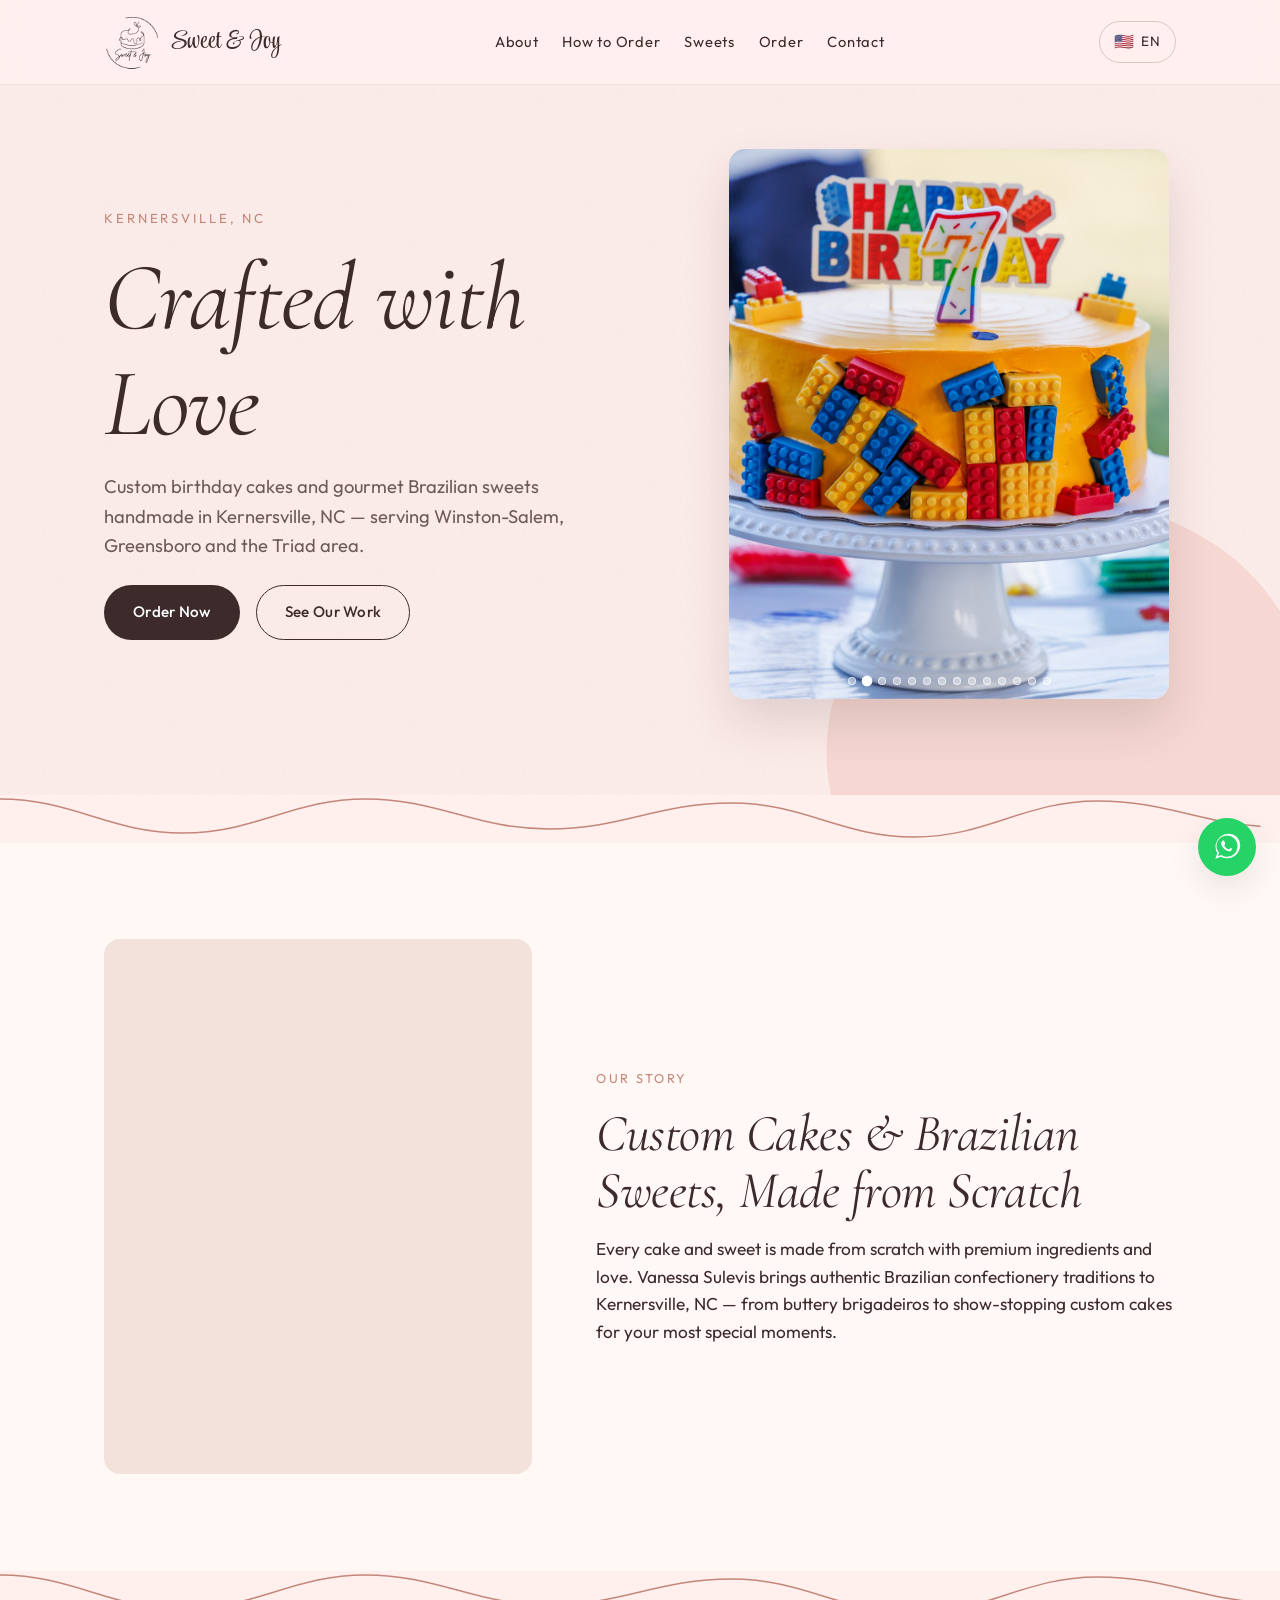
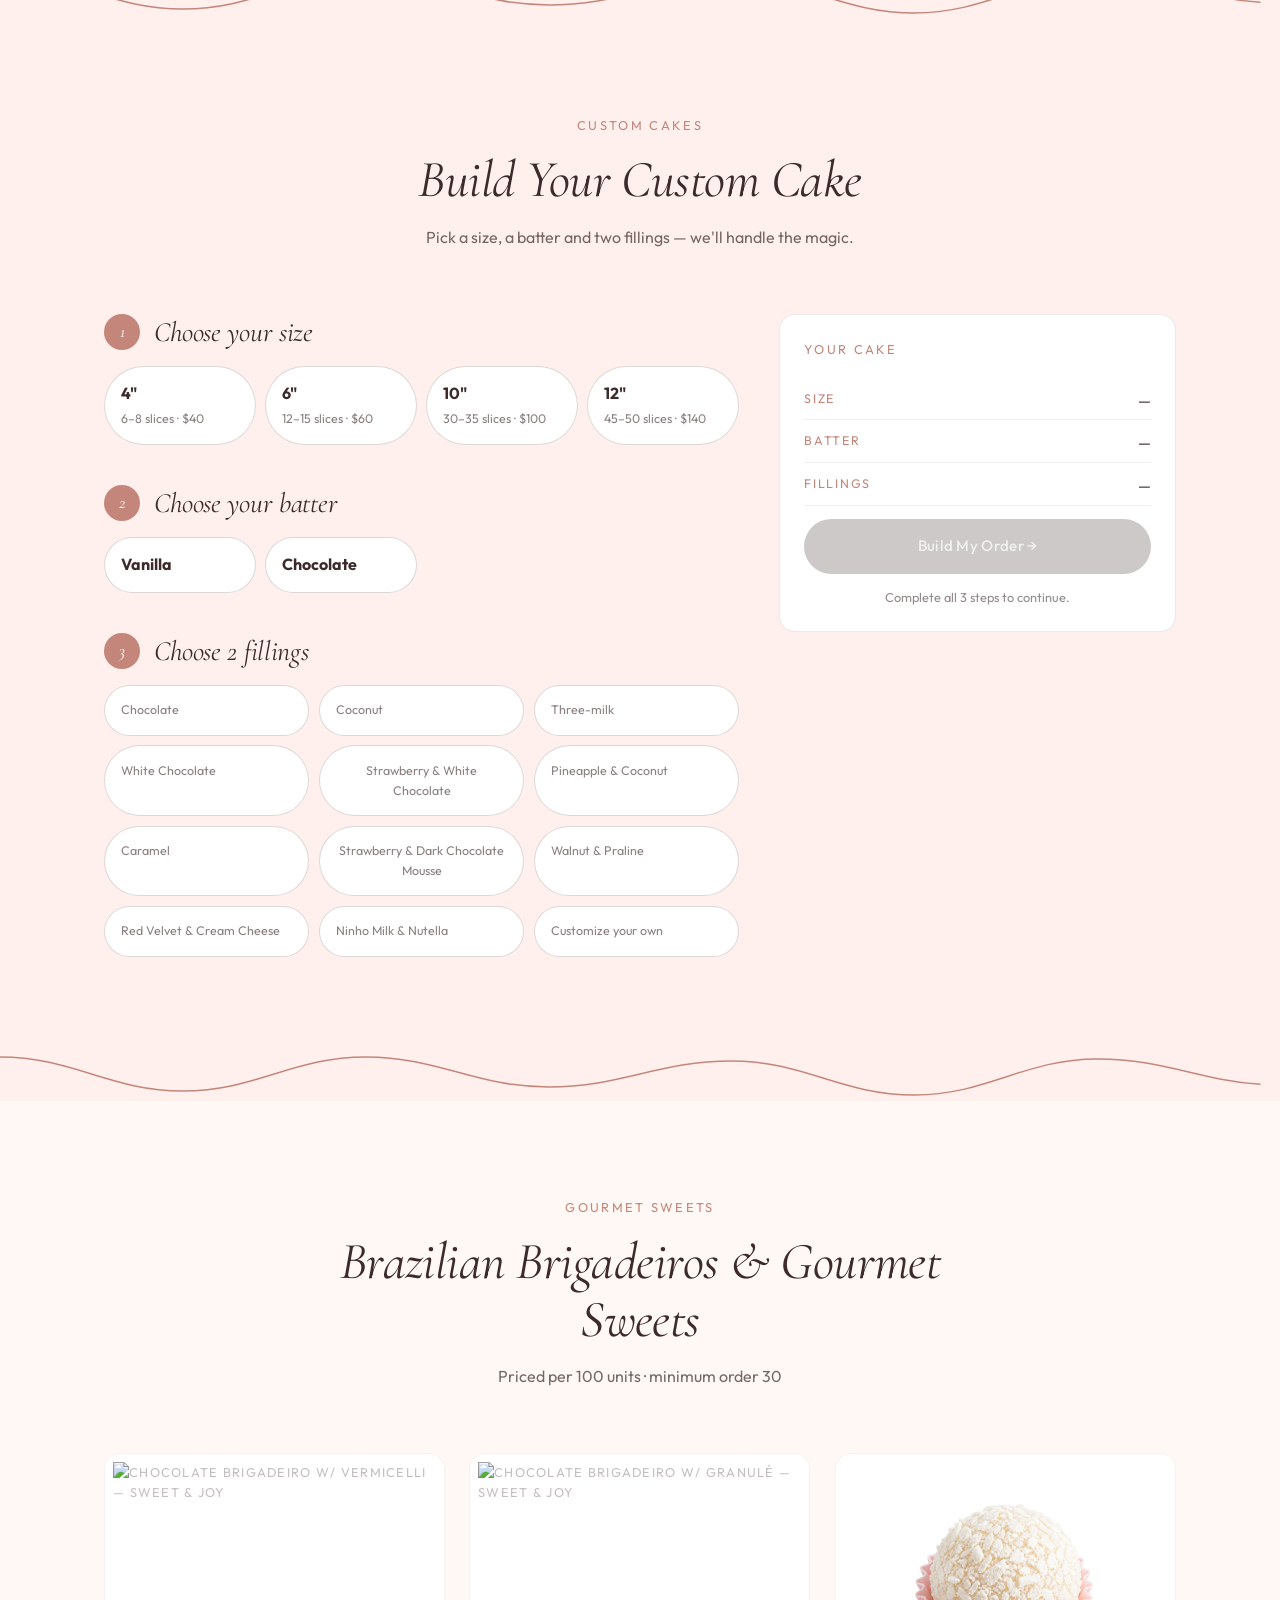
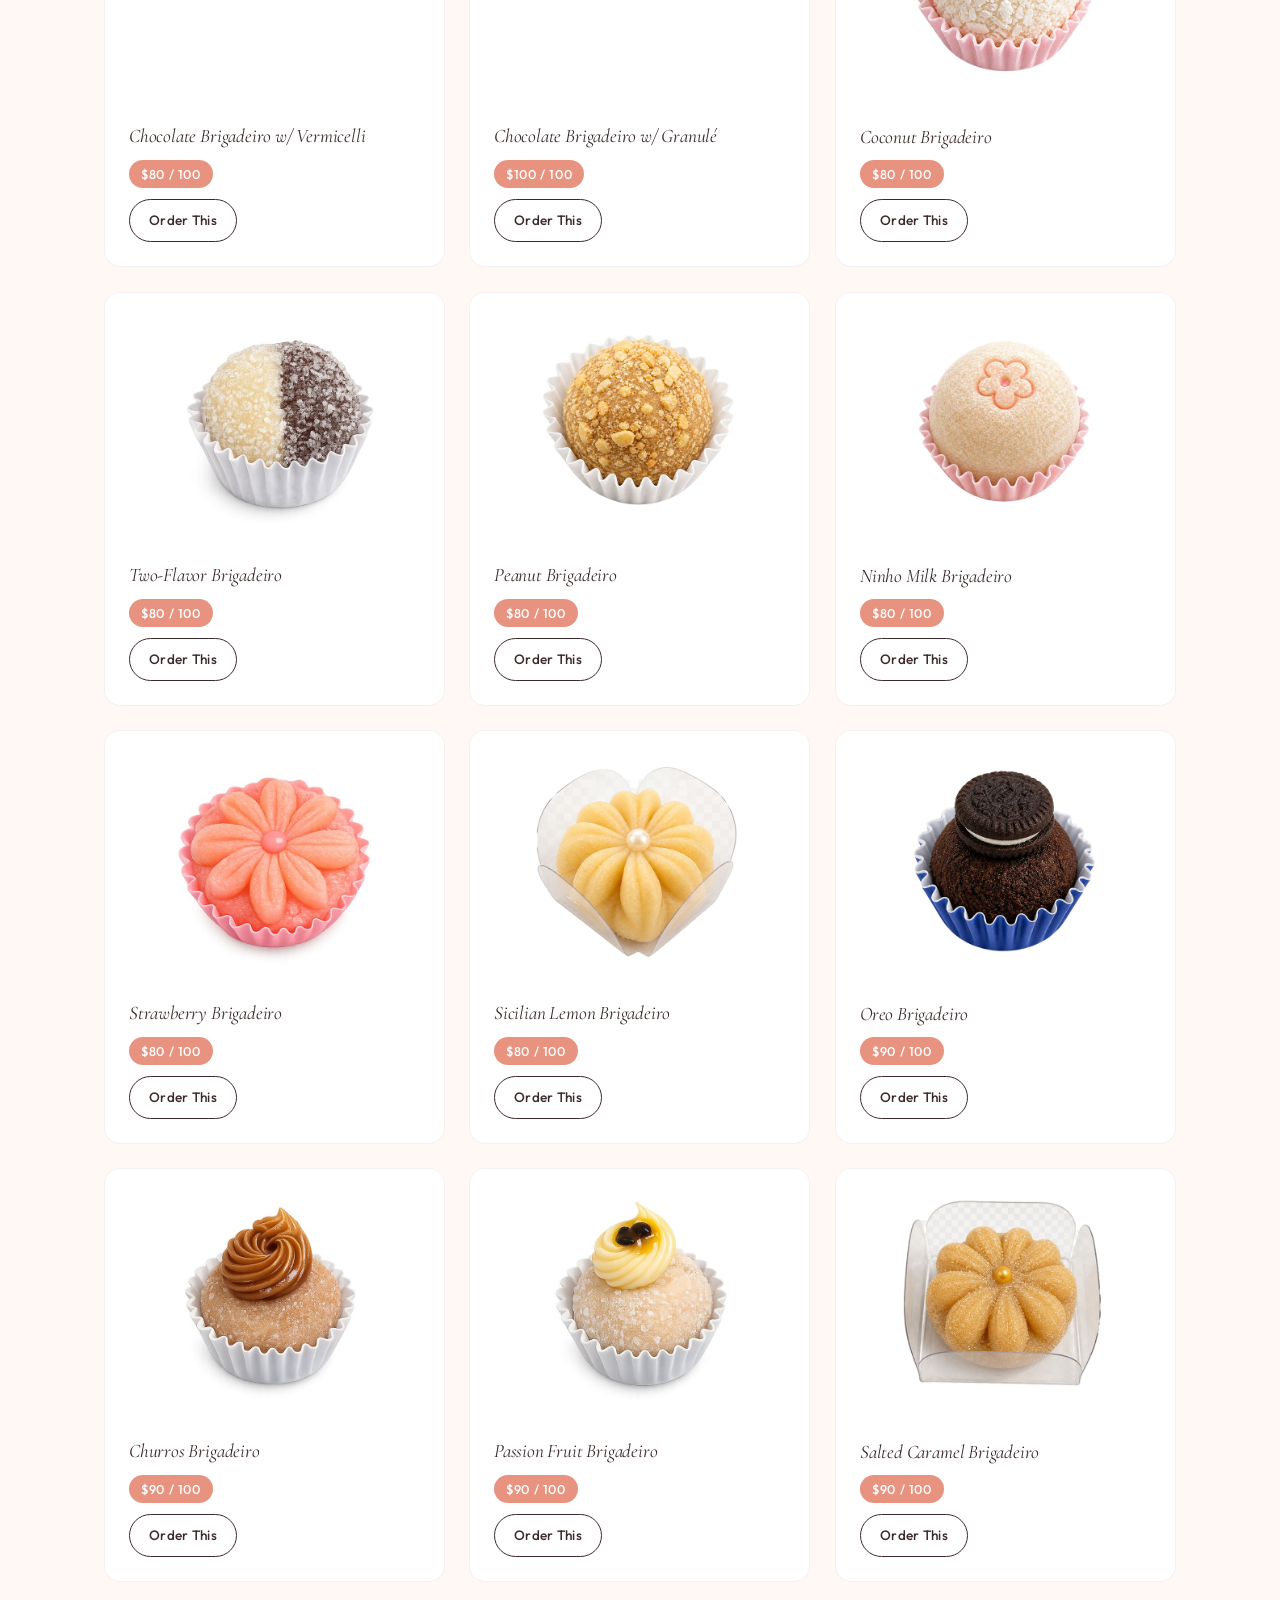
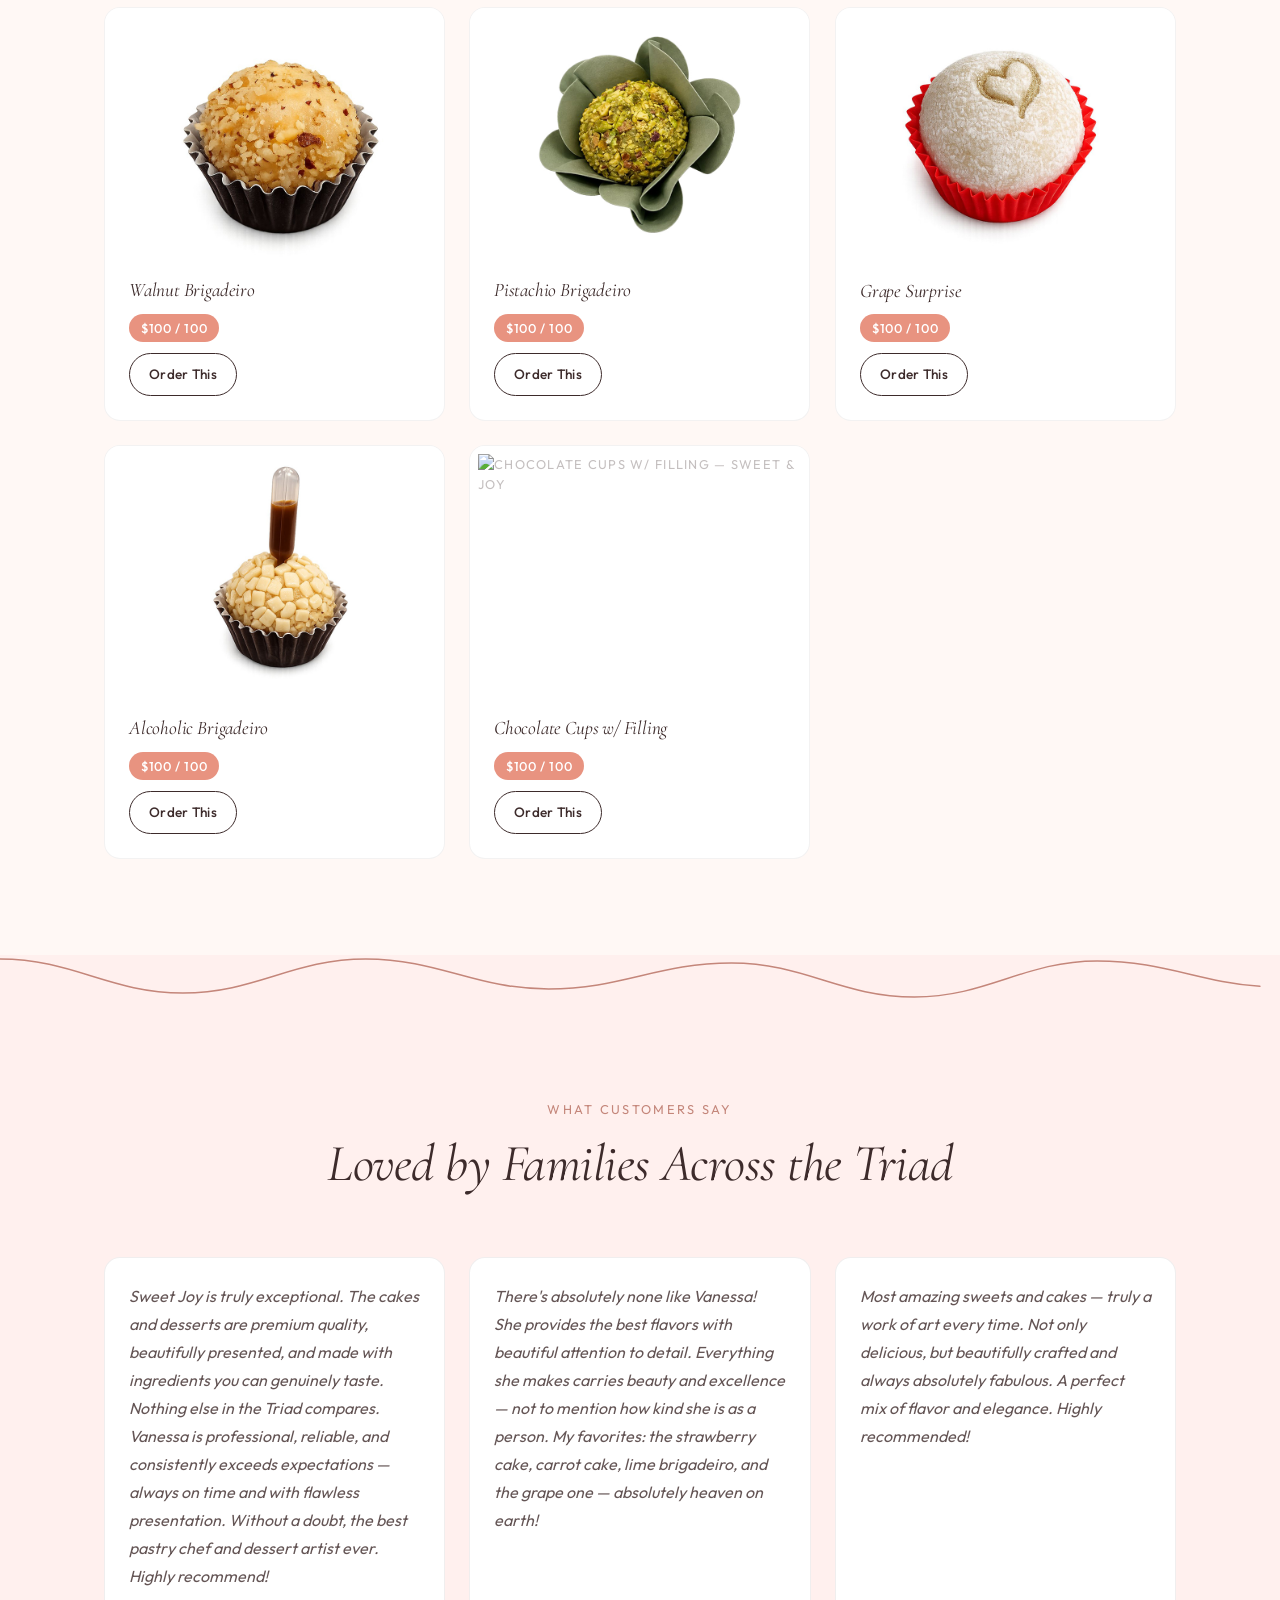
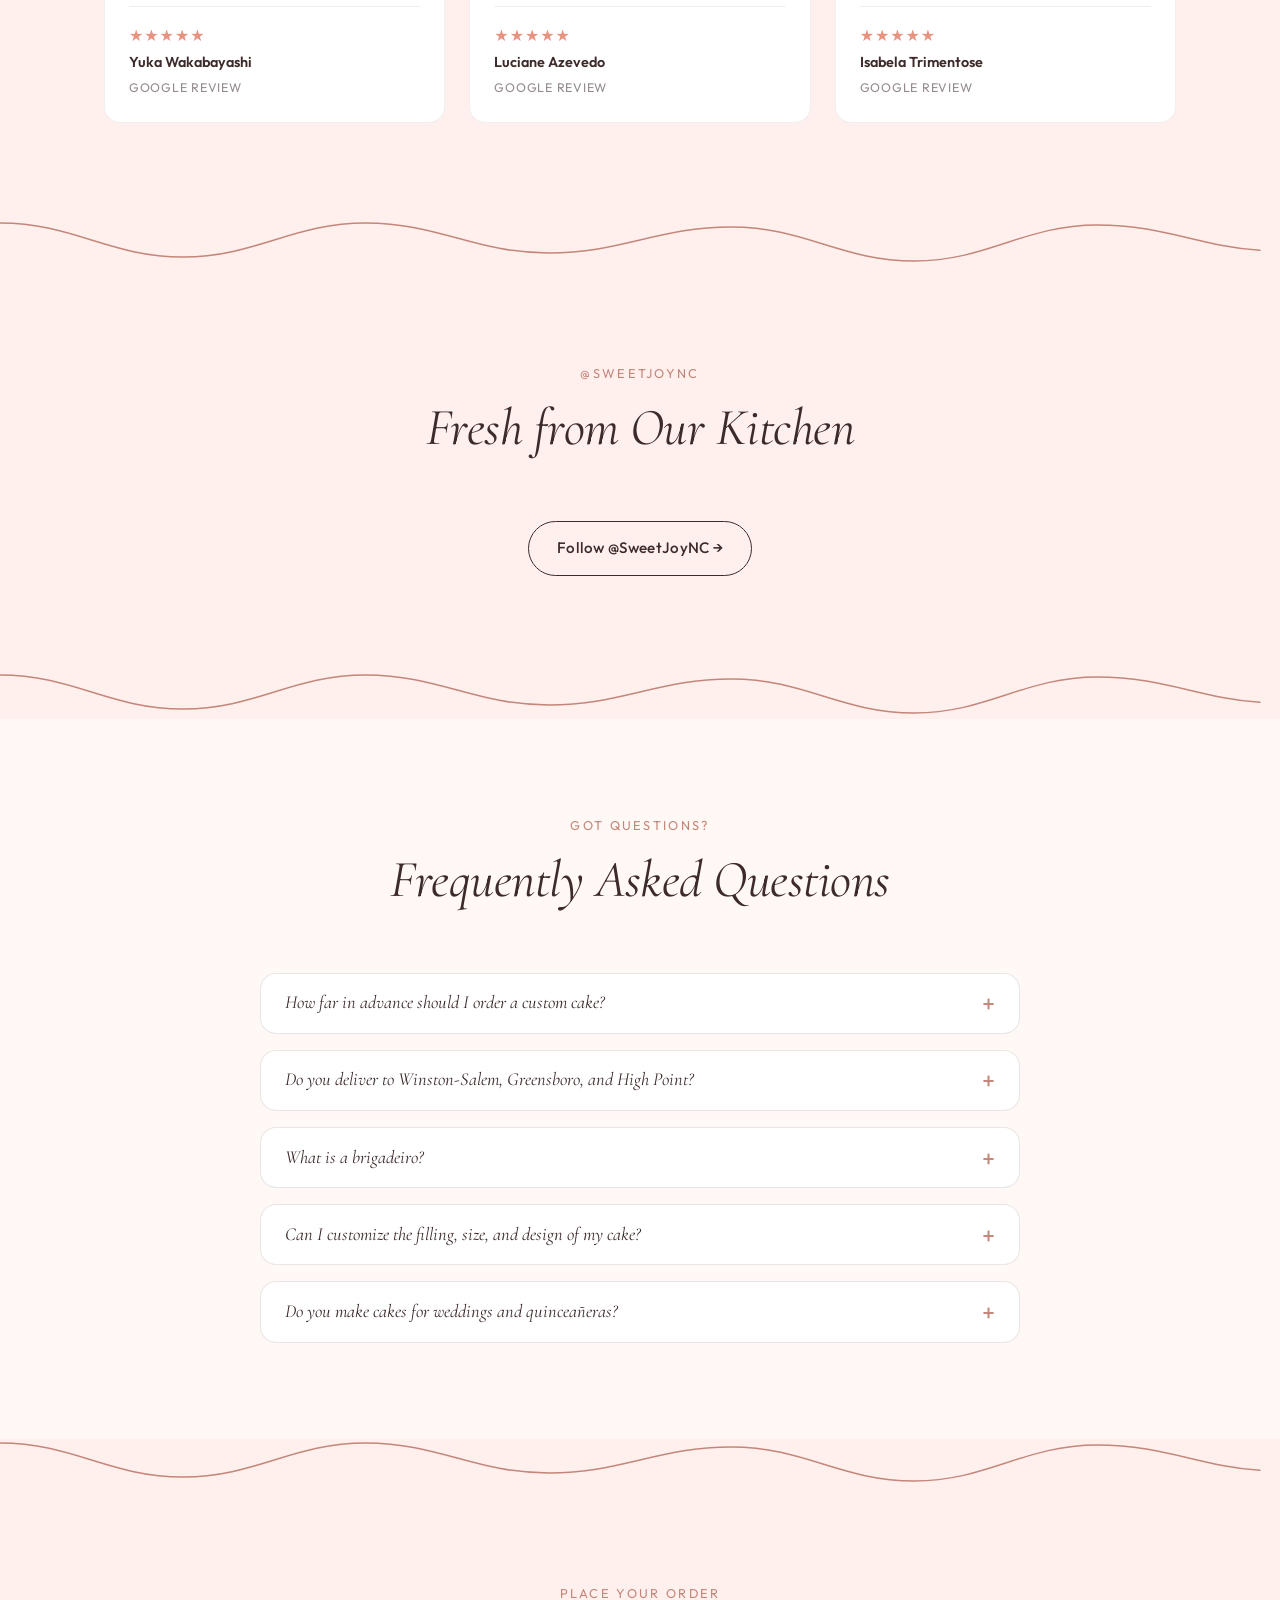
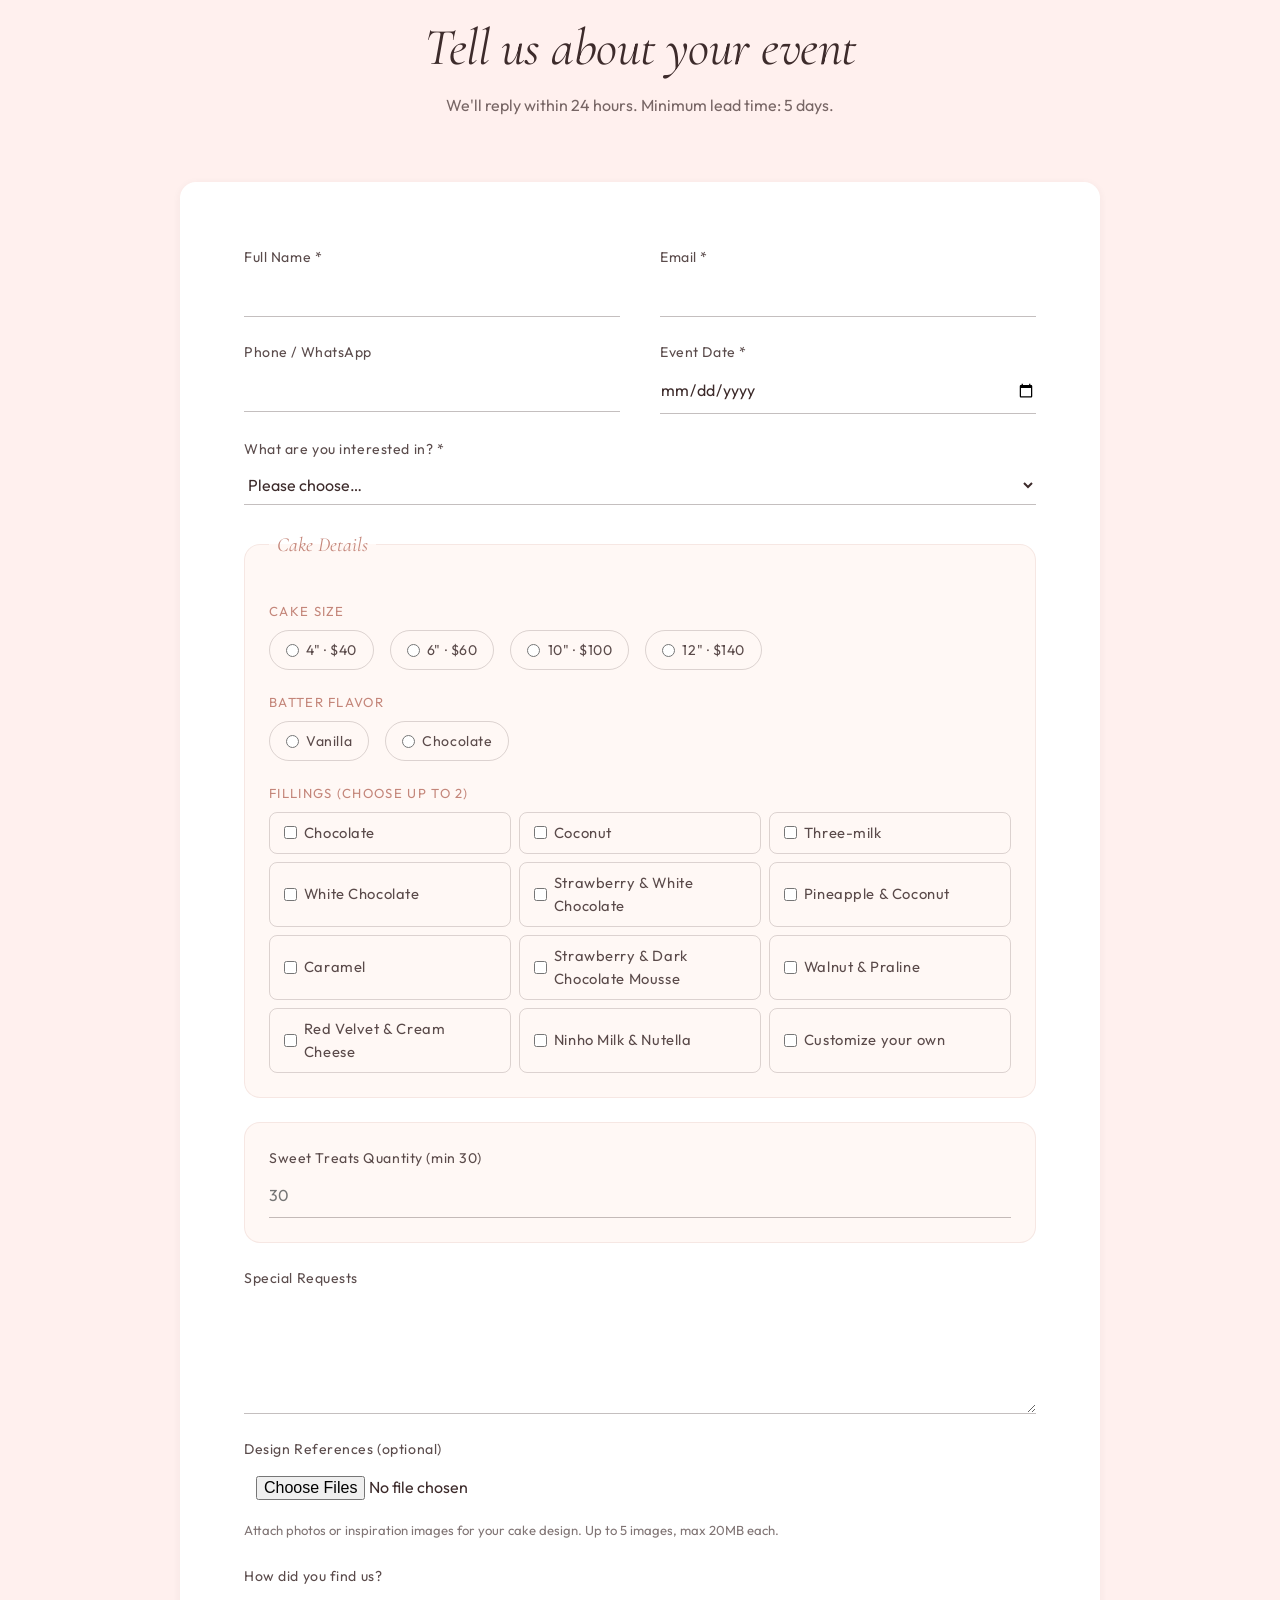
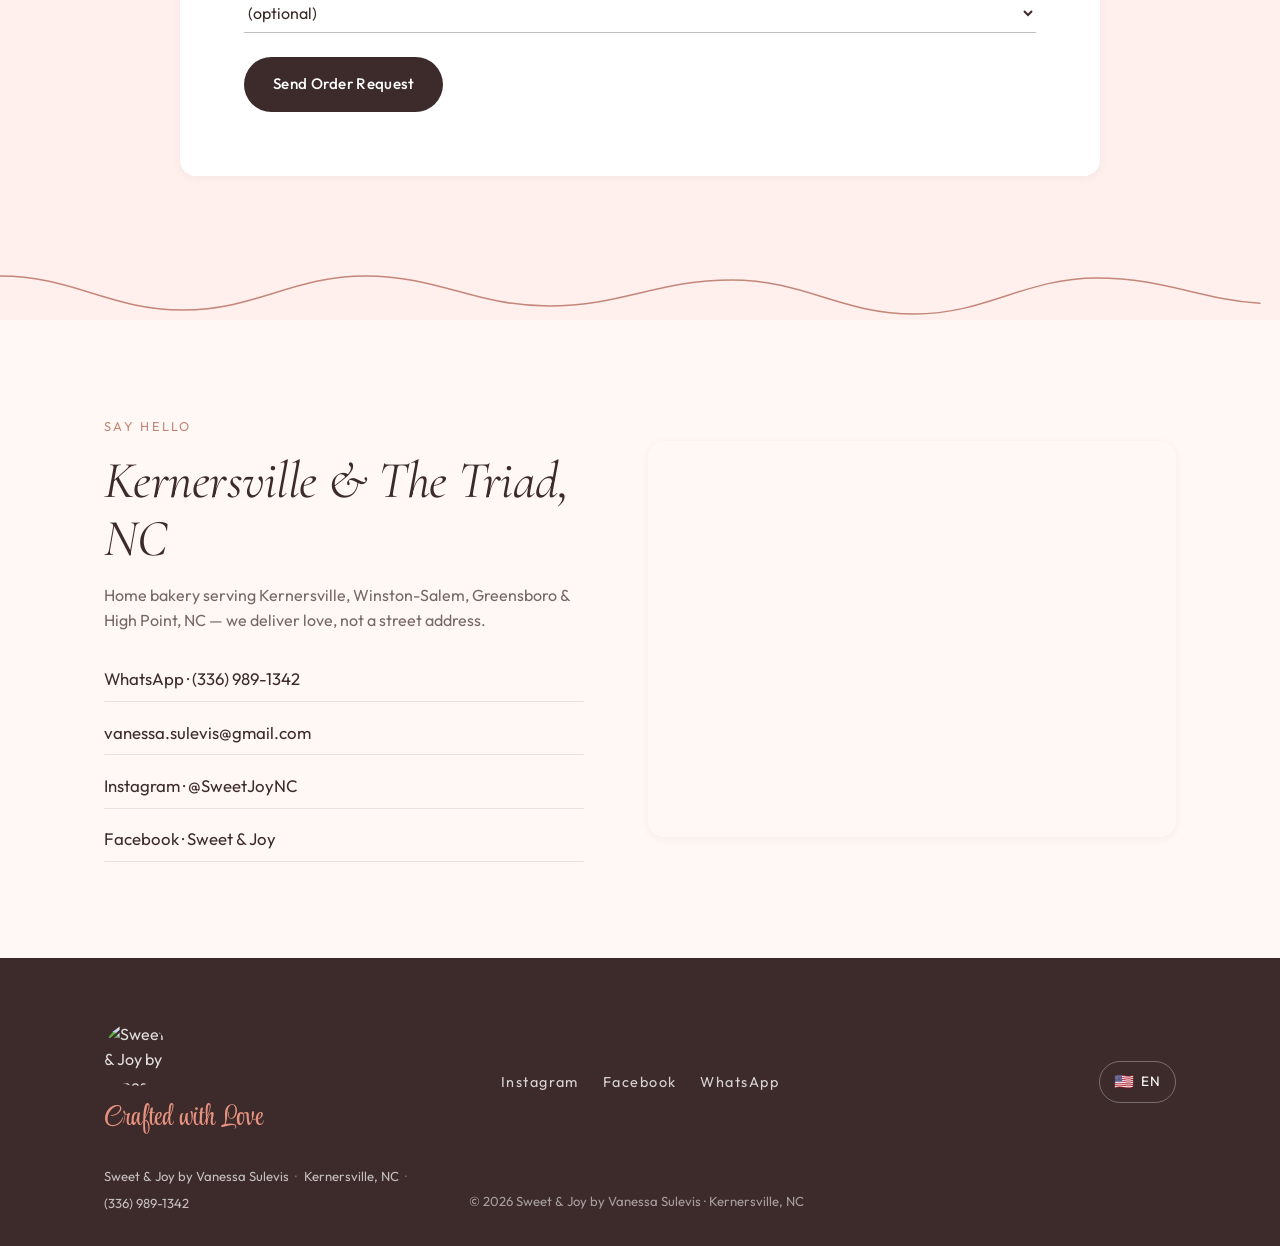
==== index.html @ b07478a9 "Replace placeholder testimonials with real Google reviews Co-Authored-By: Claude Sonnet 4.6 <noreply" ====
<!DOCTYPE html>
<html lang="en">
<head>
  <meta charset="UTF-8" />
  <meta name="viewport" content="width=device-width, initial-scale=1.0" />
  <meta name="robots" content="index, follow" />
  <meta name="description" data-en="Custom cakes and gourmet Brazilian sweets handmade in Kernersville, NC. Serving Winston-Salem, Greensboro &amp; the Triad area. Order brigadeiros, birthday cakes &amp; wedding cakes." data-pt="Bolos personalizados e docinhos gourmet brasileiros feitos à mão em Kernersville, NC. Atendemos Winston-Salem, Greensboro e a região do Triad." content="Custom cakes and gourmet Brazilian sweets handmade in Kernersville, NC. Serving Winston-Salem, Greensboro &amp; the Triad area. Order brigadeiros, birthday cakes &amp; wedding cakes." />
  <title data-en="Sweet &amp; Joy — Custom Cakes &amp; Gourmet Brazilian Sweets | Kernersville, NC" data-pt="Sweet &amp; Joy — Bolos Personalizados &amp; Docinhos Gourmet Brasileiros | Kernersville, NC">Sweet &amp; Joy — Custom Cakes &amp; Gourmet Brazilian Sweets | Kernersville, NC</title>

  <!-- Google Search Console verification — replace content value when Vanessa provides the code -->
  <!-- <meta name="google-site-verification" content="PASTE_CODE_HERE" /> -->

  <!-- Sitemap -->
  <link rel="sitemap" type="application/xml" href="/sitemap.xml" />

  <!-- Canonical & hreflang -->
  <link rel="canonical" href="https://sweetjoycakes.com/" />
  <link rel="alternate" hreflang="en" href="https://sweetjoycakes.com/" />
  <link rel="alternate" hreflang="pt-BR" href="https://sweetjoycakes.com/" />
  <link rel="alternate" hreflang="x-default" href="https://sweetjoycakes.com/" />

  <!-- Open Graph -->
  <meta property="og:type" content="website" />
  <meta property="og:url" content="https://sweetjoycakes.com/" />
  <meta property="og:title" content="Sweet &amp; Joy — Custom Cakes &amp; Gourmet Brazilian Sweets | Kernersville, NC" />
  <meta property="og:description" content="Custom birthday cakes, brigadeiros, and gourmet Brazilian desserts handmade in Kernersville, NC. Serving Winston-Salem, Greensboro &amp; the Triad area." />
  <meta property="og:image" content="https://sweetjoycakes.com/assets/images/logo.png" />
  <meta property="og:image:width" content="1024" />
  <meta property="og:image:height" content="1024" />
  <meta property="og:locale" content="en_US" />
  <meta property="og:locale:alternate" content="pt_BR" />
  <meta property="og:site_name" content="Sweet &amp; Joy by Vanessa Sulevis" />

  <!-- Twitter Card -->
  <meta name="twitter:card" content="summary_large_image" />
  <meta name="twitter:title" content="Sweet &amp; Joy — Custom Cakes &amp; Gourmet Brazilian Sweets | Kernersville, NC" />
  <meta name="twitter:description" content="Custom birthday cakes, brigadeiros, and gourmet Brazilian desserts handmade in Kernersville, NC. Serving the Triad area." />
  <meta name="twitter:image" content="https://sweetjoycakes.com/assets/images/logo.png" />

  <!-- Favicon & preload critical assets -->
  <link rel="icon" type="image/png" href="assets/images/logo-simplified.png" />
  <link rel="preload" as="image" href="assets/images/logo.png" fetchpriority="high" />
  <link rel="preload" as="image" href="assets/images/logo-simplified.png" />

  <!-- Fonts -->
  <link rel="preconnect" href="https://fonts.googleapis.com" />
  <link rel="preconnect" href="https://fonts.gstatic.com" crossorigin />
  <link rel="preconnect" href="https://api.web3forms.com" />
  <link href="https://fonts.googleapis.com/css2?family=Cormorant+Garamond:ital,wght@0,400;0,600;1,400;1,600&family=Outfit:wght@300;400;500;600&family=Style+Script&display=swap" rel="stylesheet" />

  <link rel="stylesheet" href="style.css" />
</head>
<body>

<a class="skip-link" href="#main-content">Skip to main content</a>

<header class="site-header" id="siteHeader">
  <div class="container header-inner">
    <a href="#hero" class="brand" aria-label="Sweet & Joy home">
      <img src="assets/images/logo-simplified.png" alt="Sweet & Joy" class="brand-logo" />
      <span class="brand-wordmark">Sweet &amp; Joy</span>
    </a>
    <nav class="site-nav" aria-label="Primary">
      <a href="#about" data-en="About" data-pt="Sobre">About</a>
      <a href="#how-to-order" data-en="How to Order" data-pt="Como Pedir">How to Order</a>
      <a href="#docinhos" data-en="Sweets" data-pt="Docinhos">Sweets</a>
      <a href="#order-form" data-en="Order" data-pt="Encomendar">Order</a>
      <a href="#contact" data-en="Contact" data-pt="Contato">Contact</a>
    </nav>
    <button type="button" class="lang-toggle" id="langToggle" aria-label="Switch language">
      <span class="lang-flag" aria-hidden="true">🇺🇸</span>
      <span class="lang-label">EN</span>
    </button>
    <button type="button" class="nav-burger" id="navBurger" aria-label="Open menu" aria-expanded="false">
      <span></span><span></span><span></span>
    </button>
  </div>
</header>

<main id="main-content">
<section class="hero" id="hero" aria-labelledby="hero-heading">
  <div class="hero-grain" aria-hidden="true"></div>
  <svg class="hero-blob" aria-hidden="true" viewBox="0 0 600 600" preserveAspectRatio="none">
    <path d="M430,90 C520,140 560,250 530,360 C500,470 400,540 290,520 C180,500 90,420 80,310 C70,200 160,100 270,80 C340,65 370,55 430,90 Z" fill="#F6D7D1"/>
  </svg>
  <div class="container hero-inner">
    <div class="hero-copy">
      <p class="hero-eyebrow" data-en="Kernersville, NC" data-pt="Kernersville, NC">Kernersville, NC</p>
      <h1 class="hero-title" id="hero-heading" data-en="Crafted with Love" data-pt="Feito com Amor">Crafted with Love</h1>
      <p class="hero-sub" data-en="Custom birthday cakes and gourmet Brazilian sweets handmade in Kernersville, NC — serving Winston-Salem, Greensboro and the Triad area." data-pt="Bolos de aniversário personalizados e docinhos gourmet brasileiros feitos à mão em Kernersville, NC — atendemos Winston-Salem, Greensboro e toda a região do Triad.">Custom birthday cakes and gourmet Brazilian sweets handmade in Kernersville, NC — serving Winston-Salem, Greensboro and the Triad area.</p>
      <div class="hero-cta">
        <a href="#order-form" class="btn btn-primary" data-en="Order Now" data-pt="Encomendar">Order Now</a>
        <a href="#instagram" class="btn btn-ghost" data-en="See Our Work" data-pt="Ver Nossos Bolos">See Our Work</a>
      </div>
    </div>
    <div class="hero-seal">
      <div class="hero-carousel" id="heroCarousel" role="region" aria-label="Sweet &amp; Joy — cake gallery">
        <div class="hero-slide hero-slide--logo is-active" data-slide="0">
          <img src="assets/images/logo.png" alt="Sweet &amp; Joy by Vanessa Sulevis" width="440" height="440" fetchpriority="high" />
        </div>
        <div class="hero-slide" data-slide="1">
          <img src="assets/images/cake1.jpeg" alt="Custom celebration cake by Sweet &amp; Joy — Kernersville, NC" loading="lazy" />
        </div>
        <div class="hero-slide" data-slide="2">
          <img src="assets/images/cake2.jpeg" alt="Elegant custom layered cake — Sweet &amp; Joy bakery" loading="lazy" />
        </div>
        <div class="hero-slide" data-slide="3">
          <img src="assets/images/cake3.jpeg" alt="Custom birthday cake by Vanessa Sulevis — Kernersville, NC" loading="lazy" />
        </div>
        <div class="hero-slide" data-slide="4">
          <img src="assets/images/cake4.jpeg" alt="Gourmet custom cake with decoration — Sweet &amp; Joy bakery" loading="lazy" />
        </div>
        <div class="hero-slide" data-slide="5">
          <img src="assets/images/cake5.jpeg" alt="Custom cake design — Sweet &amp; Joy serving the Triad, NC" loading="lazy" />
        </div>
        <div class="hero-slide" data-slide="6">
          <img src="assets/images/cake6.jpeg" alt="Show-stopping custom cake — Sweet &amp; Joy by Vanessa Sulevis" loading="lazy" />
        </div>
        <div class="hero-slide" data-slide="7">
          <img src="assets/images/cake7.jpeg" alt="Custom wedding or event cake — Sweet &amp; Joy bakery, NC" loading="lazy" />
        </div>
        <div class="hero-slide" data-slide="8">
          <img src="assets/images/cake8.jpeg" alt="Handcrafted custom cake — Sweet &amp; Joy, Kernersville NC" loading="lazy" />
        </div>
        <div class="hero-slide" data-slide="9">
          <img src="assets/images/cake9.jpeg" alt="Artistic custom cake — Sweet &amp; Joy bakery" loading="lazy" />
        </div>
        <div class="hero-slide" data-slide="10">
          <img src="assets/images/cake10.jpeg" alt="Custom birthday or quinceañera cake — Sweet &amp; Joy, NC" loading="lazy" />
        </div>
        <div class="hero-slide" data-slide="11">
          <img src="assets/images/cake11.jpeg" alt="Premium custom cake — Sweet &amp; Joy by Vanessa Sulevis" loading="lazy" />
        </div>
        <div class="hero-slide" data-slide="12">
          <img src="assets/images/cake12.jpeg" alt="Unique custom cake creation — Sweet &amp; Joy, Kernersville NC" loading="lazy" />
        </div>
        <div class="hero-slide" data-slide="13">
          <img src="assets/images/cake13.jpeg" alt="Custom gourmet cake — Sweet &amp; Joy, Triad area NC" loading="lazy" />
        </div>
        <div class="hero-carousel-dots" id="carouselDots" aria-hidden="true"></div>
      </div>
    </div>
  </div>
</section>

<div class="drip-divider" aria-hidden="true" data-drip></div>

<section class="about" id="about">
  <div class="container about-inner">
    <div class="about-photo">
      <img src="assets/images/founder.jpg" alt="Vanessa Sulevis, founder of Sweet &amp; Joy — custom cake maker and Brazilian sweets artisan in Kernersville, NC" class="founder-photo" loading="lazy" width="480" height="600" onerror="this.classList.add('is-placeholder'); this.removeAttribute('src');" />
    </div>
    <div class="about-copy">
      <p class="eyebrow" data-en="Our Story" data-pt="Nossa História">Our Story</p>
      <h2 class="section-title" data-en="Custom Cakes &amp; Brazilian Sweets, Made from Scratch" data-pt="Bolos personalizados &amp; docinhos brasileiros, feitos do zero">Custom Cakes &amp; Brazilian Sweets, Made from Scratch</h2>
      <p class="about-body" data-en="Every cake and sweet is made from scratch with premium ingredients and love. Vanessa Sulevis brings authentic Brazilian confectionery traditions to Kernersville, NC — from buttery brigadeiros to show-stopping custom cakes for your most special moments." data-pt="Cada bolo e docinho é feito do zero com ingredientes de qualidade e muito amor. Vanessa Sulevis traz a tradição da confeitaria brasileira para Kernersville, NC — dos brigadeiros irresistíveis aos bolos personalizados para os seus momentos mais especiais.">Every cake and sweet is made from scratch with premium ingredients and love. Vanessa Sulevis brings authentic Brazilian confectionery traditions to Kernersville, NC — from buttery brigadeiros to show-stopping custom cakes for your most special moments.</p>
    </div>
  </div>
</section>

<div class="drip-divider" aria-hidden="true" data-drip></div>

<section class="how-to-order" id="how-to-order">
  <div class="container">
    <header class="section-head">
      <p class="eyebrow" data-en="Custom Cakes" data-pt="Bolos Personalizados">Custom Cakes</p>
      <h2 class="section-title" data-en="Build Your Custom Cake" data-pt="Monte seu Bolo Personalizado">Build Your Custom Cake</h2>
      <p class="section-sub" data-en="Pick a size, a batter and two fillings — we'll handle the magic." data-pt="Escolha o tamanho, a massa e dois recheios — a mágica é com a gente.">Pick a size, a batter and two fillings — we'll handle the magic.</p>
    </header>
    <div class="builder">
      <div class="builder-steps">
        <div class="builder-step" data-step="1">
          <div class="builder-step-head">
            <span class="step-num">1</span>
            <h3 data-en="Choose your size" data-pt="Escolha o tamanho">Choose your size</h3>
          </div>
          <div class="pill-grid" data-field="size">
            <button type="button" class="pill" data-value='4"' data-label-en='4" · 6–8 slices · $40' data-label-pt='4" · 6–8 fatias · US$40'><strong>4"</strong><span data-en="6–8 slices · $40" data-pt="6–8 fatias · US$40">6–8 slices · $40</span></button>
            <button type="button" class="pill" data-value='6"' data-label-en='6" · 12–15 slices · $60' data-label-pt='6" · 12–15 fatias · US$60'><strong>6"</strong><span data-en="12–15 slices · $60" data-pt="12–15 fatias · US$60">12–15 slices · $60</span></button>
            <button type="button" class="pill" data-value='10"' data-label-en='10" · 30–35 slices · $100' data-label-pt='10" · 30–35 fatias · US$100'><strong>10"</strong><span data-en="30–35 slices · $100" data-pt="30–35 fatias · US$100">30–35 slices · $100</span></button>
            <button type="button" class="pill" data-value='12"' data-label-en='12" · 45–50 slices · $140' data-label-pt='12" · 45–50 fatias · US$140'><strong>12"</strong><span data-en="45–50 slices · $140" data-pt="45–50 fatias · US$140">45–50 slices · $140</span></button>
          </div>
        </div>
        <div class="builder-step" data-step="2">
          <div class="builder-step-head">
            <span class="step-num">2</span>
            <h3 data-en="Choose your batter" data-pt="Escolha a massa">Choose your batter</h3>
          </div>
          <div class="pill-grid" data-field="batter">
            <button type="button" class="pill" data-value="Vanilla"><strong data-en="Vanilla" data-pt="Baunilha">Vanilla</strong></button>
            <button type="button" class="pill" data-value="Chocolate"><strong data-en="Chocolate" data-pt="Chocolate">Chocolate</strong></button>
          </div>
        </div>
        <div class="builder-step" data-step="3">
          <div class="builder-step-head">
            <span class="step-num">3</span>
            <h3 data-en="Choose 2 fillings" data-pt="Escolha 2 recheios">Choose 2 fillings</h3>
          </div>
          <div class="pill-grid pill-grid--dense" data-field="fillings" data-multi="2">
            <button type="button" class="pill" data-value="Chocolate"><span data-en="Chocolate" data-pt="Chocolate">Chocolate</span></button>
            <button type="button" class="pill" data-value="Coconut"><span data-en="Coconut" data-pt="Coco">Coconut</span></button>
            <button type="button" class="pill" data-value="Three-milk"><span data-en="Three-milk" data-pt="Três leites">Three-milk</span></button>
            <button type="button" class="pill" data-value="White Chocolate"><span data-en="White Chocolate" data-pt="Chocolate branco">White Chocolate</span></button>
            <button type="button" class="pill" data-value="Strawberry &amp; White Chocolate"><span data-en="Strawberry &amp; White Chocolate" data-pt="Morango &amp; Chocolate branco">Strawberry &amp; White Chocolate</span></button>
            <button type="button" class="pill" data-value="Pineapple &amp; Coconut"><span data-en="Pineapple &amp; Coconut" data-pt="Abacaxi &amp; Coco">Pineapple &amp; Coconut</span></button>
            <button type="button" class="pill" data-value="Caramel"><span data-en="Caramel" data-pt="Caramelo">Caramel</span></button>
            <button type="button" class="pill" data-value="Strawberry &amp; Dark Chocolate Mousse"><span data-en="Strawberry &amp; Dark Chocolate Mousse" data-pt="Morango &amp; Mousse de chocolate">Strawberry &amp; Dark Chocolate Mousse</span></button>
            <button type="button" class="pill" data-value="Walnut &amp; Praline"><span data-en="Walnut &amp; Praline" data-pt="Nozes &amp; Praliné">Walnut &amp; Praline</span></button>
            <button type="button" class="pill" data-value="Red Velvet &amp; Cream Cheese"><span data-en="Red Velvet &amp; Cream Cheese" data-pt="Red Velvet &amp; Cream Cheese">Red Velvet &amp; Cream Cheese</span></button>
            <button type="button" class="pill" data-value="Powdered Ninho Milk &amp; Nutella"><span data-en="Ninho Milk &amp; Nutella" data-pt="Leite Ninho &amp; Nutella">Ninho Milk &amp; Nutella</span></button>
            <button type="button" class="pill" data-value="Customize your own"><span data-en="Customize your own" data-pt="Personalizar">Customize your own</span></button>
          </div>
        </div>
      </div>
      <aside class="builder-summary" aria-live="polite">
        <p class="eyebrow" data-en="Your Cake" data-pt="Seu Bolo">Your Cake</p>
        <dl class="summary-list">
          <div><dt data-en="Size" data-pt="Tamanho">Size</dt><dd id="sumSize">—</dd></div>
          <div><dt data-en="Batter" data-pt="Massa">Batter</dt><dd id="sumBatter">—</dd></div>
          <div><dt data-en="Fillings" data-pt="Recheios">Fillings</dt><dd id="sumFillings">—</dd></div>
        </dl>
        <button type="button" class="btn btn-primary" id="buildMyOrderBtn" disabled data-en="Build My Order →" data-pt="Fazer meu Pedido →">Build My Order →</button>
        <p class="summary-hint" data-en="Complete all 3 steps to continue." data-pt="Complete as 3 etapas para continuar.">Complete all 3 steps to continue.</p>
      </aside>
    </div>
  </div>
</section>

<div class="drip-divider" aria-hidden="true" data-drip></div>

<section class="docinhos" id="docinhos">
  <div class="container">
    <header class="section-head">
      <p class="eyebrow" data-en="Gourmet Sweets" data-pt="Docinhos Gourmet">Gourmet Sweets</p>
      <h2 class="section-title" data-en="Brazilian Brigadeiros &amp; Gourmet Sweets" data-pt="Brigadeiros &amp; Docinhos Gourmet Brasileiros">Brazilian Brigadeiros &amp; Gourmet Sweets</h2>
      <p class="section-sub" data-en="Priced per 100 units · minimum order 30" data-pt="Preço por 100 unidades · mínimo 30">Priced per 100 units · minimum order 30</p>
    </header>
    <div class="card-grid" id="docinhosGrid">
      <!-- JS renders 17 product cards here -->
    </div>
  </div>
</section>

<div class="drip-divider" aria-hidden="true" data-drip></div>

<section class="testimonials" id="testimonials" aria-labelledby="testimonials-heading">
  <div class="container">
    <header class="section-head">
      <p class="eyebrow" data-en="What Customers Say" data-pt="O que dizem nossos clientes">What Customers Say</p>
      <h2 class="section-title" id="testimonials-heading" data-en="Loved by Families Across the Triad" data-pt="Amados por famílias em toda a região">Loved by Families Across the Triad</h2>
    </header>
    <div class="testimonials-grid">
      <figure class="testimonial-card">
        <blockquote>
          <p data-en="Sweet Joy is truly exceptional. The cakes and desserts are premium quality, beautifully presented, and made with ingredients you can genuinely taste. Nothing else in the Triad compares. Vanessa is professional, reliable, and consistently exceeds expectations — always on time and with flawless presentation. Without a doubt, the best pastry chef and dessert artist ever. Highly recommend!" data-pt="A Sweet Joy é verdadeiramente excepcional. Os bolos e sobremesas são de qualidade premium, lindamente apresentados e feitos com ingredientes que você realmente consegue sentir o sabor. Nada na região Triad se compara. A Vanessa é profissional, confiável e supera constantemente as expectativas — sempre no prazo e com apresentação impecável. Sem dúvida, a melhor confeiteira e artista em sobremesas. Super recomendo!">Sweet Joy is truly exceptional. The cakes and desserts are premium quality, beautifully presented, and made with ingredients you can genuinely taste. Nothing else in the Triad compares. Vanessa is professional, reliable, and consistently exceeds expectations — always on time and with flawless presentation. Without a doubt, the best pastry chef and dessert artist ever. Highly recommend!</p>
        </blockquote>
        <figcaption>
          <span class="testimonial-stars" aria-label="5 stars">★★★★★</span>
          <cite class="testimonial-author">Yuka Wakabayashi</cite>
          <span class="testimonial-location" data-en="Google Review" data-pt="Avaliação Google">Google Review</span>
        </figcaption>
      </figure>
      <figure class="testimonial-card">
        <blockquote>
          <p data-en="There's absolutely none like Vanessa! She provides the best flavors with beautiful attention to detail. Everything she makes carries beauty and excellence — not to mention how kind she is as a person. My favorites: the strawberry cake, carrot cake, lime brigadeiro, and the grape one — absolutely heaven on earth!" data-pt="Não existe ninguém como a Vanessa! Ela oferece os melhores sabores com uma atenção aos detalhes incrível. Tudo que ela faz carrega beleza e excelência — sem mencionar o quanto ela é gentil. Meus favoritos: bolo de morango, bolo de cenoura, brigadeiro de limão e o de uva — simplesmente divinos!">There's absolutely none like Vanessa! She provides the best flavors with beautiful attention to detail. Everything she makes carries beauty and excellence — not to mention how kind she is as a person. My favorites: the strawberry cake, carrot cake, lime brigadeiro, and the grape one — absolutely heaven on earth!</p>
        </blockquote>
        <figcaption>
          <span class="testimonial-stars" aria-label="5 stars">★★★★★</span>
          <cite class="testimonial-author">Luciane Azevedo</cite>
          <span class="testimonial-location" data-en="Google Review" data-pt="Avaliação Google">Google Review</span>
        </figcaption>
      </figure>
      <figure class="testimonial-card">
        <blockquote>
          <p data-en="Most amazing sweets and cakes — truly a work of art every time. Not only delicious, but beautifully crafted and always absolutely fabulous. A perfect mix of flavor and elegance. Highly recommended!" data-pt="Os doces e bolos mais incríveis — verdadeiramente uma obra de arte a cada vez. Não só deliciosos, mas lindamente elaborados e sempre absolutamente fabulosos. Uma mistura perfeita de sabor e elegância. Altamente recomendado!">Most amazing sweets and cakes — truly a work of art every time. Not only delicious, but beautifully crafted and always absolutely fabulous. A perfect mix of flavor and elegance. Highly recommended!</p>
        </blockquote>
        <figcaption>
          <span class="testimonial-stars" aria-label="5 stars">★★★★★</span>
          <cite class="testimonial-author">Isabela Trimentose</cite>
          <span class="testimonial-location" data-en="Google Review" data-pt="Avaliação Google">Google Review</span>
        </figcaption>
      </figure>
    </div>
  </div>
</section>

<div class="drip-divider" aria-hidden="true" data-drip></div>

<section class="instagram" id="instagram">
  <div class="container">
    <header class="section-head">
      <p class="eyebrow" data-en="@sweetjoync" data-pt="@sweetjoync">@sweetjoync</p>
      <h2 class="section-title" data-en="Fresh from Our Kitchen" data-pt="Fresquinho da nossa cozinha">Fresh from Our Kitchen</h2>
    </header>
    <behold-widget feed-id="X3KV2gcvdmljs6adDASa"></behold-widget>
    <script>
      (() => {
        const d=document,s=d.createElement("script");s.type="module";
        s.src="https://w.behold.so/widget.js";d.head.append(s);
      })();
    </script>
    <p class="follow-cta">
      <a href="https://www.instagram.com/sweetjoync/" target="_blank" rel="noopener" class="btn btn-ghost" data-en="Follow @SweetJoyNC →" data-pt="Siga @SweetJoyNC →">Follow @SweetJoyNC →</a>
    </p>
  </div>
</section>

<div class="drip-divider" aria-hidden="true" data-drip></div>

<section class="faq" id="faq" aria-labelledby="faq-heading">
  <div class="container">
    <header class="section-head">
      <p class="eyebrow" data-en="Got Questions?" data-pt="Tem Dúvidas?">Got Questions?</p>
      <h2 class="section-title" id="faq-heading" data-en="Frequently Asked Questions" data-pt="Perguntas Frequentes">Frequently Asked Questions</h2>
    </header>
    <div class="faq-list" role="list">
      <details class="faq-item" role="listitem">
        <summary data-en="How far in advance should I order a custom cake?" data-pt="Com quanto tempo de antecedência devo pedir um bolo personalizado?">How far in advance should I order a custom cake?</summary>
        <p data-en="We require a minimum of 5 days notice for custom cakes. For elaborate designs, wedding cakes, or quinceañera cakes, we recommend ordering 2–4 weeks in advance to ensure we can dedicate the time your creation deserves. That said, life doesn't always follow a schedule — if you have an urgent need, please reach out. We'll do everything we can to make it work, because every customer matters to us." data-pt="Exigimos no mínimo 5 dias de antecedência para bolos personalizados. Para designs elaborados, bolos de casamento ou quinceañera, recomendamos pedir com 2 a 4 semanas de antecedência. Dito isso, entendemos que a vida nem sempre segue um cronograma — se você tiver uma necessidade urgente, entre em contato. Faremos tudo ao nosso alcance para atendê-lo, porque cada cliente é especial para nós.">We require a minimum of 5 days notice for custom cakes. For elaborate designs, wedding cakes, or quinceañera cakes, we recommend ordering 2–4 weeks in advance to ensure we can dedicate the time your creation deserves. That said, life doesn't always follow a schedule — if you have an urgent need, please reach out. We'll do everything we can to make it work, because every customer matters to us.</p>
        <a href="https://wa.me/13369891342" class="faq-wa-link" target="_blank" rel="noopener" data-en="Message us on WhatsApp · (336) 989-1342 →" data-pt="Fale conosco pelo WhatsApp · (336) 989-1342 →">Message us on WhatsApp · (336) 989-1342 →</a>
      </details>
      <details class="faq-item" role="listitem">
        <summary data-en="Do you deliver to Winston-Salem, Greensboro, and High Point?" data-pt="Vocês entregam em Winston-Salem, Greensboro e High Point?">Do you deliver to Winston-Salem, Greensboro, and High Point?</summary>
        <p data-en="Yes! We serve the entire Triad area including Kernersville, Winston-Salem, Greensboro, and High Point, NC. Contact us via WhatsApp or the order form to confirm availability and arrange delivery for your event." data-pt="Sim! Atendemos toda a região do Triad, incluindo Kernersville, Winston-Salem, Greensboro e High Point, NC. Fale conosco pelo WhatsApp ou pelo formulário de pedido para confirmar disponibilidade e combinar a entrega.">Yes! We serve the entire Triad area including Kernersville, Winston-Salem, Greensboro, and High Point, NC. Contact us via WhatsApp or the order form to confirm availability and arrange delivery for your event.</p>
      </details>
      <details class="faq-item" role="listitem">
        <summary data-en="What is a brigadeiro?" data-pt="O que é um brigadeiro?">What is a brigadeiro?</summary>
        <p data-en="A brigadeiro is Brazil's most beloved confection — a soft chocolate truffle made with condensed milk, butter, and cocoa, hand-rolled and finished with sprinkles or other toppings. Our gourmet brigadeiros come in 17 flavors, from classic chocolate to pistachio, salted caramel, Oreo, passion fruit, and more." data-pt="O brigadeiro é o doce mais amado do Brasil — uma trufa macia de chocolate feita com leite condensado, manteiga e cacau, enrolada à mão e coberta com granulado ou outros confeitos. Nossos brigadeiros gourmet têm 17 sabores, do clássico chocolate ao pistache, caramelo salgado, Oreo, maracujá e muito mais.">A brigadeiro is Brazil's most beloved confection — a soft chocolate truffle made with condensed milk, butter, and cocoa, hand-rolled and finished with sprinkles or other toppings. Our gourmet brigadeiros come in 17 flavors, from classic chocolate to pistachio, salted caramel, Oreo, passion fruit, and more.</p>
      </details>
      <details class="faq-item" role="listitem">
        <summary data-en="Can I customize the filling, size, and design of my cake?" data-pt="Posso personalizar o recheio, tamanho e design do meu bolo?">Can I customize the filling, size, and design of my cake?</summary>
        <p data-en="Absolutely! Choose from 4 sizes (4&quot; to 12&quot;), vanilla or chocolate batter, and 11 filling options — white chocolate, three-milk, caramel, strawberry, walnut praline, and more. The decoration, colors, and theme are fully customizable. Just describe your vision in the order form." data-pt="Com certeza! Escolha entre 4 tamanhos (4&quot; a 12&quot;), massa de baunilha ou chocolate, e 11 opções de recheio — chocolate branco, três leites, caramelo, morango, nozes com praliné e muito mais. A decoração, cores e tema são totalmente personalizáveis. Descreva sua visão no formulário de pedido.">Absolutely! Choose from 4 sizes (4" to 12"), vanilla or chocolate batter, and 11 filling options — white chocolate, three-milk, caramel, strawberry, walnut praline, and more. The decoration, colors, and theme are fully customizable.</p>
      </details>
      <details class="faq-item" role="listitem">
        <summary data-en="Do you make cakes for weddings and quinceañeras?" data-pt="Vocês fazem bolos para casamentos e quinceañeras?">Do you make cakes for weddings and quinceañeras?</summary>
        <p data-en="Yes! We create elegant, show-stopping cakes for weddings, quinceañeras, baby showers, graduations, birthdays, and all milestone events. For multi-tier or elaborate designs, we recommend placing your order at least 3–4 weeks ahead." data-pt="Sim! Criamos bolos elegantes e deslumbrantes para casamentos, quinceañeras, chás de bebê, formaturas, aniversários e todos os eventos especiais. Para designs com múltiplos andares ou elaborados, recomendamos fazer o pedido com pelo menos 3 a 4 semanas de antecedência.">Yes! We create elegant, show-stopping cakes for weddings, quinceañeras, baby showers, graduations, birthdays, and all milestone events. For multi-tier or elaborate designs, we recommend placing your order at least 3–4 weeks ahead.</p>
      </details>
    </div>
  </div>
</section>

<div class="drip-divider" aria-hidden="true" data-drip></div>

<section class="order-form-section" id="order-form">
  <div class="container">
    <header class="section-head">
      <p class="eyebrow" data-en="Place Your Order" data-pt="Faça seu Pedido">Place Your Order</p>
      <h2 class="section-title" data-en="Tell us about your event" data-pt="Conte-nos sobre seu evento">Tell us about your event</h2>
      <p class="section-sub" data-en="We'll reply within 24 hours. Minimum lead time: 5 days." data-pt="Respondemos em até 24 horas. Prazo mínimo: 5 dias.">We'll reply within 24 hours. Minimum lead time: 5 days.</p>
    </header>
    <form class="order-form" id="orderForm" action="https://api.web3forms.com/submit" method="POST" novalidate>
      <input type="hidden" name="access_key" value="5de06771-2e3a-4aa5-9f1a-094124a0595f" />
      <input type="hidden" name="subject" value="New Order Request — Sweet &amp; Joy" />
      <input type="hidden" name="from_name" value="Sweet &amp; Joy Website" />
      <input type="hidden" name="redirect" value="false" />

      <div class="field">
        <label for="f-name" data-en="Full Name *" data-pt="Nome Completo *">Full Name *</label>
        <input id="f-name" name="name" type="text" required autocomplete="name" />
        <p class="field-error" data-en="Please enter your name." data-pt="Por favor, informe seu nome.">Please enter your name.</p>
      </div>

      <div class="field">
        <label for="f-email" data-en="Email *" data-pt="E-mail *">Email *</label>
        <input id="f-email" name="email" type="email" required autocomplete="email" />
        <p class="field-error" data-en="Please enter a valid email." data-pt="Informe um e-mail válido.">Please enter a valid email.</p>
      </div>

      <div class="field">
        <label for="f-phone" data-en="Phone / WhatsApp" data-pt="Telefone / WhatsApp">Phone / WhatsApp</label>
        <input id="f-phone" name="phone" type="tel" autocomplete="tel" />
      </div>

      <div class="field">
        <label for="f-date" data-en="Event Date *" data-pt="Data do Evento *">Event Date *</label>
        <input id="f-date" name="event_date" type="date" required />
        <p class="field-error" data-en="Please pick a date at least 5 days from today." data-pt="Escolha uma data com pelo menos 5 dias de antecedência.">Please pick a date at least 5 days from today.</p>
      </div>

      <div class="field field--full">
        <label for="f-interest" data-en="What are you interested in? *" data-pt="O que você quer pedir? *">What are you interested in? *</label>
        <select id="f-interest" name="product_interest" required>
          <option value="" data-en="Please choose…" data-pt="Escolha…">Please choose…</option>
          <option value="Custom Cake" data-en="Custom Cake" data-pt="Bolo Personalizado">Custom Cake</option>
          <option value="Gourmet Sweets" data-en="Gourmet Sweets" data-pt="Docinhos Gourmet">Gourmet Sweets</option>
          <option value="Both" data-en="Both" data-pt="Ambos">Both</option>
          <option value="Other" data-en="Other" data-pt="Outro">Other</option>
        </select>
        <p class="field-error" data-en="Please select an option." data-pt="Por favor, selecione uma opção.">Please select an option.</p>
      </div>

      <fieldset class="field field--full conditional" data-show-when="Custom Cake,Both" hidden>
        <legend data-en="Cake Details" data-pt="Detalhes do Bolo">Cake Details</legend>
        <div class="sub-field">
          <label data-en="Cake Size" data-pt="Tamanho">Cake Size</label>
          <div class="radio-row">
            <label><input type="radio" name="cake_size" value='4"' /> <span>4" · $40</span></label>
            <label><input type="radio" name="cake_size" value='6"' /> <span>6" · $60</span></label>
            <label><input type="radio" name="cake_size" value='10"' /> <span>10" · $100</span></label>
            <label><input type="radio" name="cake_size" value='12"' /> <span>12" · $140</span></label>
          </div>
        </div>
        <div class="sub-field">
          <label data-en="Batter Flavor" data-pt="Sabor da Massa">Batter Flavor</label>
          <div class="radio-row">
            <label><input type="radio" name="batter_flavor" value="Vanilla" /> <span data-en="Vanilla" data-pt="Baunilha">Vanilla</span></label>
            <label><input type="radio" name="batter_flavor" value="Chocolate" /> <span data-en="Chocolate" data-pt="Chocolate">Chocolate</span></label>
          </div>
        </div>
        <div class="sub-field">
          <label data-en="Fillings (choose up to 2)" data-pt="Recheios (até 2)">Fillings (choose up to 2)</label>
          <div class="checkbox-grid" data-max="2">
            <label><input type="checkbox" name="fillings" value="Chocolate" /> <span data-en="Chocolate" data-pt="Chocolate">Chocolate</span></label>
            <label><input type="checkbox" name="fillings" value="Coconut" /> <span data-en="Coconut" data-pt="Coco">Coconut</span></label>
            <label><input type="checkbox" name="fillings" value="Three-milk" /> <span data-en="Three-milk" data-pt="Três leites">Three-milk</span></label>
            <label><input type="checkbox" name="fillings" value="White Chocolate" /> <span data-en="White Chocolate" data-pt="Chocolate branco">White Chocolate</span></label>
            <label><input type="checkbox" name="fillings" value="Strawberry &amp; White Chocolate" /> <span data-en="Strawberry &amp; White Chocolate" data-pt="Morango &amp; Chocolate branco">Strawberry &amp; White Chocolate</span></label>
            <label><input type="checkbox" name="fillings" value="Pineapple &amp; Coconut" /> <span data-en="Pineapple &amp; Coconut" data-pt="Abacaxi &amp; Coco">Pineapple &amp; Coconut</span></label>
            <label><input type="checkbox" name="fillings" value="Caramel" /> <span data-en="Caramel" data-pt="Caramelo">Caramel</span></label>
            <label><input type="checkbox" name="fillings" value="Strawberry &amp; Dark Chocolate Mousse" /> <span data-en="Strawberry &amp; Dark Chocolate Mousse" data-pt="Morango &amp; Mousse">Strawberry &amp; Dark Chocolate Mousse</span></label>
            <label><input type="checkbox" name="fillings" value="Walnut &amp; Praline" /> <span data-en="Walnut &amp; Praline" data-pt="Nozes &amp; Praliné">Walnut &amp; Praline</span></label>
            <label><input type="checkbox" name="fillings" value="Red Velvet &amp; Cream Cheese" /> <span data-en="Red Velvet &amp; Cream Cheese" data-pt="Red Velvet &amp; Cream Cheese">Red Velvet &amp; Cream Cheese</span></label>
            <label><input type="checkbox" name="fillings" value="Powdered Ninho Milk &amp; Nutella" /> <span data-en="Ninho Milk &amp; Nutella" data-pt="Leite Ninho &amp; Nutella">Ninho Milk &amp; Nutella</span></label>
            <label><input type="checkbox" name="fillings" value="Customize your own" /> <span data-en="Customize your own" data-pt="Personalizar">Customize your own</span></label>
          </div>
        </div>
      </fieldset>

      <div class="field conditional" data-show-when="Gourmet Sweets,Both" hidden>
        <label for="f-qty" data-en="Sweet Treats Quantity (min 30)" data-pt="Quantidade de Docinhos (mín 30)">Sweet Treats Quantity (min 30)</label>
        <input id="f-qty" name="docinhos_qty" type="number" min="30" step="10" placeholder="30" />
      </div>

      <div class="field field--full">
        <label for="f-notes" data-en="Special Requests" data-pt="Pedidos Especiais">Special Requests</label>
        <textarea id="f-notes" name="special_requests" rows="4"></textarea>
      </div>

      <div class="field field--full">
        <label for="f-refs" data-en="Design References (optional)" data-pt="Referências de Decoração (opcional)">Design References (optional)</label>
        <input type="file" id="f-refs" name="attachment" accept="image/*" multiple />
        <p class="field-hint" data-en="Attach photos or inspiration images for your cake design. Up to 5 images, max 20MB each." data-pt="Anexe fotos ou imagens de inspiração para o design do seu bolo. Até 5 imagens, máx. 20MB cada.">Attach photos or inspiration images for your cake design. Up to 5 images, max 20MB each.</p>
      </div>

      <div class="field field--full">
        <label for="f-source" data-en="How did you find us?" data-pt="Como nos encontrou?">How did you find us?</label>
        <select id="f-source" name="source">
          <option value="" data-en="(optional)" data-pt="(opcional)">(optional)</option>
          <option value="Instagram" data-en="Instagram" data-pt="Instagram">Instagram</option>
          <option value="Facebook" data-en="Facebook" data-pt="Facebook">Facebook</option>
          <option value="Friend or Family" data-en="Friend or Family" data-pt="Amigo ou Familiar">Friend or Family</option>
          <option value="Google" data-en="Google" data-pt="Google">Google</option>
          <option value="Other" data-en="Other" data-pt="Outro">Other</option>
        </select>
      </div>

      <input type="checkbox" name="botcheck" style="position:absolute;left:-10000px;opacity:0;height:0;width:0;" tabindex="-1" autocomplete="off" />

      <div class="form-actions field--full">
        <button type="submit" class="btn btn-primary" id="submitOrderBtn" data-en="Send Order Request" data-pt="Enviar Pedido">Send Order Request</button>
      </div>

      <div class="form-status" id="formStatus" hidden></div>
    </form>
  </div>
</section>

<div class="drip-divider" aria-hidden="true" data-drip></div>

<section class="contact" id="contact">
  <div class="container contact-inner">
    <div class="contact-copy">
      <p class="eyebrow" data-en="Say Hello" data-pt="Fale com a gente">Say Hello</p>
      <h2 class="section-title" data-en="Kernersville &amp; The Triad, NC" data-pt="Kernersville &amp; The Triad, NC">Kernersville &amp; The Triad, NC</h2>
      <p class="section-sub" data-en="Home bakery serving Kernersville, Winston-Salem, Greensboro &amp; High Point, NC — we deliver love, not a street address." data-pt="Confeitaria caseira atendendo Kernersville, Winston-Salem, Greensboro e High Point, NC — entregamos amor, não um endereço fixo.">Home bakery serving Kernersville, Winston-Salem, Greensboro &amp; High Point, NC — we deliver love, not a street address.</p>
      <ul class="contact-list">
        <li><a href="https://wa.me/13369891342?text=Hi!%20I'd%20like%20to%20place%20an%20order%20with%20Sweet%20%26%20Joy" target="_blank" rel="noopener">WhatsApp · (336) 989-1342</a></li>
        <li><a href="mailto:vanessa.sulevis@gmail.com">vanessa.sulevis@gmail.com</a></li>
        <li><a href="https://www.instagram.com/sweetjoync/" target="_blank" rel="noopener">Instagram · @SweetJoyNC</a></li>
        <li><a href="https://www.facebook.com/profile.php?id=61582126022768" target="_blank" rel="noopener">Facebook · Sweet &amp; Joy</a></li>
      </ul>
    </div>
    <div class="contact-map">
      <iframe
        title="Map of Kernersville, NC"
        src="https://www.google.com/maps/embed?pb=!1m18!1m12!1m3!1d45060306.91979328!2d156.22916640000003!3d46.42366899999999!2m3!1f0!2f0!3f0!3m2!1i1024!2i768!4f13.1!3m3!1m2!1s0x2f0a3e15f051e28b%3A0x6ed2b8c82b4c8c79!2sSweet%20%26%20Joy!5e0!3m2!1sen!2sus!4v1778534054271!5m2!1sen!2sus"
        loading="lazy"
        referrerpolicy="no-referrer-when-downgrade"
        allowfullscreen></iframe>
    </div>
  </div>
</section>

</main>

<footer class="site-footer">
  <div class="container footer-inner">
    <div class="footer-brand">
      <img src="assets/images/logo-simplified-white.png" alt="Sweet &amp; Joy by Vanessa Sulevis logo" loading="lazy" width="64" height="64" />
      <p class="script" data-en="Crafted with Love" data-pt="Feito com Amor">Crafted with Love</p>
    </div>
    <ul class="footer-social">
      <li><a href="https://www.instagram.com/sweetjoync/" target="_blank" rel="noopener">Instagram</a></li>
      <li><a href="https://www.facebook.com/profile.php?id=61582126022768" target="_blank" rel="noopener">Facebook</a></li>
      <li><a href="https://wa.me/13369891342" target="_blank" rel="noopener">WhatsApp</a></li>
    </ul>
    <button type="button" class="lang-toggle" id="langToggleFooter" aria-label="Switch language">
      <span class="lang-flag" aria-hidden="true">🇺🇸</span>
      <span class="lang-label">EN</span>
    </button>
    <address class="footer-nap" aria-label="Business contact info">
      <span class="nap-name">Sweet &amp; Joy by Vanessa Sulevis</span>
      <span class="nap-sep">·</span>
      <span class="nap-location">Kernersville, NC</span>
      <span class="nap-sep">·</span>
      <a href="tel:+13369891342" class="nap-phone">(336) 989-1342</a>
    </address>
    <p class="footer-copy">© 2026 Sweet &amp; Joy by Vanessa Sulevis · Kernersville, NC</p>
  </div>
</footer>

<a href="https://wa.me/13369891342?text=Hi!%20I'd%20like%20to%20place%20an%20order%20with%20Sweet%20%26%20Joy" class="whatsapp-fab" target="_blank" rel="noopener" aria-label="Chat on WhatsApp">
  <svg viewBox="0 0 24 24" aria-hidden="true" width="28" height="28"><path fill="currentColor" d="M20.5 3.5A11 11 0 0 0 3.7 17.3L2 22l4.8-1.7a11 11 0 0 0 5.2 1.4h.1A11 11 0 0 0 20.5 3.5Zm-8.4 16.9a9 9 0 0 1-4.6-1.3l-.3-.2-2.9 1 .9-2.8-.2-.3A9 9 0 1 1 21 12a9 9 0 0 1-8.9 8.4Zm5.2-6.7c-.3-.1-1.7-.8-1.9-.9s-.4-.1-.6.1-.7.9-.9 1.1-.3.2-.6.1a7.3 7.3 0 0 1-3.6-3.2c-.3-.5.3-.5.8-1.5.1-.2.1-.4 0-.5s-.6-1.4-.8-1.9-.4-.5-.6-.5h-.5a1 1 0 0 0-.7.3 3 3 0 0 0-.9 2.2c0 1.3.9 2.5 1 2.7a10 10 0 0 0 3.9 3.5c1.9.7 2 .5 2.4.5a2.5 2.5 0 0 0 1.7-1.2 2 2 0 0 0 .1-1.1c0-.2-.2-.2-.5-.4Z"/></svg>
</a>

<button type="button" class="back-to-top" id="backToTop" aria-label="Back to top">
  <svg viewBox="0 0 24 24" width="20" height="20" aria-hidden="true"><path fill="currentColor" d="M12 5l-7 7 1.4 1.4L11 8.8V19h2V8.8l4.6 4.6L19 12z"/></svg>
</button>

<script src="script.js" defer></script>

<script type="application/ld+json">
{
  "@context": "https://schema.org",
  "@graph": [
    {
      "@type": ["Bakery", "FoodEstablishment"],
      "@id": "https://sweetjoycakes.com/#business",
      "name": "Sweet & Joy by Vanessa Sulevis",
      "description": "Custom cakes and gourmet Brazilian sweets handmade in Kernersville, NC. Serving Winston-Salem, Greensboro, High Point and the Triad area.",
      "url": "https://sweetjoycakes.com/",
      "telephone": "+13369891342",
      "email": "vanessa.sulevis@gmail.com",
      "priceRange": "$$",
      "servesCuisine": ["Brazilian", "American", "Custom Cakes", "Desserts"],
      "areaServed": [
        {"@type": "City", "name": "Kernersville", "containedInPlace": {"@type": "State", "name": "North Carolina"}},
        {"@type": "City", "name": "Winston-Salem", "containedInPlace": {"@type": "State", "name": "North Carolina"}},
        {"@type": "City", "name": "Greensboro", "containedInPlace": {"@type": "State", "name": "North Carolina"}},
        {"@type": "City", "name": "High Point", "containedInPlace": {"@type": "State", "name": "North Carolina"}},
        {"@type": "AdministrativeArea", "name": "Forsyth County, NC"},
        {"@type": "AdministrativeArea", "name": "Guilford County, NC"}
      ],
      "address": {
        "@type": "PostalAddress",
        "addressLocality": "Kernersville",
        "addressRegion": "NC",
        "postalCode": "27284",
        "addressCountry": "US"
      },
      "geo": {
        "@type": "GeoCoordinates",
        "latitude": 36.1207,
        "longitude": -80.0731
      },
      "image": "https://sweetjoycakes.com/assets/images/logo.png",
      "logo": "https://sweetjoycakes.com/assets/images/logo-simplified.png",
      "openingHoursSpecification": [{
        "@type": "OpeningHoursSpecification",
        "dayOfWeek": ["Monday","Tuesday","Wednesday","Thursday","Friday","Saturday"],
        "opens": "09:00",
        "closes": "21:00"
      }],
      "sameAs": [
        "https://www.instagram.com/sweetjoync/",
        "https://www.facebook.com/profile.php?id=61582126022768"
      ]
    },
    {
      "@type": "WebSite",
      "@id": "https://sweetjoycakes.com/#website",
      "url": "https://sweetjoycakes.com/",
      "name": "Sweet & Joy by Vanessa Sulevis",
      "inLanguage": ["en-US", "pt-BR"],
      "publisher": {"@id": "https://sweetjoycakes.com/#business"}
    },
    {
      "@type": "FAQPage",
      "mainEntity": [
        {
          "@type": "Question",
          "name": "How far in advance should I order a custom cake?",
          "acceptedAnswer": {
            "@type": "Answer",
            "text": "We require a minimum of 5 days notice for custom cakes. For elaborate designs, wedding cakes, or quinceañera cakes, we recommend ordering 2–4 weeks in advance. For urgent situations, contact us on WhatsApp at (336) 989-1342 — we'll do our best to accommodate you."
          }
        },
        {
          "@type": "Question",
          "name": "Do you deliver to Winston-Salem, Greensboro, and High Point?",
          "acceptedAnswer": {
            "@type": "Answer",
            "text": "Yes! We serve the entire Triad area including Kernersville, Winston-Salem, Greensboro, and High Point, NC. Contact us to confirm availability and arrange delivery for your event."
          }
        },
        {
          "@type": "Question",
          "name": "What is a brigadeiro?",
          "acceptedAnswer": {
            "@type": "Answer",
            "text": "A brigadeiro is a beloved Brazilian chocolate truffle made with condensed milk, butter, and cocoa, rolled in chocolate sprinkles or other toppings. Our gourmet brigadeiros come in 17 flavors — from classic chocolate to pistachio, salted caramel, and more."
          }
        },
        {
          "@type": "Question",
          "name": "Can I customize the filling, size, and design of my cake?",
          "acceptedAnswer": {
            "@type": "Answer",
            "text": "Absolutely! We offer 4 cake sizes (4\" to 12\"), 2 batter flavors, and 11 filling options. The decoration, colors, and theme are fully customizable — just describe your vision in the order form."
          }
        },
        {
          "@type": "Question",
          "name": "Do you make cakes for weddings and quinceañeras?",
          "acceptedAnswer": {
            "@type": "Answer",
            "text": "Yes! We craft elegant custom cakes for weddings, quinceañeras, baby showers, birthdays, and all special occasions. We recommend ordering at least 3–4 weeks in advance for multi-tier or elaborate designs."
          }
        }
      ]
    },
    {
      "@type": "BreadcrumbList",
      "itemListElement": [
        {"@type": "ListItem", "position": 1, "name": "Home", "item": "https://sweetjoycakes.com/"},
        {"@type": "ListItem", "position": 2, "name": "Custom Cakes", "item": "https://sweetjoycakes.com/#how-to-order"},
        {"@type": "ListItem", "position": 3, "name": "Gourmet Brazilian Sweets", "item": "https://sweetjoycakes.com/#docinhos"},
        {"@type": "ListItem", "position": 4, "name": "FAQ", "item": "https://sweetjoycakes.com/#faq"},
        {"@type": "ListItem", "position": 5, "name": "Order Now", "item": "https://sweetjoycakes.com/#order-form"}
      ]
    }
  ]
}
</script>

<!--
POST-LAUNCH TODO:
1. Web3Forms: key configured (5de06771-2e3a-4aa5-9f1a-094124a0595f). ✓
2. Behold.so: register → connect @sweetjoync → replace #behold-placeholder div with embed code.
3. Add real product photos to /assets/images/ (founder.jpg, cake-custom-01.jpg, docinhos-01.jpg, etc).
4. Set up Google Business Profile: "Sweet & Joy Kernersville NC".
5. Submit sitemap to Google Search Console.
6. Point domain to Cloudflare Pages (if custom domain desired).
-->
</body>
</html>
---- style.css ----
/* ===== DESIGN TOKENS ===== */
:root {
  --color-bg:      #FFF0EE;
  --color-cream:   #FFF8F5;
  --color-primary: #C4867A;
  --color-coral:   #E89380;
  --color-accent:  #3D2B2B;
  --color-white:   #FFFFFF;
  --color-error:   #B4463C;

  --font-display:  "Cormorant Garamond", "Times New Roman", serif;
  --font-body:     "Outfit", system-ui, sans-serif;
  --font-script:   "Style Script", cursive;

  --space-1: 0.5rem;
  --space-2: 1rem;
  --space-3: 1.5rem;
  --space-4: 2.5rem;
  --space-5: 4rem;
  --space-6: 6rem;

  --max-width: 1200px;
  --radius-sm: 8px;
  --radius-md: 16px;
  --radius-pill: 999px;

  --ease: cubic-bezier(0.22, 1, 0.36, 1);
  --dur-fast: 200ms;
  --dur-med:  450ms;
  --dur-slow: 800ms;

  --shadow-sm: 0 2px 8px rgba(61,43,43,0.06);
  --shadow-md: 0 12px 32px rgba(61,43,43,0.10);
  --shadow-lg: 0 24px 48px rgba(61,43,43,0.14);
}

/* ===== SKIP LINK ===== */
.skip-link { position: absolute; top: -100%; left: var(--space-2); z-index: 100; background: var(--color-accent); color: var(--color-white); padding: 0.5rem 1.25rem; border-radius: 0 0 var(--radius-sm) var(--radius-sm); font-size: 0.9rem; text-decoration: none; transition: top var(--dur-fast) var(--ease); }
.skip-link:focus { top: 0; outline: 2px solid var(--color-coral); outline-offset: 2px; }

/* ===== RESET ===== */
*, *::before, *::after { box-sizing: border-box; }
* { margin: 0; padding: 0; }
html { -webkit-text-size-adjust: 100%; scroll-behavior: smooth; }
body { min-height: 100vh; background: var(--color-bg); color: var(--color-accent); font-family: var(--font-body); font-size: 16px; line-height: 1.6; -webkit-font-smoothing: antialiased; }
img, svg { display: block; max-width: 100%; height: auto; }
button { font: inherit; color: inherit; background: none; border: 0; cursor: pointer; }
input, select, textarea { font: inherit; color: inherit; }
a { color: var(--color-accent); text-decoration: none; transition: color var(--dur-fast) var(--ease); }
a:hover { color: var(--color-coral); }
ul { list-style: none; }

/* ===== TYPOGRAPHY ===== */
h1, h2, h3 { font-family: var(--font-display); font-weight: 400; font-style: italic; line-height: 1.1; color: var(--color-accent); letter-spacing: -0.01em; }
h1 { font-size: clamp(2.5rem, 6vw + 1rem, 5rem); }
h2 { font-size: clamp(2rem, 3vw + 1rem, 3.25rem); }
h3 { font-size: clamp(1.25rem, 1vw + 1rem, 1.75rem); }
.script { font-family: var(--font-script); font-size: 1.75rem; color: var(--color-primary); font-style: normal; }
.eyebrow { font-family: var(--font-body); font-size: 0.8rem; letter-spacing: 0.18em; text-transform: uppercase; color: var(--color-primary); margin-bottom: var(--space-2); }
.section-title { margin-bottom: var(--space-2); }
.section-sub { color: color-mix(in srgb, var(--color-accent) 70%, transparent); max-width: 52ch; margin: 0 auto; }

/* ===== LAYOUT ===== */
.container { width: 100%; max-width: var(--max-width); margin-inline: auto; padding-inline: var(--space-3); }
@media (min-width: 768px) { .container { padding-inline: var(--space-5); } }

section { padding-block: var(--space-5); }
@media (min-width: 768px) { section { padding-block: var(--space-6); } }

.section-head { text-align: center; max-width: 680px; margin: 0 auto var(--space-5); }

/* Alternate section backgrounds */
.about, .docinhos, .contact { background: var(--color-cream); }
.how-to-order, .instagram, .order-form-section { background: var(--color-bg); }

/* ===== BUTTONS ===== */
.btn { display: inline-flex; align-items: center; justify-content: center; gap: 0.5ch; padding: 0.9rem 1.75rem; border-radius: var(--radius-pill); font-family: var(--font-body); font-weight: 500; font-size: 0.95rem; letter-spacing: 0.02em; transition: transform var(--dur-fast) var(--ease), background var(--dur-fast) var(--ease), color var(--dur-fast) var(--ease), box-shadow var(--dur-fast) var(--ease); cursor: pointer; border: 1px solid transparent; text-decoration: none; }
.btn-primary { background: var(--color-accent); color: var(--color-white); }
.btn-primary:hover { background: var(--color-coral); color: var(--color-white); transform: translateY(-2px); box-shadow: var(--shadow-md); }
.btn-primary:disabled { background: color-mix(in srgb, var(--color-accent) 25%, transparent); color: color-mix(in srgb, var(--color-white) 70%, transparent); cursor: not-allowed; transform: none; box-shadow: none; }
.btn-ghost { background: transparent; color: var(--color-accent); border-color: var(--color-accent); }
.btn-ghost:hover { background: var(--color-accent); color: var(--color-white); }

/* ===== FORM BASE ===== */
.field { display: flex; flex-direction: column; gap: 0.35rem; }
.field label { font-size: 0.88rem; color: color-mix(in srgb, var(--color-accent) 85%, transparent); letter-spacing: 0.04em; }
.field input[type="text"],
.field input[type="email"],
.field input[type="tel"],
.field input[type="date"],
.field input[type="number"],
.field select,
.field textarea {
  border: 0;
  border-bottom: 1px solid color-mix(in srgb, var(--color-accent) 30%, transparent);
  background: transparent;
  padding: 0.5rem 0;
  color: var(--color-accent);
  font-size: 1rem;
  outline: none;
  transition: border-color var(--dur-fast) var(--ease);
}
.field input:focus, .field select:focus, .field textarea:focus { border-color: var(--color-coral); }
.field--error input, .field--error select, .field--error textarea { border-color: var(--color-error); }
.field-error { display: none; font-size: 0.82rem; color: var(--color-error); margin-top: 0.1rem; }
.field--error .field-error { display: block; }
.field-hint { font-size: 0.82rem; color: var(--color-accent); opacity: 0.65; margin-top: 0.35rem; }
.field input[type="file"] { padding: 0.55rem 0.75rem; cursor: pointer; background: var(--color-white); }

/* Accessibility */
:focus-visible { outline: 2px solid var(--color-coral); outline-offset: 3px; border-radius: var(--radius-sm); }

/* ===== REDUCED MOTION ===== */
@media (prefers-reduced-motion: reduce) {
  *, *::before, *::after {
    animation-duration: 0.01ms !important;
    animation-iteration-count: 1 !important;
    transition-duration: 0.01ms !important;
    scroll-behavior: auto !important;
  }
}

/* ===== HEADER ===== */
.site-header { position: sticky; top: 0; z-index: 40; background: color-mix(in srgb, var(--color-bg) 88%, transparent); backdrop-filter: saturate(180%) blur(14px); -webkit-backdrop-filter: saturate(180%) blur(14px); border-bottom: 1px solid color-mix(in srgb, var(--color-accent) 8%, transparent); }
.header-inner { display: flex; align-items: center; justify-content: space-between; gap: var(--space-3); padding-block: 0.85rem; }
.brand { display: inline-flex; align-items: center; gap: 0.6rem; text-decoration: none; }
.brand-logo { width: 57px; height: 57px; border-radius: 50%; object-fit: cover; }
.brand-wordmark { font-family: var(--font-script); font-size: 1.6rem; color: var(--color-accent); }
.site-nav { display: none; gap: var(--space-3); }
.site-nav a { font-size: 0.92rem; letter-spacing: 0.05em; color: var(--color-accent); padding: 0.5rem 0; position: relative; }
.site-nav a::after { content: ""; position: absolute; left: 0; right: 0; bottom: 0; height: 1px; background: var(--color-coral); transform: scaleX(0); transform-origin: left; transition: transform var(--dur-med) var(--ease); }
.site-nav a:hover::after { transform: scaleX(1); }
.lang-toggle { display: inline-flex; align-items: center; gap: 0.4rem; padding: 0.45rem 0.9rem; border: 1px solid color-mix(in srgb, var(--color-accent) 20%, transparent); border-radius: var(--radius-pill); font-size: 0.85rem; letter-spacing: 0.05em; background: transparent; transition: border-color var(--dur-fast) var(--ease); }
.lang-toggle:hover { border-color: var(--color-coral); }
.lang-flag { font-size: 1rem; }
.nav-burger { display: inline-flex; flex-direction: column; justify-content: center; gap: 5px; width: 40px; height: 40px; padding: 0.4rem; }
.nav-burger span { display: block; height: 2px; width: 100%; background: var(--color-accent); transition: transform var(--dur-fast) var(--ease); }
.site-nav.is-open { display: flex; position: absolute; top: 100%; left: 0; right: 0; flex-direction: column; background: var(--color-bg); padding: var(--space-3); border-bottom: 1px solid color-mix(in srgb, var(--color-accent) 10%, transparent); z-index: 39; }
@media (min-width: 768px) {
  .site-nav { display: inline-flex; }
  .nav-burger { display: none; }
}

/* ===== HERO ===== */
.hero { position: relative; overflow: hidden; padding-block: var(--space-5) var(--space-6); min-height: 70vh; display: flex; align-items: center; }
.hero-grain { position: absolute; inset: 0; pointer-events: none; opacity: 0.18; mix-blend-mode: multiply; background-image: url("data:image/svg+xml;utf8,<svg xmlns='http://www.w3.org/2000/svg' width='240' height='240'><filter id='n'><feTurbulence type='fractalNoise' baseFrequency='0.85' numOctaves='2' seed='3'/><feColorMatrix values='0 0 0 0 0.24 0 0 0 0 0.17 0 0 0 0 0.17 0 0 0 0.45 0'/></filter><rect width='100%' height='100%' filter='url(%23n)'/></svg>"); }
.hero-blob { position: absolute; top: 50%; right: -8%; width: 70%; max-width: 640px; transform: translateY(-52%); z-index: 0; }
.hero-inner { position: relative; z-index: 1; display: grid; grid-template-columns: 1fr; gap: var(--space-4); align-items: center; }
.hero-eyebrow { font-family: var(--font-body); font-size: 0.82rem; letter-spacing: 0.22em; text-transform: uppercase; color: var(--color-primary); margin-bottom: var(--space-2); }
.hero-title { font-size: clamp(3rem, 7vw + 1rem, 6rem); font-style: italic; margin-bottom: var(--space-2); }
.hero-sub { font-size: 1.15rem; max-width: 40ch; color: color-mix(in srgb, var(--color-accent) 75%, transparent); margin-bottom: var(--space-3); }
.hero-cta { display: flex; flex-wrap: wrap; gap: var(--space-2); }
.hero-seal { display: flex; justify-content: center; }
.hero-seal > img { width: min(360px, 80%); border-radius: 50%; box-shadow: var(--shadow-lg); }
@media (min-width: 768px) {
  .hero-inner { grid-template-columns: 1.1fr 0.9fr; gap: var(--space-5); }
  .hero-copy { padding-right: var(--space-3); }
  .hero-seal > img { width: 100%; max-width: 440px; }
}

/* ===== HERO CAROUSEL ===== */
.hero-carousel { position: relative; width: 100%; aspect-ratio: 4/5; border-radius: var(--radius-md); overflow: hidden; box-shadow: var(--shadow-lg); background: color-mix(in srgb, var(--color-primary) 18%, var(--color-cream)); }
@media (min-width: 768px) { .hero-carousel { max-width: 440px; } }

.hero-slide { position: absolute; inset: 0; opacity: 0; transition: opacity 0.55s ease; will-change: opacity; }
.hero-slide.is-active { opacity: 1; z-index: 1; }

.hero-slide img { width: 100%; height: 100%; object-fit: cover; border-radius: 0; box-shadow: none; display: block; }
.hero-slide--logo { display: flex; align-items: center; justify-content: center; }
.hero-slide--logo img { width: 72%; height: auto; aspect-ratio: 1; border-radius: 50% !important; box-shadow: var(--shadow-md) !important; object-fit: cover; }

.hero-carousel-dots { position: absolute; bottom: 14px; left: 0; right: 0; display: flex; justify-content: center; gap: 7px; z-index: 2; flex-wrap: wrap; padding: 0 var(--space-2); }
.hero-dot { width: 8px; height: 8px; border-radius: 50%; background: rgba(255,255,255,0.4); border: 1.5px solid rgba(255,255,255,0.65); cursor: pointer; padding: 0; flex-shrink: 0; transition: background var(--dur-fast) var(--ease), transform var(--dur-fast) var(--ease); }
.hero-dot.is-active { background: var(--color-white); transform: scale(1.35); }
.hero-dot:hover:not(.is-active) { background: rgba(255,255,255,0.7); }

/* ===== ABOUT ===== */
.about-inner { display: grid; grid-template-columns: 1fr; gap: var(--space-4); align-items: center; }
.about-photo { aspect-ratio: 4/5; border-radius: var(--radius-md); overflow: hidden; background: color-mix(in srgb, var(--color-primary) 20%, var(--color-cream)); position: relative; }
.about-photo img { width: 100%; height: 100%; object-fit: cover; }
.about-photo img.is-placeholder { display: none; }
.about-body { font-size: 1.08rem; max-width: 58ch; }
@media (min-width: 768px) {
  .about-inner { grid-template-columns: 0.85fr 1.15fr; gap: var(--space-5); }
}

/* ===== BUILDER (How to Order) ===== */
.builder { display: grid; grid-template-columns: 1fr; gap: var(--space-4); }
.builder-steps { display: flex; flex-direction: column; gap: var(--space-4); }
.builder-step-head { display: flex; align-items: center; gap: 0.9rem; margin-bottom: var(--space-2); }
.step-num { display: grid; place-items: center; width: 36px; height: 36px; border-radius: 50%; background: var(--color-primary); color: var(--color-white); font-family: var(--font-display); font-style: italic; font-size: 1.1rem; flex-shrink: 0; }
.pill-grid { display: grid; gap: 0.6rem; grid-template-columns: repeat(2, minmax(0, 1fr)); }
.pill-grid--dense { grid-template-columns: repeat(2, minmax(0, 1fr)); }
@media (min-width: 520px) {
  .pill-grid { grid-template-columns: repeat(4, minmax(0, 1fr)); }
  .pill-grid--dense { grid-template-columns: repeat(3, minmax(0, 1fr)); }
}
.pill { padding: 0.9rem 1rem; border: 1px solid color-mix(in srgb, var(--color-accent) 18%, transparent); border-radius: var(--radius-pill); background: var(--color-white); display: flex; flex-direction: column; gap: 0.15rem; text-align: center; transition: all var(--dur-fast) var(--ease); position: relative; cursor: pointer; }
.pill strong { font-size: 1rem; }
.pill span { font-size: 0.78rem; color: color-mix(in srgb, var(--color-accent) 60%, transparent); }
.pill:hover:not(:disabled) { border-color: var(--color-coral); transform: translateY(-1px); box-shadow: var(--shadow-sm); }
.pill.is-selected { background: var(--color-coral); border-color: var(--color-coral); color: var(--color-white); }
.pill.is-selected span { color: color-mix(in srgb, var(--color-white) 85%, transparent); }
.pill.is-selected::after { content: "✓"; position: absolute; top: 0.4rem; right: 0.7rem; font-size: 0.85rem; }
.pill:disabled:not(.is-selected) { opacity: 0.4; cursor: not-allowed; }
.builder-summary { background: var(--color-white); border: 1px solid color-mix(in srgb, var(--color-accent) 10%, transparent); border-radius: var(--radius-md); padding: var(--space-3); display: flex; flex-direction: column; gap: 0.8rem; }
.summary-list { display: flex; flex-direction: column; gap: 0.7rem; }
.summary-list > div { display: grid; grid-template-columns: auto 1fr; gap: 0.8rem; border-bottom: 1px solid color-mix(in srgb, var(--color-accent) 8%, transparent); padding-bottom: 0.4rem; }
.summary-list dt { font-size: 0.78rem; letter-spacing: 0.14em; text-transform: uppercase; color: var(--color-primary); }
.summary-list dd { text-align: right; font-size: 0.95rem; }
.summary-hint { font-size: 0.8rem; color: color-mix(in srgb, var(--color-accent) 55%, transparent); text-align: center; }
@media (min-width: 900px) {
  .builder { grid-template-columns: 1.6fr 1fr; align-items: start; }
  .builder-summary { position: sticky; top: 88px; }
}

/* ===== DOCINHOS GRID ===== */
.card-grid { display: grid; grid-template-columns: 1fr; gap: var(--space-3); }
@media (min-width: 560px) { .card-grid { grid-template-columns: repeat(2, 1fr); } }
@media (min-width: 900px) { .card-grid { grid-template-columns: repeat(3, 1fr); } }

.product-card { background: var(--color-white); border-radius: var(--radius-md); overflow: hidden; display: flex; flex-direction: column; border: 1px solid color-mix(in srgb, var(--color-accent) 6%, transparent); transition: transform var(--dur-med) var(--ease), box-shadow var(--dur-med) var(--ease); }
.product-card:hover { transform: translateY(-4px) scale(1.02); box-shadow: var(--shadow-md); }
.product-thumb { aspect-ratio: 4/3; background: linear-gradient(135deg, color-mix(in srgb, var(--color-primary) 20%, var(--color-cream)) 0%, var(--color-cream) 100%); display: grid; place-items: center; color: color-mix(in srgb, var(--color-accent) 30%, transparent); font-size: 0.8rem; letter-spacing: 0.1em; text-transform: uppercase; overflow: hidden; }
.product-thumb:has(img) { background: #ffffff; }
.product-thumb img { width: 100%; height: 100%; object-fit: contain; display: block; padding: 0.5rem; transition: transform var(--dur-med) var(--ease); }
.product-card:hover .product-thumb img { transform: scale(1.05); }
.product-body { padding: var(--space-2) var(--space-3) var(--space-3); display: flex; flex-direction: column; gap: 0.7rem; flex: 1; }
.product-name { font-family: var(--font-display); font-style: italic; font-size: 1.2rem; line-height: 1.25; color: var(--color-accent); }
.price-badge { align-self: flex-start; background: var(--color-coral); color: var(--color-white); padding: 0.25rem 0.75rem; border-radius: var(--radius-pill); font-size: 0.8rem; letter-spacing: 0.05em; font-weight: 500; }
.product-card .btn { margin-top: auto; align-self: flex-start; padding: 0.6rem 1.2rem; font-size: 0.85rem; }

/* ===== ORDER FORM ===== */
.order-form { max-width: 920px; margin: 0 auto; display: grid; grid-template-columns: 1fr; gap: var(--space-3); background: var(--color-white); padding: var(--space-4); border-radius: var(--radius-md); box-shadow: var(--shadow-sm); }
@media (min-width: 720px) {
  .order-form { grid-template-columns: 1fr 1fr; padding: var(--space-5); gap: var(--space-3) var(--space-4); }
  .field--full, .form-actions, .conditional, .form-status { grid-column: 1 / -1; }
}

.conditional { background: var(--color-cream); border-radius: var(--radius-md); padding: var(--space-3); border: 1px solid color-mix(in srgb, var(--color-primary) 15%, transparent); }
.conditional legend { padding: 0 0.5rem; font-family: var(--font-display); font-style: italic; font-size: 1.25rem; color: var(--color-primary); }
.sub-field { display: flex; flex-direction: column; gap: 0.5rem; margin-top: var(--space-2); }
.sub-field > label { font-size: 0.82rem; letter-spacing: 0.1em; text-transform: uppercase; color: var(--color-primary); }
.radio-row { display: flex; flex-wrap: wrap; gap: var(--space-2); }
.radio-row label { display: inline-flex; align-items: center; gap: 0.45rem; padding: 0.5rem 1rem; border: 1px solid color-mix(in srgb, var(--color-accent) 18%, transparent); border-radius: var(--radius-pill); cursor: pointer; transition: border-color var(--dur-fast) var(--ease); }
.radio-row input[type="radio"]:checked + span { font-weight: 600; }
.radio-row label:has(input:checked) { border-color: var(--color-coral); background: color-mix(in srgb, var(--color-coral) 12%, transparent); }
.radio-row input, .checkbox-grid input { accent-color: var(--color-coral); }
.checkbox-grid { display: grid; grid-template-columns: repeat(auto-fit, minmax(200px, 1fr)); gap: 0.5rem; }
.checkbox-grid label { display: inline-flex; align-items: center; gap: 0.45rem; padding: 0.5rem 0.85rem; border: 1px solid color-mix(in srgb, var(--color-accent) 18%, transparent); border-radius: var(--radius-sm); cursor: pointer; font-size: 0.92rem; transition: border-color var(--dur-fast) var(--ease); }
.checkbox-grid label:has(input:checked) { border-color: var(--color-coral); background: color-mix(in srgb, var(--color-coral) 12%, transparent); }

.form-status { padding: var(--space-3); border-radius: var(--radius-md); font-size: 0.95rem; line-height: 1.6; }
.form-status.is-success { background: color-mix(in srgb, var(--color-coral) 14%, transparent); color: var(--color-accent); border: 1px solid var(--color-coral); }
.form-status.is-error { background: color-mix(in srgb, var(--color-error) 10%, transparent); color: var(--color-error); border: 1px solid color-mix(in srgb, var(--color-error) 50%, transparent); }
.form-status a { color: inherit; text-decoration: underline; font-weight: 500; }
.form-status a:hover { opacity: 0.8; }
.wa-confirm-btn { display: inline-block; margin-top: 0.75rem; padding: 0.55rem 1.25rem; background: #25D366; color: #fff !important; text-decoration: none !important; border-radius: var(--radius-md); font-weight: 600; font-size: 0.95rem; }
.wa-confirm-btn:hover { opacity: 0.88; }

/* ===== INSTAGRAM ===== */
.behold-widget { min-height: 280px; display: grid; place-items: center; background: var(--color-cream); border: 1px dashed color-mix(in srgb, var(--color-primary) 35%, transparent); border-radius: var(--radius-md); padding: var(--space-4); color: color-mix(in srgb, var(--color-accent) 55%, transparent); font-size: 0.95rem; text-align: center; margin-bottom: var(--space-4); }
.follow-cta { text-align: center; }

/* ===== CONTACT ===== */
.contact-inner { display: grid; grid-template-columns: 1fr; gap: var(--space-4); }
.contact-list { display: flex; flex-direction: column; gap: 0.6rem; margin-top: var(--space-3); }
.contact-list a { font-size: 1.05rem; padding: 0.5rem 0; border-bottom: 1px solid color-mix(in srgb, var(--color-accent) 10%, transparent); display: inline-block; width: 100%; }
.contact-map { aspect-ratio: 4/3; border-radius: var(--radius-md); overflow: hidden; box-shadow: var(--shadow-sm); background: var(--color-cream); }
.contact-map iframe { width: 100%; height: 100%; border: 0; }
@media (min-width: 768px) {
  .contact-inner { grid-template-columns: 1fr 1.1fr; gap: var(--space-5); align-items: center; }
}

/* ===== FOOTER ===== */
.site-footer { background: var(--color-accent); color: color-mix(in srgb, var(--color-white) 85%, transparent); padding-block: var(--space-5) var(--space-3); }
.footer-inner { display: grid; grid-template-columns: 1fr; gap: var(--space-3); text-align: center; }
.footer-brand { display: flex; flex-direction: column; align-items: center; gap: 0.6rem; }
.footer-brand img { width: 64px; height: 64px; border-radius: 50%; object-fit: cover; }
.footer-brand .script { color: var(--color-coral); font-size: 1.8rem; }
.footer-social { display: flex; justify-content: center; gap: var(--space-3); flex-wrap: wrap; }
.footer-social a { color: color-mix(in srgb, var(--color-white) 80%, transparent); font-size: 0.9rem; letter-spacing: 0.1em; }
.footer-social a:hover { color: var(--color-coral); }
.footer-copy { font-size: 0.82rem; color: color-mix(in srgb, var(--color-white) 55%, transparent); margin-top: var(--space-2); }
.site-footer .lang-toggle { color: var(--color-white); border-color: color-mix(in srgb, var(--color-white) 30%, transparent); justify-self: center; }
.site-footer .lang-toggle:hover { border-color: var(--color-coral); }
@media (min-width: 768px) {
  .footer-inner { grid-template-columns: 1fr 1fr 1fr; align-items: center; text-align: left; }
  .footer-brand { align-items: flex-start; }
  .footer-social { justify-content: center; }
  .site-footer .lang-toggle { justify-self: end; }
}

/* ===== WHATSAPP FAB ===== */
.whatsapp-fab { position: fixed; right: var(--space-2); bottom: var(--space-2); width: 58px; height: 58px; border-radius: 50%; background: #25D366; color: var(--color-white); display: grid; place-items: center; box-shadow: var(--shadow-md); z-index: 50; transition: transform var(--dur-fast) var(--ease); animation: waPulse 2.4s ease-in-out infinite; text-decoration: none; }
.whatsapp-fab:hover { transform: scale(1.08); color: var(--color-white); }
@keyframes waPulse {
  0%, 100% { box-shadow: 0 0 0 0 rgba(37, 211, 102, 0.4), var(--shadow-md); }
  50%       { box-shadow: 0 0 0 14px rgba(37, 211, 102, 0), var(--shadow-md); }
}

/* ===== BACK TO TOP ===== */
.back-to-top { position: fixed; right: var(--space-2); bottom: calc(var(--space-2) + 72px); width: 46px; height: 46px; border-radius: 50%; background: var(--color-white); color: var(--color-accent); box-shadow: var(--shadow-md); display: grid; place-items: center; z-index: 49; opacity: 0; transform: translateY(10px); pointer-events: none; transition: opacity var(--dur-med) var(--ease), transform var(--dur-med) var(--ease), background var(--dur-fast) var(--ease), color var(--dur-fast) var(--ease); }
.back-to-top.is-visible { opacity: 1; transform: none; pointer-events: auto; }
.back-to-top:hover { background: var(--color-coral); color: var(--color-white); }
@media (min-width: 768px) {
  .whatsapp-fab { right: var(--space-3); bottom: var(--space-3); }
  .back-to-top { right: var(--space-3); bottom: calc(var(--space-3) + 72px); }
}

/* ===== TESTIMONIALS ===== */
.testimonials { background: var(--color-bg); }
.testimonials-grid { display: grid; grid-template-columns: 1fr; gap: var(--space-3); }
@media (min-width: 640px) { .testimonials-grid { grid-template-columns: repeat(3, 1fr); } }
.testimonial-card { background: var(--color-white); border-radius: var(--radius-md); padding: var(--space-3) var(--space-3) var(--space-3); border: 1px solid color-mix(in srgb, var(--color-accent) 8%, transparent); display: flex; flex-direction: column; gap: var(--space-2); }
.testimonial-card blockquote { flex: 1; }
.testimonial-card blockquote p { font-style: italic; font-size: 1rem; line-height: 1.75; color: color-mix(in srgb, var(--color-accent) 80%, transparent); }
.testimonial-card figcaption { display: flex; flex-direction: column; gap: 0.2rem; border-top: 1px solid color-mix(in srgb, var(--color-accent) 8%, transparent); padding-top: var(--space-2); }
.testimonial-stars { color: var(--color-coral); font-size: 1rem; letter-spacing: 0.06em; }
.testimonial-author { font-style: normal; font-weight: 600; font-size: 0.9rem; color: var(--color-accent); }
.testimonial-location { font-size: 0.78rem; color: color-mix(in srgb, var(--color-accent) 55%, transparent); letter-spacing: 0.06em; text-transform: uppercase; }

/* ===== FAQ ===== */
.faq { background: var(--color-cream); }
.faq-list { max-width: 760px; margin: 0 auto; display: flex; flex-direction: column; gap: var(--space-2); }
.faq-item { border: 1px solid color-mix(in srgb, var(--color-accent) 12%, transparent); border-radius: var(--radius-md); background: var(--color-white); overflow: hidden; }
.faq-item summary { cursor: pointer; padding: 1.1rem var(--space-3); font-family: var(--font-display); font-style: italic; font-size: 1.15rem; color: var(--color-accent); list-style: none; display: flex; justify-content: space-between; align-items: center; gap: var(--space-2); line-height: 1.3; }
.faq-item summary::-webkit-details-marker { display: none; }
.faq-item summary::after { content: "+"; font-family: var(--font-body); font-style: normal; font-size: 1.5rem; color: var(--color-primary); flex-shrink: 0; transition: transform var(--dur-fast) var(--ease); line-height: 1; }
.faq-item[open] summary::after { transform: rotate(45deg); }
.faq-item p { padding: 0 var(--space-3) 0.6rem; font-size: 1rem; line-height: 1.75; color: color-mix(in srgb, var(--color-accent) 75%, transparent); }
.faq-wa-link { display: inline-flex; align-items: center; gap: 0.4rem; margin: 0 var(--space-3) 1.1rem; font-size: 0.9rem; font-weight: 500; color: #25D366; border-bottom: 1px solid color-mix(in srgb, #25D366 35%, transparent); padding-bottom: 1px; transition: color var(--dur-fast) var(--ease), border-color var(--dur-fast) var(--ease); }
.faq-wa-link:hover { color: #1aa34a; border-color: #1aa34a; }

/* ===== FOOTER NAP ===== */
.footer-nap { font-style: normal; font-size: 0.82rem; color: color-mix(in srgb, var(--color-white) 70%, transparent); display: flex; flex-wrap: wrap; justify-content: center; align-items: center; gap: 0.4rem; margin-bottom: 0.5rem; }
.footer-nap a { color: color-mix(in srgb, var(--color-white) 70%, transparent); }
.footer-nap a:hover { color: var(--color-coral); }
.nap-sep { opacity: 0.5; }
@media (min-width: 768px) { .footer-nap { justify-content: flex-start; } }

/* ===== DRIP DIVIDER ===== */
.drip-divider { position: relative; width: 100%; height: 48px; overflow: visible; line-height: 0; }
.drip-divider svg { position: absolute; left: 0; top: 0; width: 100%; height: 100%; }
.drip-divider path { stroke: var(--color-primary); stroke-width: 1.5; fill: none; stroke-linecap: round; stroke-linejoin: round; stroke-dasharray: 1400; stroke-dashoffset: 1400; transition: stroke-dashoffset var(--dur-slow) var(--ease); }
.drip-divider.is-visible path { stroke-dashoffset: 0; }

/* ===== SCROLL REVEAL ===== */
.reveal { opacity: 0; transform: translateY(24px); transition: opacity var(--dur-med) var(--ease), transform var(--dur-med) var(--ease); will-change: opacity, transform; }
.reveal.is-visible { opacity: 1; transform: none; }

/* ===== HERO STAGGER ===== */
.hero .hero-blob,
.hero .hero-eyebrow,
.hero .hero-title,
.hero .hero-sub,
.hero .hero-cta,
.hero .hero-seal {
  opacity: 0;
  transform: translateY(16px);
  animation: heroFadeUp var(--dur-slow) var(--ease) forwards;
}
.hero .hero-blob     { animation-delay: 0ms; }
.hero .hero-seal     { animation-delay: 150ms; }
.hero .hero-eyebrow  { animation-delay: 300ms; }
.hero .hero-title    { animation-delay: 450ms; }
.hero .hero-sub      { animation-delay: 600ms; }
.hero .hero-cta      { animation-delay: 750ms; }
@keyframes heroFadeUp {
  to { opacity: 1; transform: none; }
}
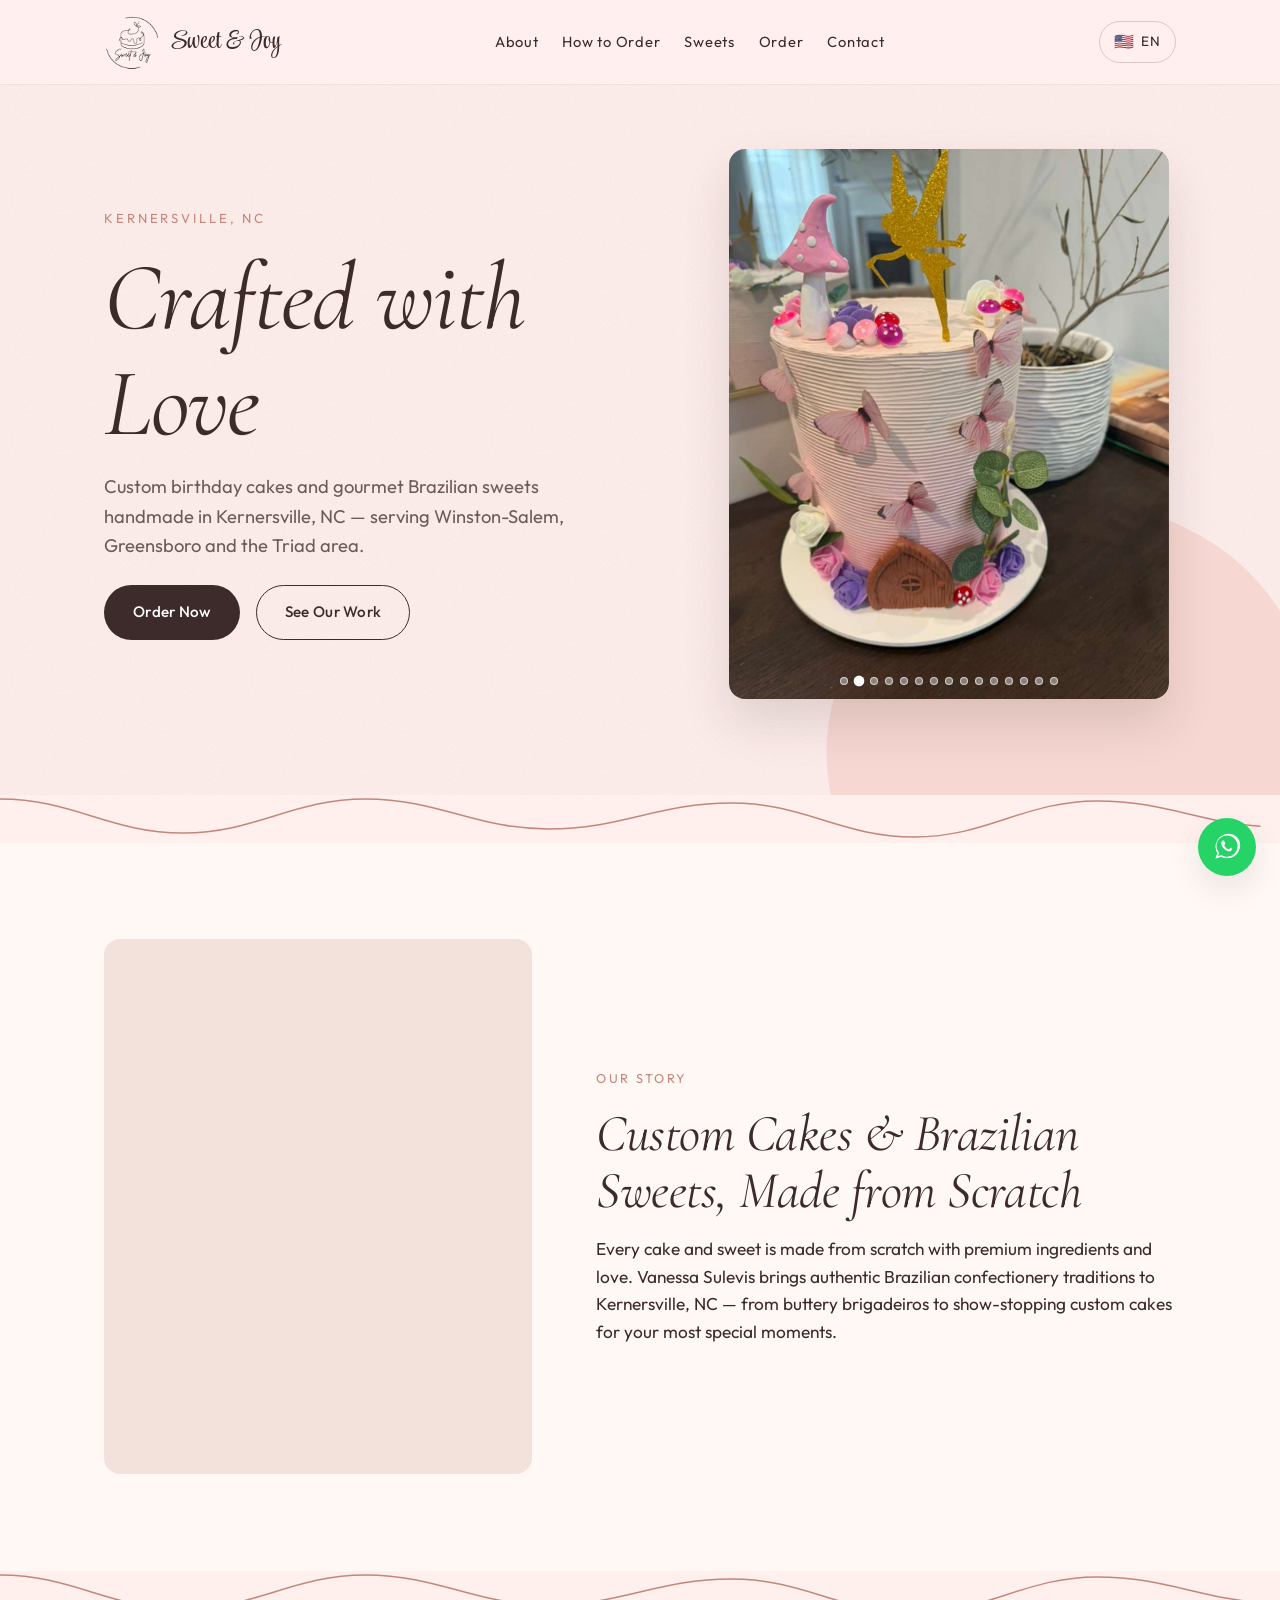
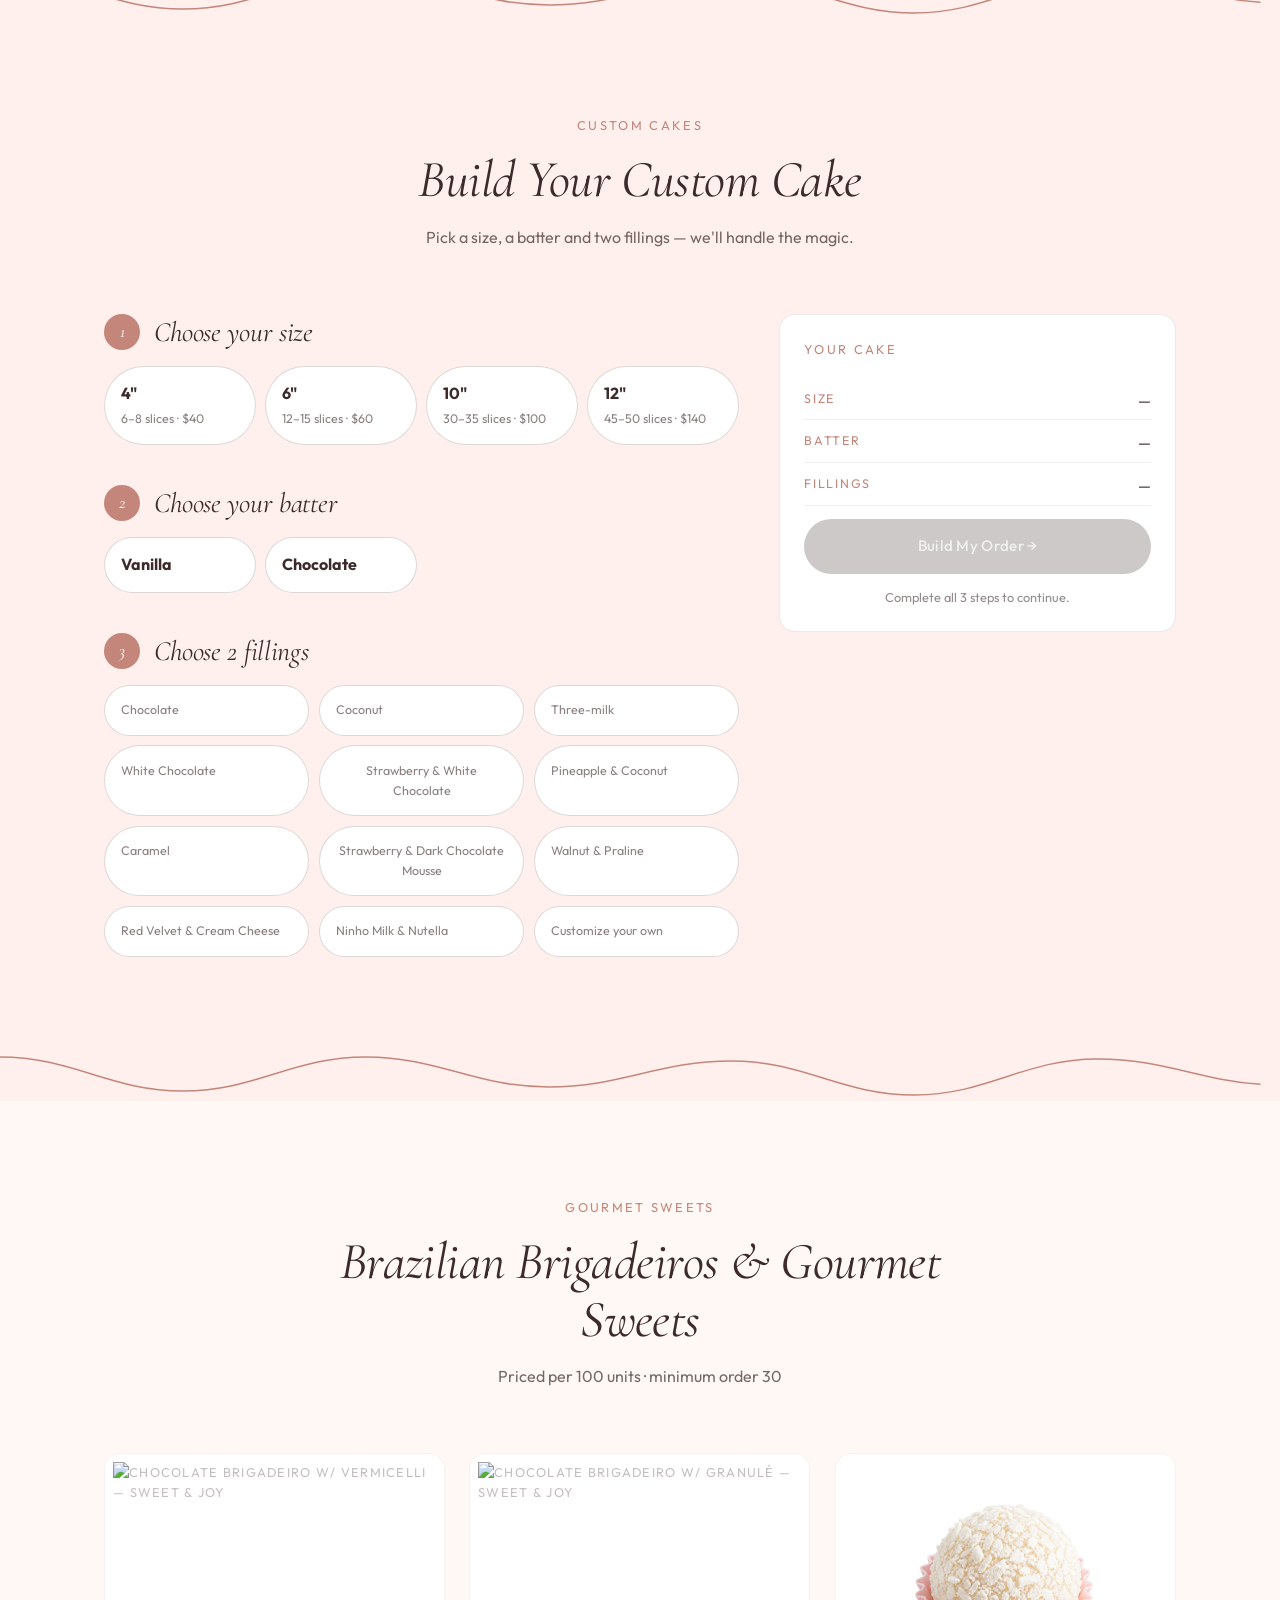
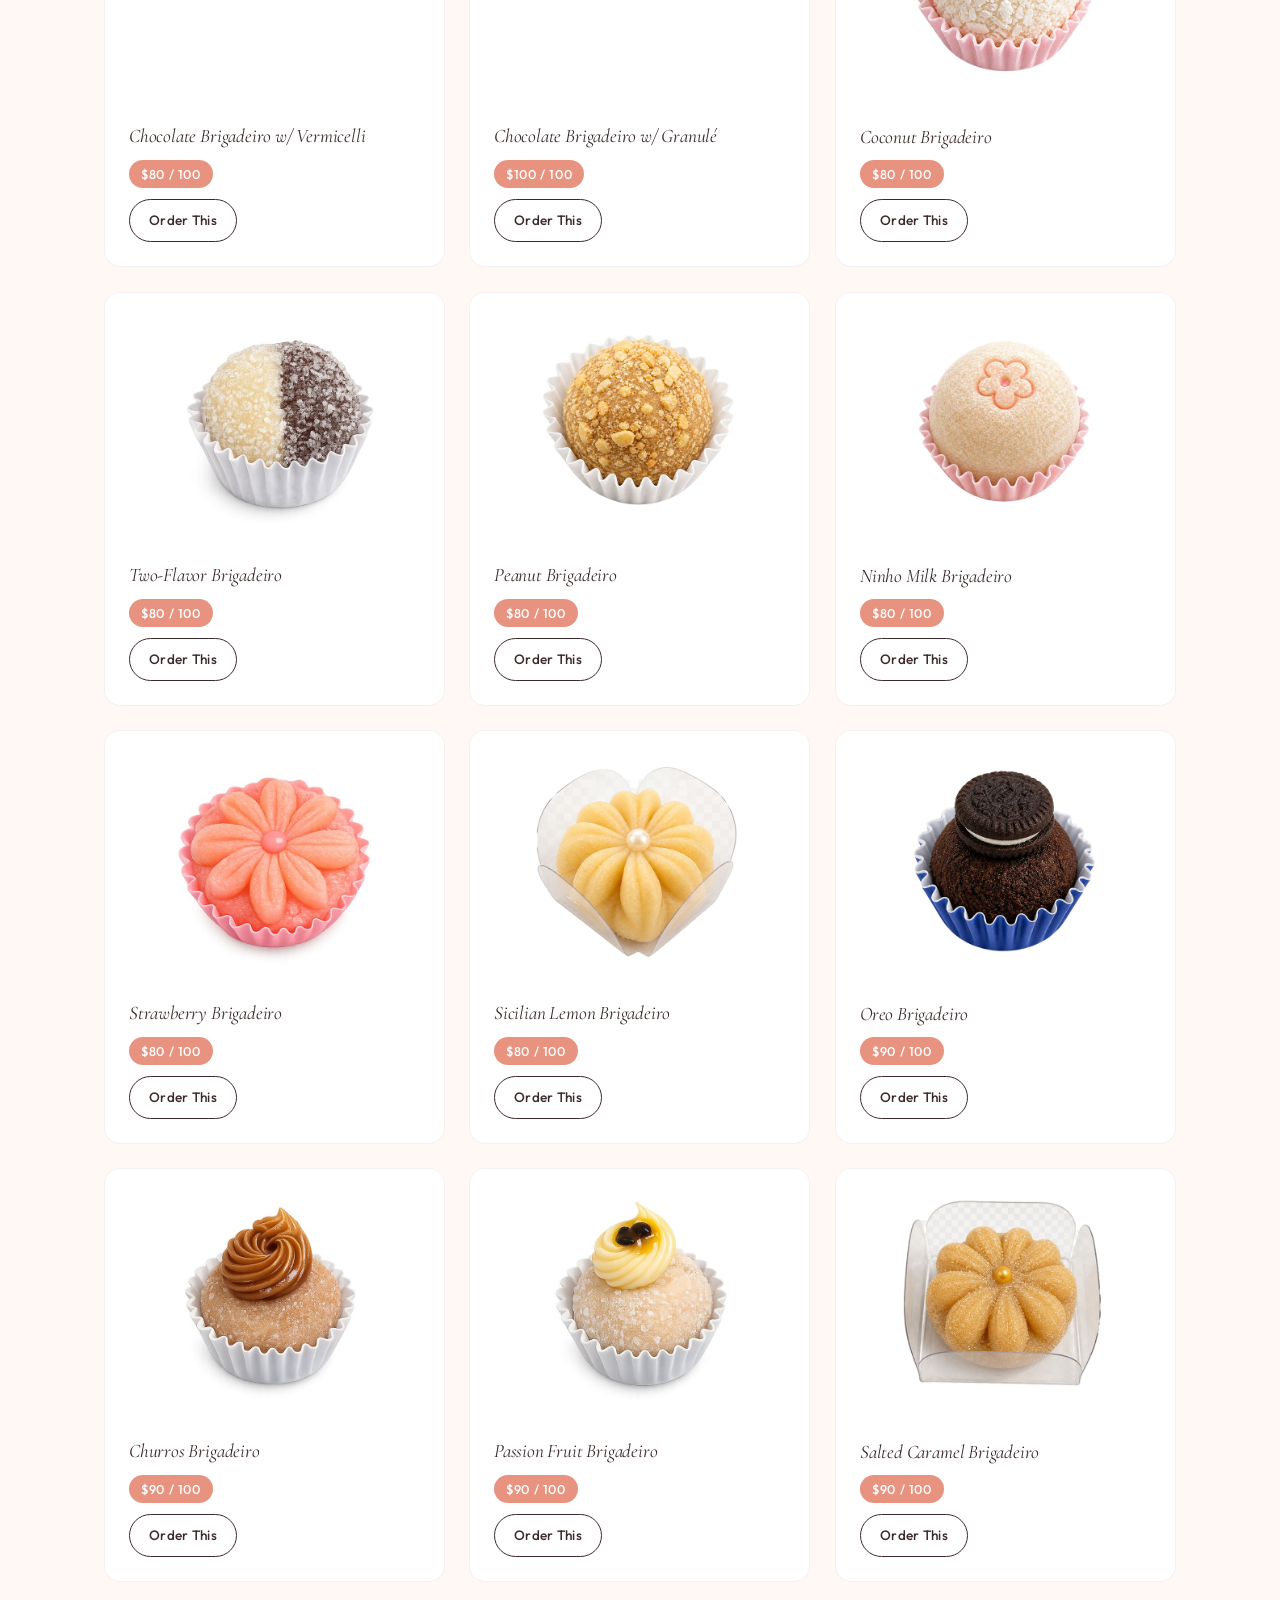
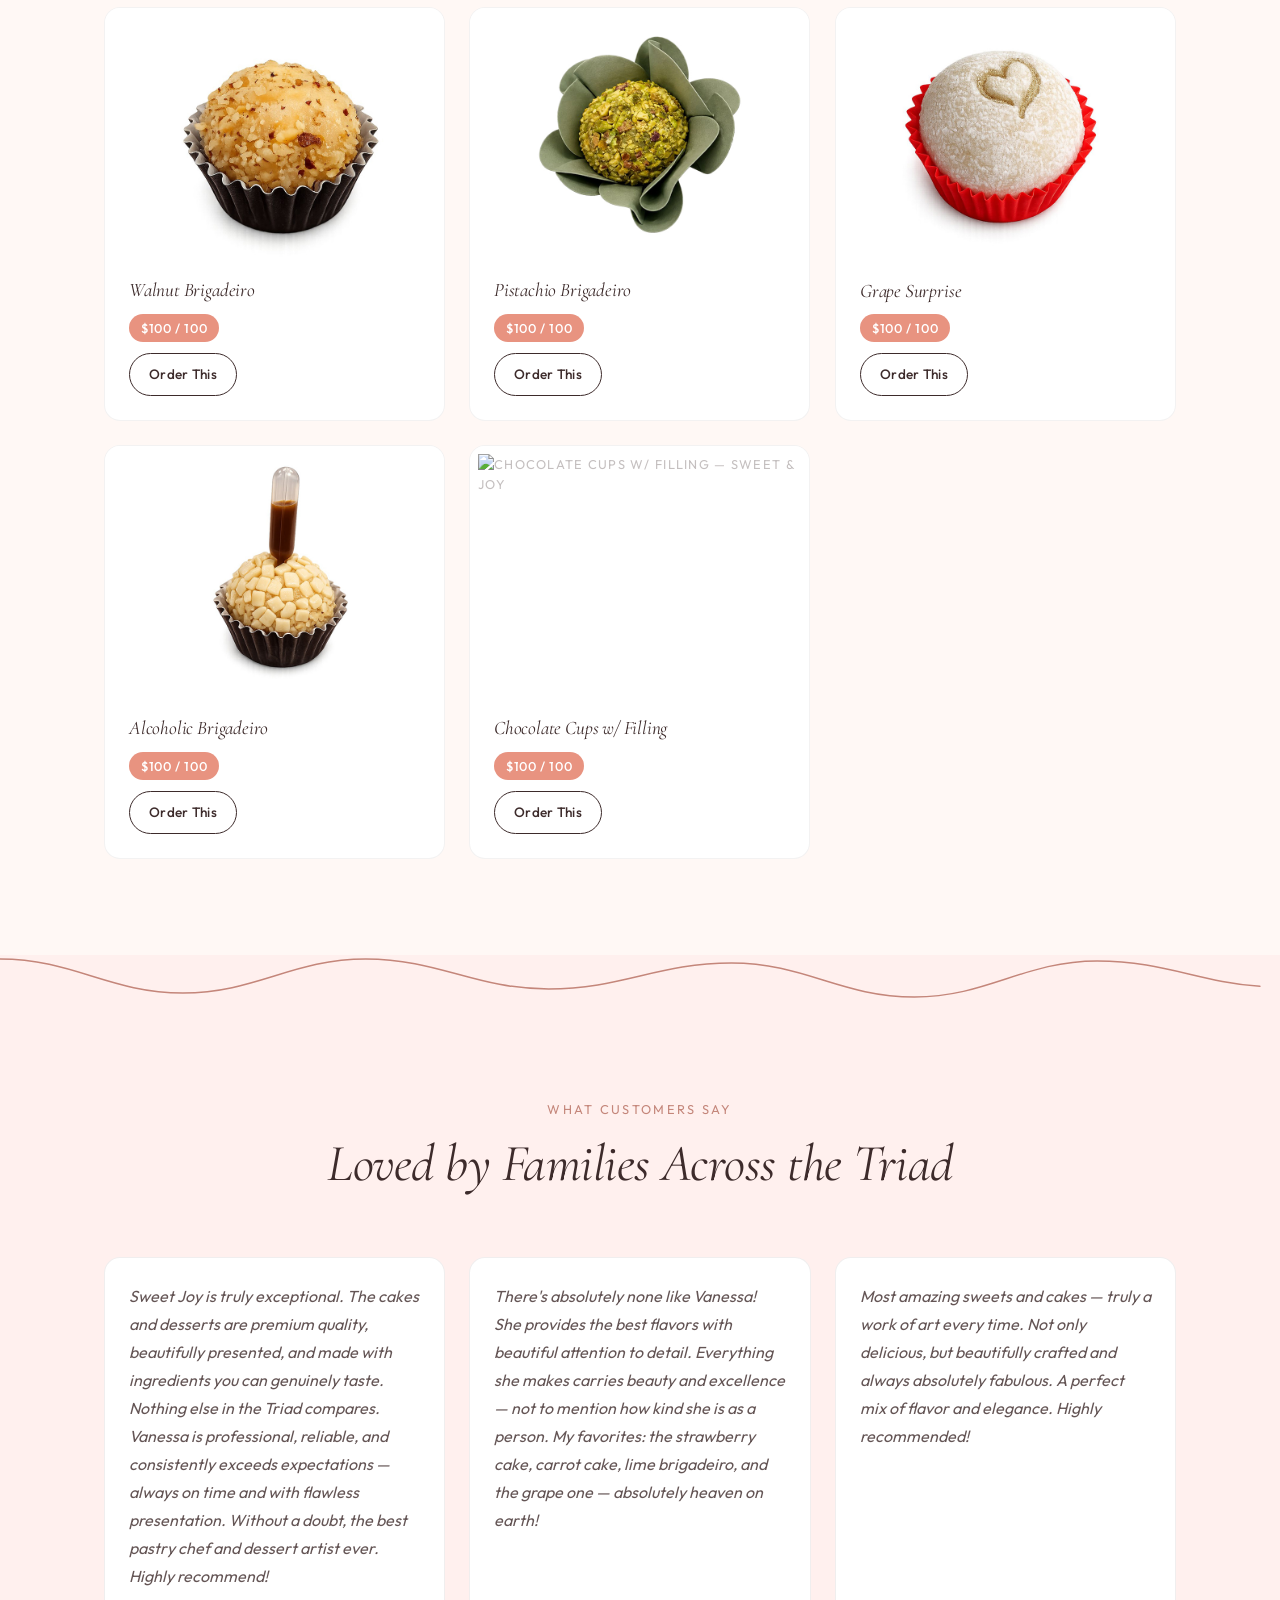
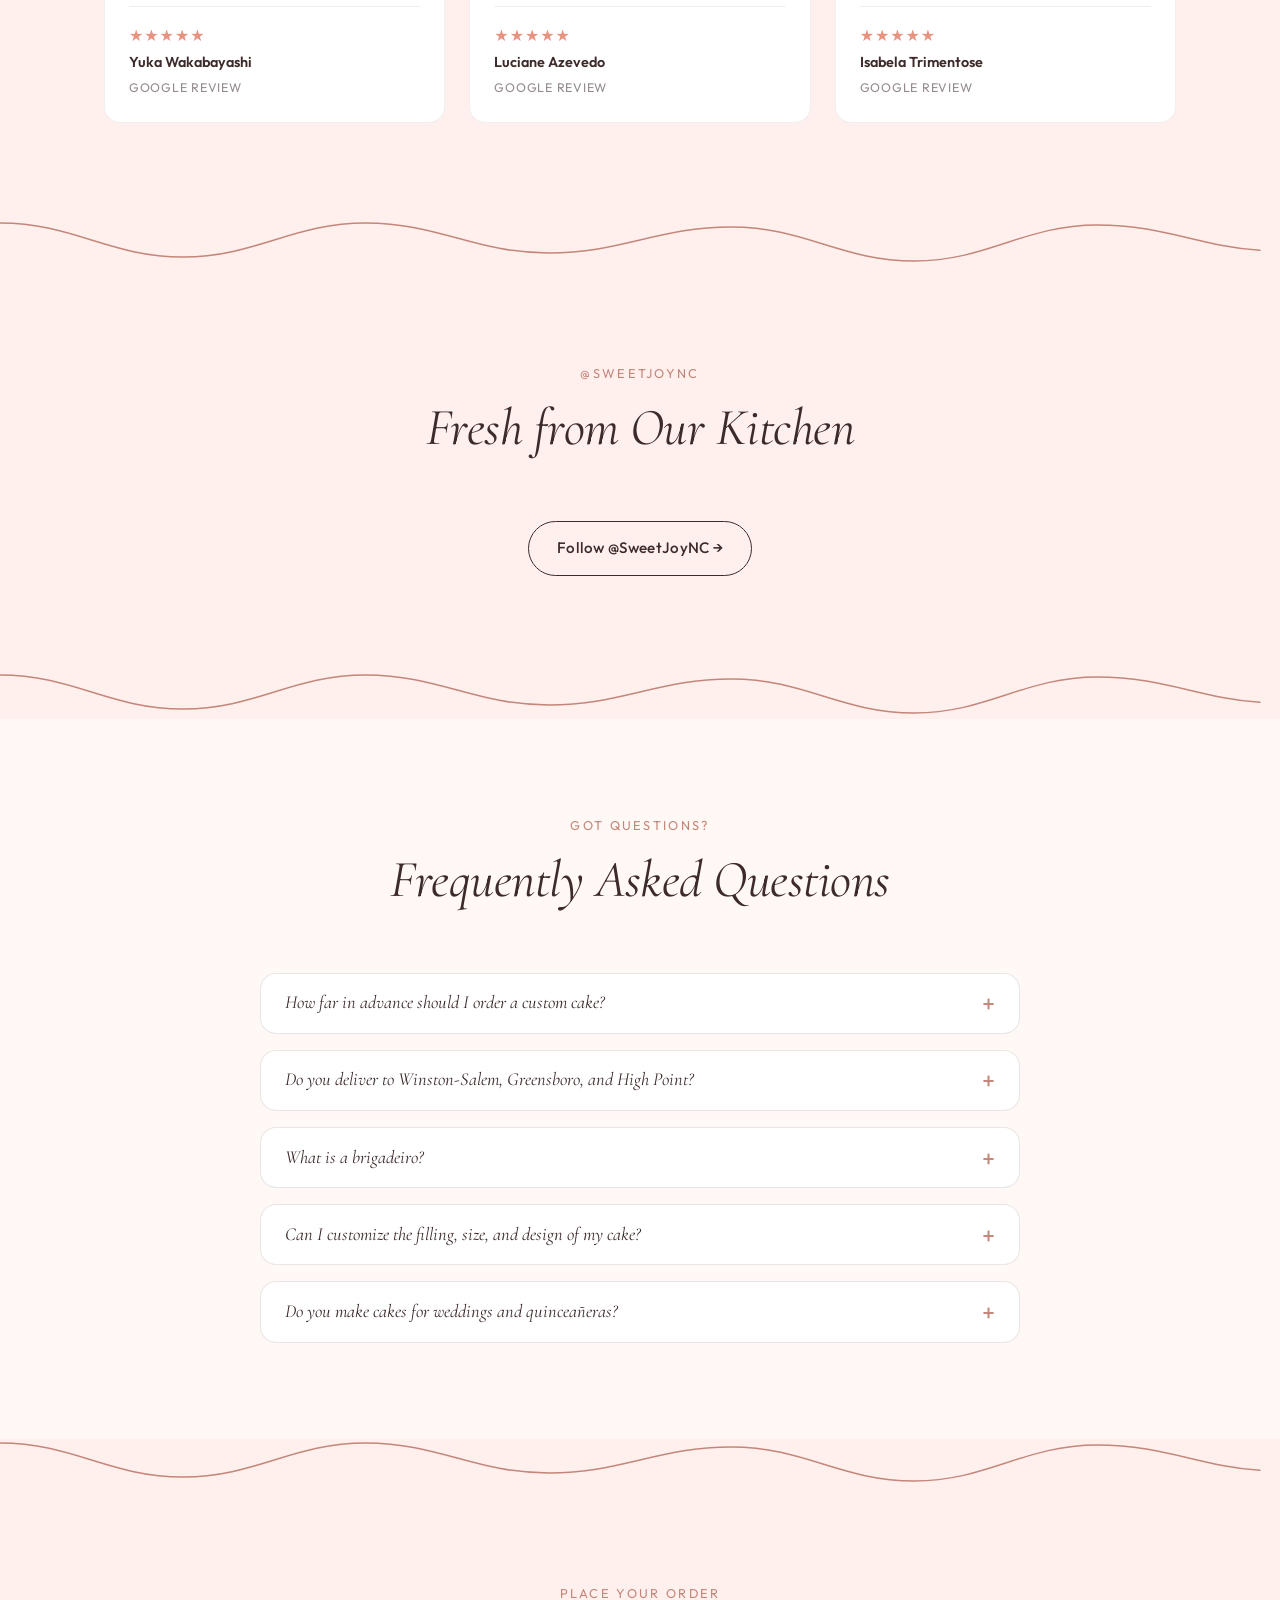
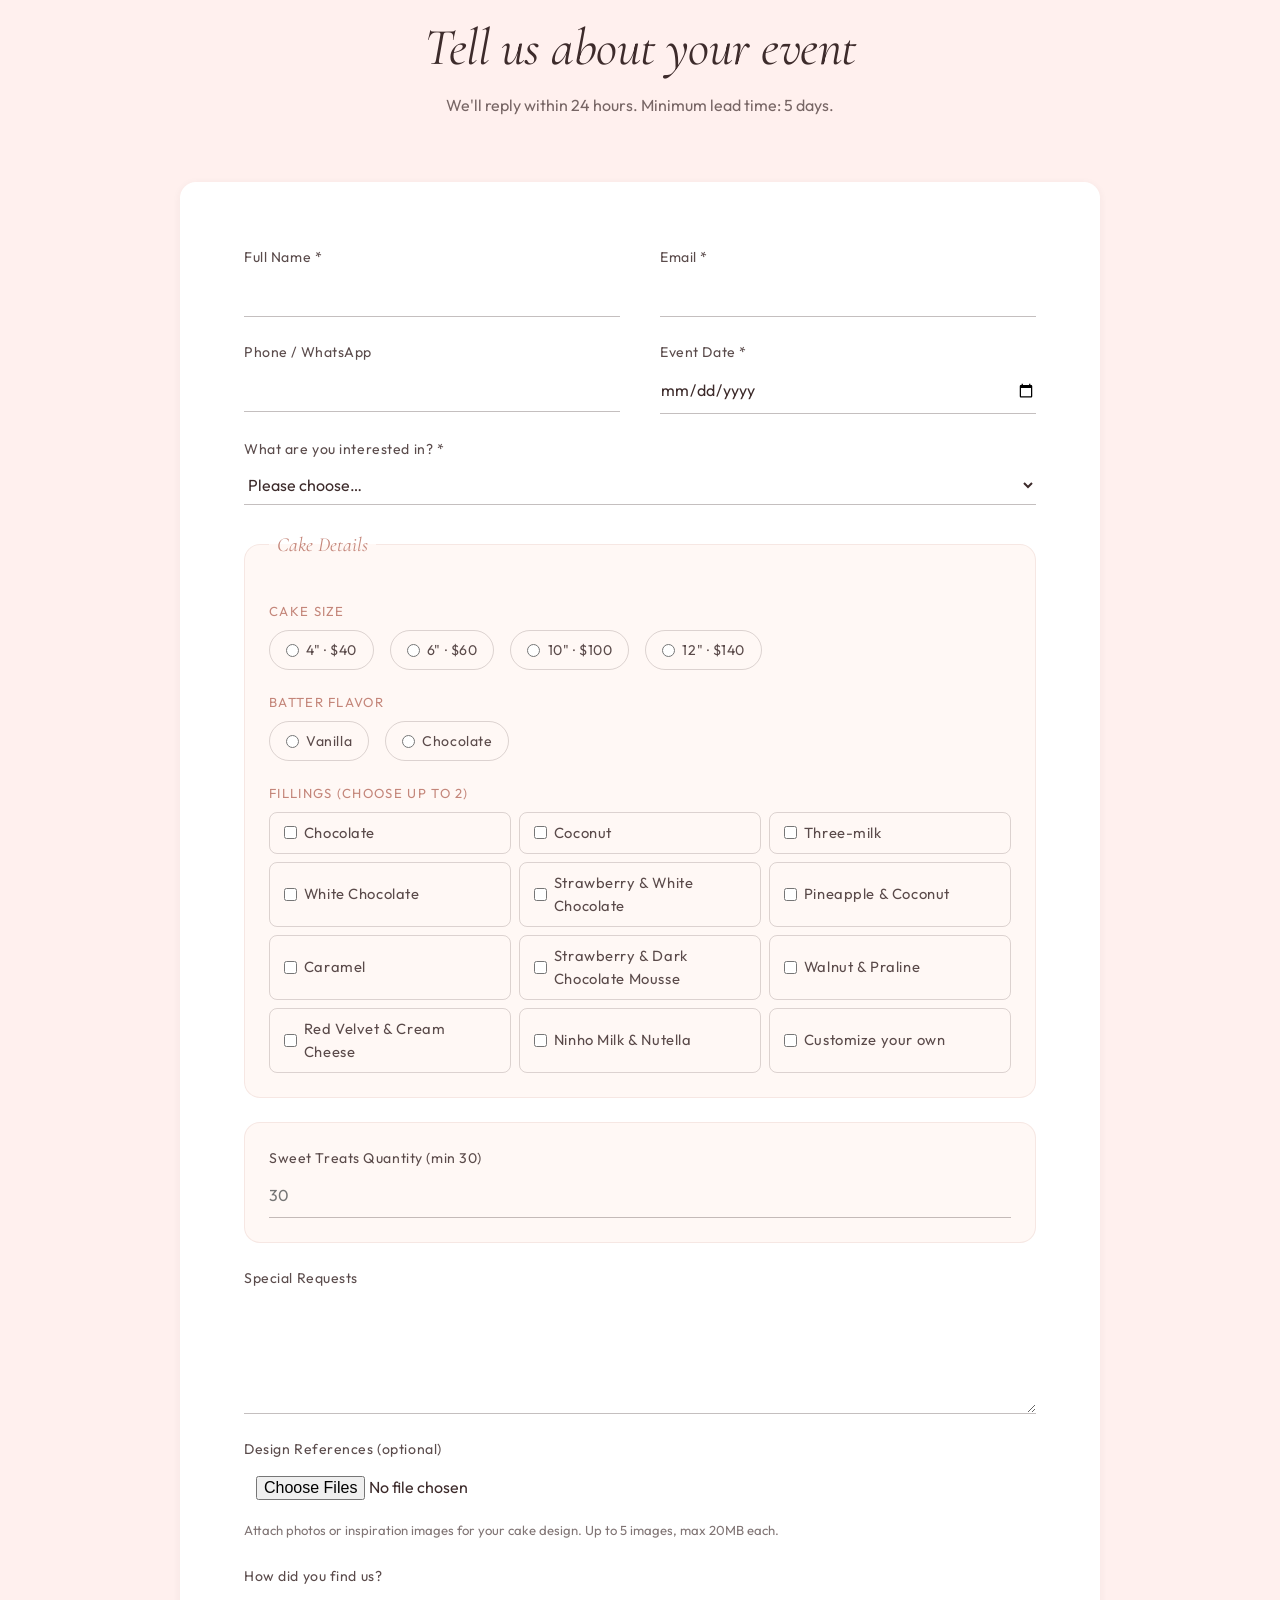
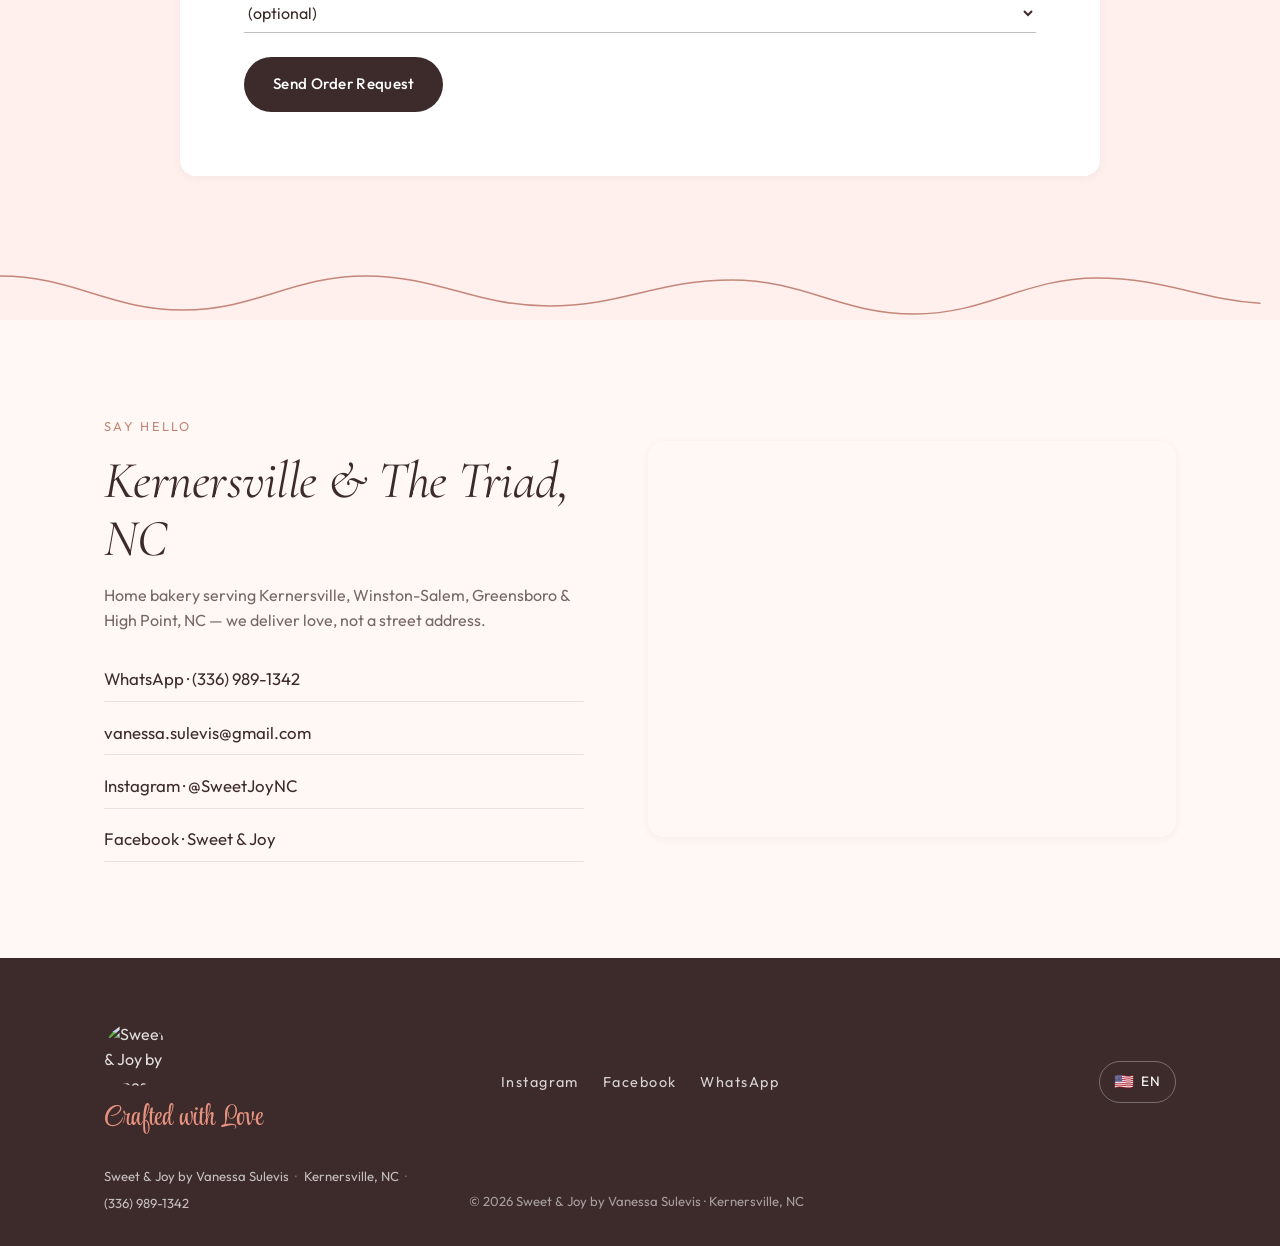
==== commit 74bec354: "Add fairy garden cake to hero carousel (slide 1, after logo)" ====
--- a/index.html
+++ b/index.html
@@ -24,9 +24,7 @@
   <meta property="og:url" content="https://sweetjoycakes.com/" />
   <meta property="og:title" content="Sweet &amp; Joy — Custom Cakes &amp; Gourmet Brazilian Sweets | Kernersville, NC" />
   <meta property="og:description" content="Custom birthday cakes, brigadeiros, and gourmet Brazilian desserts handmade in Kernersville, NC. Serving Winston-Salem, Greensboro &amp; the Triad area." />
-  <meta property="og:image" content="https://sweetjoycakes.com/assets/images/logo.png" />
-  <meta property="og:image:width" content="1024" />
-  <meta property="og:image:height" content="1024" />
+  <meta property="og:image" content="https://sweetjoycakes.com/assets/images/cake1.jpeg" />
   <meta property="og:locale" content="en_US" />
   <meta property="og:locale:alternate" content="pt_BR" />
   <meta property="og:site_name" content="Sweet &amp; Joy by Vanessa Sulevis" />
@@ -35,7 +33,7 @@
   <meta name="twitter:card" content="summary_large_image" />
   <meta name="twitter:title" content="Sweet &amp; Joy — Custom Cakes &amp; Gourmet Brazilian Sweets | Kernersville, NC" />
   <meta name="twitter:description" content="Custom birthday cakes, brigadeiros, and gourmet Brazilian desserts handmade in Kernersville, NC. Serving the Triad area." />
-  <meta name="twitter:image" content="https://sweetjoycakes.com/assets/images/logo.png" />
+  <meta name="twitter:image" content="https://sweetjoycakes.com/assets/images/cake1.jpeg" />
 
   <!-- Favicon & preload critical assets -->
   <link rel="icon" type="image/png" href="assets/images/logo-simplified.png" />
@@ -53,6 +51,14 @@
 <body>
 
 <a class="skip-link" href="#main-content">Skip to main content</a>
+
+<div id="vacation-banner" hidden role="alert" aria-live="polite">
+  <div class="vacation-banner-inner container">
+    <span aria-hidden="true">✈️</span>
+    <p id="vacation-banner-msg"></p>
+    <a href="https://wa.me/13369891342" target="_blank" rel="noopener noreferrer" data-en="Message on WhatsApp" data-pt="Falar no WhatsApp">Message on WhatsApp</a>
+  </div>
+</div>
 
 <header class="site-header" id="siteHeader">
   <div class="container header-inner">
@@ -99,42 +105,45 @@
           <img src="assets/images/logo.png" alt="Sweet &amp; Joy by Vanessa Sulevis" width="440" height="440" fetchpriority="high" />
         </div>
         <div class="hero-slide" data-slide="1">
+          <img src="assets/images/cake14.jpeg" alt="Fairy garden custom cake with butterflies — Sweet &amp; Joy by Vanessa Sulevis" loading="lazy" />
+        </div>
+        <div class="hero-slide" data-slide="2">
           <img src="assets/images/cake1.jpeg" alt="Custom celebration cake by Sweet &amp; Joy — Kernersville, NC" loading="lazy" />
         </div>
-        <div class="hero-slide" data-slide="2">
+        <div class="hero-slide" data-slide="3">
           <img src="assets/images/cake2.jpeg" alt="Elegant custom layered cake — Sweet &amp; Joy bakery" loading="lazy" />
         </div>
-        <div class="hero-slide" data-slide="3">
+        <div class="hero-slide" data-slide="4">
           <img src="assets/images/cake3.jpeg" alt="Custom birthday cake by Vanessa Sulevis — Kernersville, NC" loading="lazy" />
         </div>
-        <div class="hero-slide" data-slide="4">
+        <div class="hero-slide" data-slide="5">
           <img src="assets/images/cake4.jpeg" alt="Gourmet custom cake with decoration — Sweet &amp; Joy bakery" loading="lazy" />
         </div>
-        <div class="hero-slide" data-slide="5">
+        <div class="hero-slide" data-slide="6">
           <img src="assets/images/cake5.jpeg" alt="Custom cake design — Sweet &amp; Joy serving the Triad, NC" loading="lazy" />
         </div>
-        <div class="hero-slide" data-slide="6">
+        <div class="hero-slide" data-slide="7">
           <img src="assets/images/cake6.jpeg" alt="Show-stopping custom cake — Sweet &amp; Joy by Vanessa Sulevis" loading="lazy" />
         </div>
-        <div class="hero-slide" data-slide="7">
+        <div class="hero-slide" data-slide="8">
           <img src="assets/images/cake7.jpeg" alt="Custom wedding or event cake — Sweet &amp; Joy bakery, NC" loading="lazy" />
         </div>
-        <div class="hero-slide" data-slide="8">
+        <div class="hero-slide" data-slide="9">
           <img src="assets/images/cake8.jpeg" alt="Handcrafted custom cake — Sweet &amp; Joy, Kernersville NC" loading="lazy" />
         </div>
-        <div class="hero-slide" data-slide="9">
+        <div class="hero-slide" data-slide="10">
           <img src="assets/images/cake9.jpeg" alt="Artistic custom cake — Sweet &amp; Joy bakery" loading="lazy" />
         </div>
-        <div class="hero-slide" data-slide="10">
+        <div class="hero-slide" data-slide="11">
           <img src="assets/images/cake10.jpeg" alt="Custom birthday or quinceañera cake — Sweet &amp; Joy, NC" loading="lazy" />
         </div>
-        <div class="hero-slide" data-slide="11">
+        <div class="hero-slide" data-slide="12">
           <img src="assets/images/cake11.jpeg" alt="Premium custom cake — Sweet &amp; Joy by Vanessa Sulevis" loading="lazy" />
         </div>
-        <div class="hero-slide" data-slide="12">
+        <div class="hero-slide" data-slide="13">
           <img src="assets/images/cake12.jpeg" alt="Unique custom cake creation — Sweet &amp; Joy, Kernersville NC" loading="lazy" />
         </div>
-        <div class="hero-slide" data-slide="13">
+        <div class="hero-slide" data-slide="14">
           <img src="assets/images/cake13.jpeg" alt="Custom gourmet cake — Sweet &amp; Joy, Triad area NC" loading="lazy" />
         </div>
         <div class="hero-carousel-dots" id="carouselDots" aria-hidden="true"></div>
@@ -643,14 +652,6 @@
 }
 </script>
 
-<!--
-POST-LAUNCH TODO:
-1. Web3Forms: key configured (5de06771-2e3a-4aa5-9f1a-094124a0595f). ✓
-2. Behold.so: register → connect @sweetjoync → replace #behold-placeholder div with embed code.
-3. Add real product photos to /assets/images/ (founder.jpg, cake-custom-01.jpg, docinhos-01.jpg, etc).
-4. Set up Google Business Profile: "Sweet & Joy Kernersville NC".
-5. Submit sitemap to Google Search Console.
-6. Point domain to Cloudflare Pages (if custom domain desired).
--->
+
 </body>
 </html>
--- a/style.css
+++ b/style.css
@@ -369,3 +369,39 @@
 @keyframes heroFadeUp {
   to { opacity: 1; transform: none; }
 }
+
+/* ===== VACATION BANNER ===== */
+#vacation-banner {
+  background: var(--color-primary);
+  color: var(--color-white);
+  padding: 0.65rem var(--space-2);
+}
+.vacation-banner-inner {
+  display: flex;
+  align-items: center;
+  justify-content: center;
+  gap: 0.6rem;
+  flex-wrap: wrap;
+  font-size: 0.85rem;
+  line-height: 1.4;
+}
+.vacation-banner-inner p { flex: 1 1 200px; }
+.vacation-banner-inner a {
+  color: var(--color-white);
+  font-weight: 600;
+  text-decoration: underline;
+  white-space: nowrap;
+  flex-shrink: 0;
+}
+
+/* ===== VACATION FORM NOTICE ===== */
+.vacation-form-notice {
+  background: #fdf0ef;
+  color: #8b3a35;
+  border-left: 3px solid var(--color-primary);
+  padding: 0.75rem 1rem;
+  border-radius: var(--radius-sm);
+  font-size: 0.875rem;
+  line-height: 1.5;
+  margin-bottom: 1.5rem;
+}
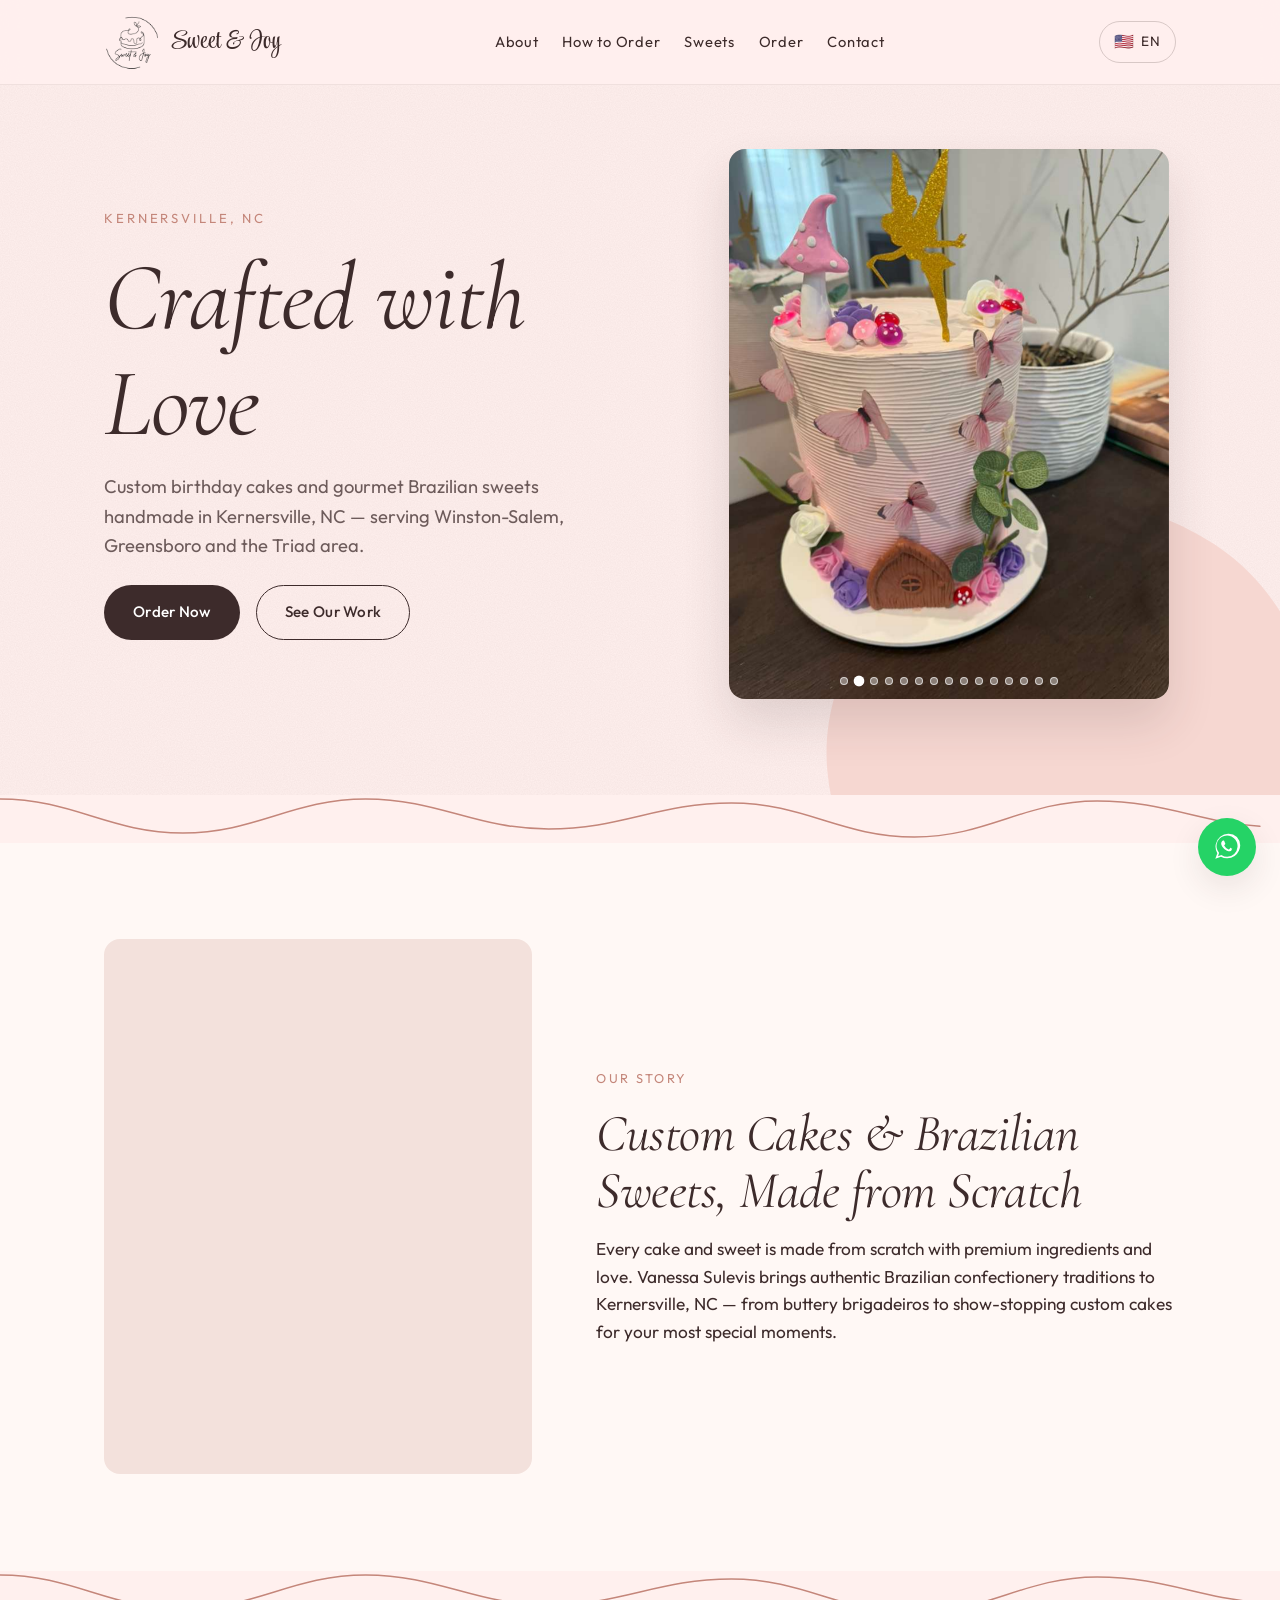
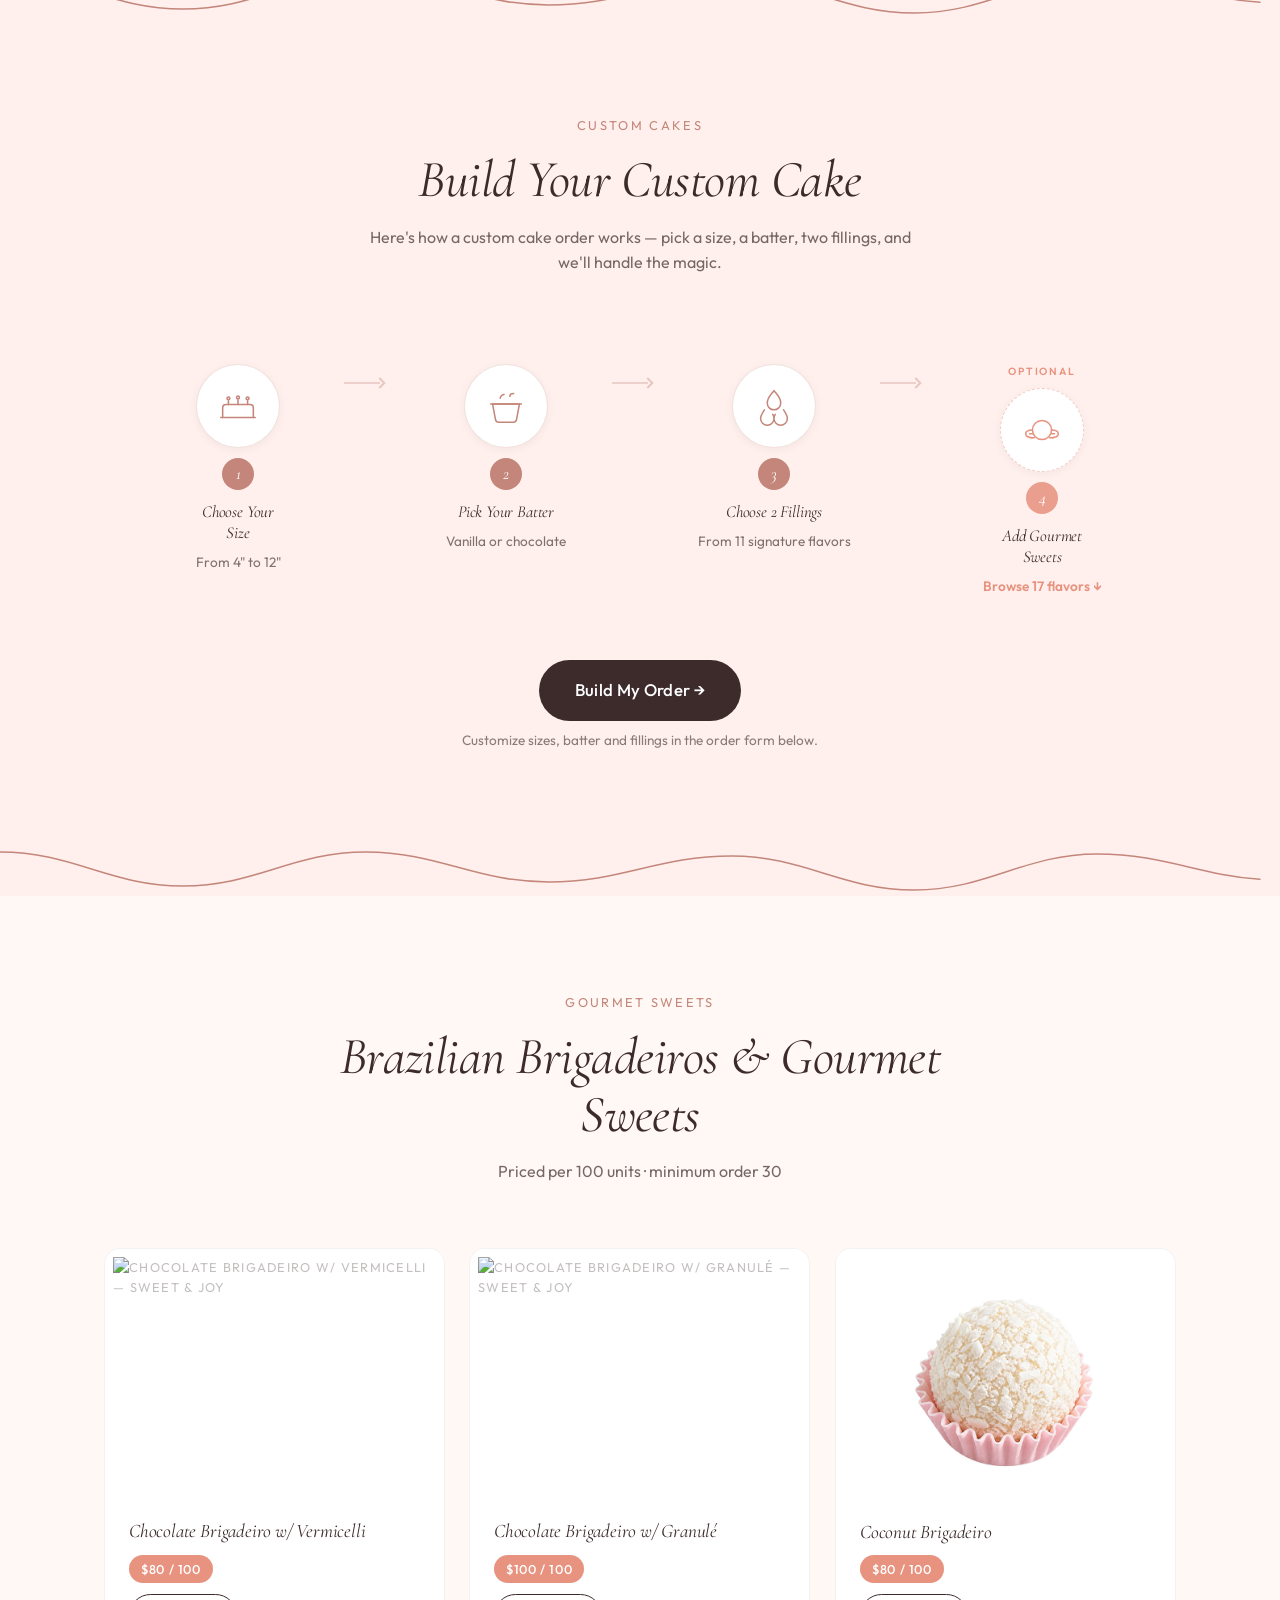
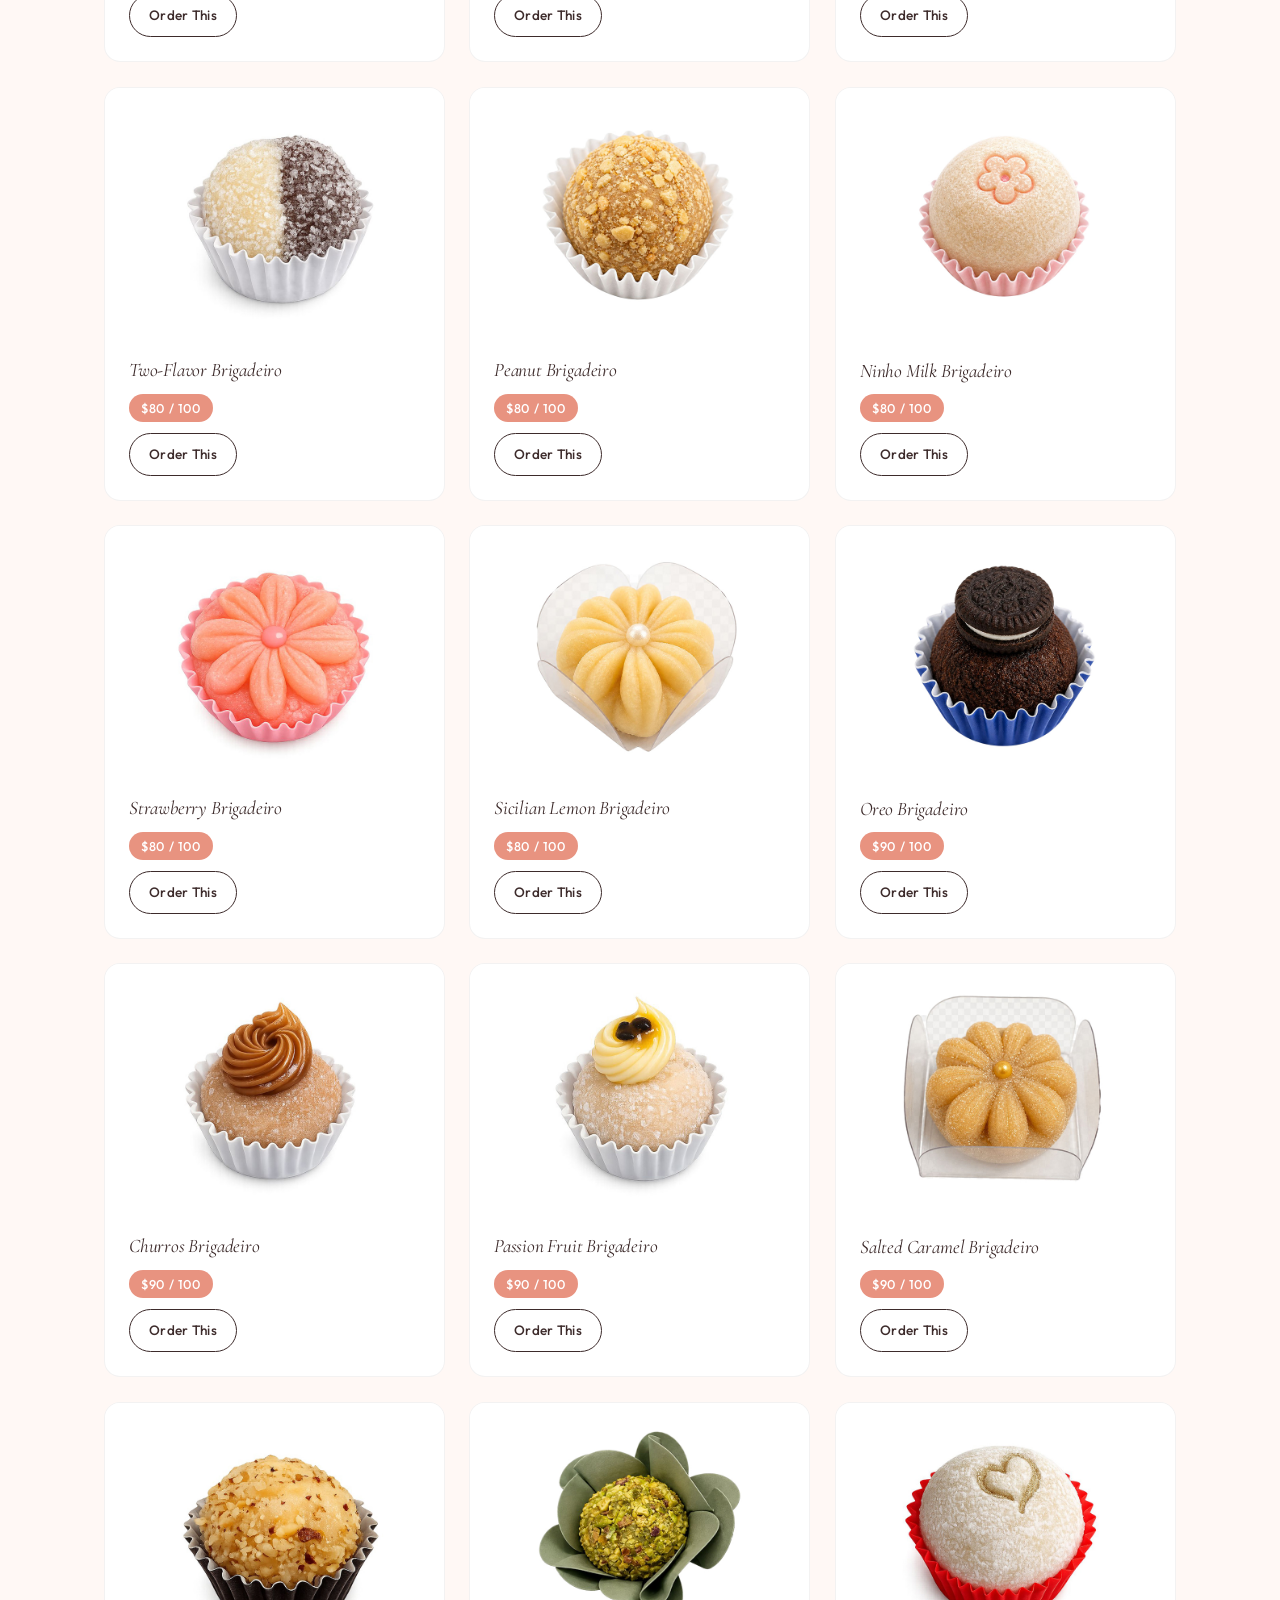
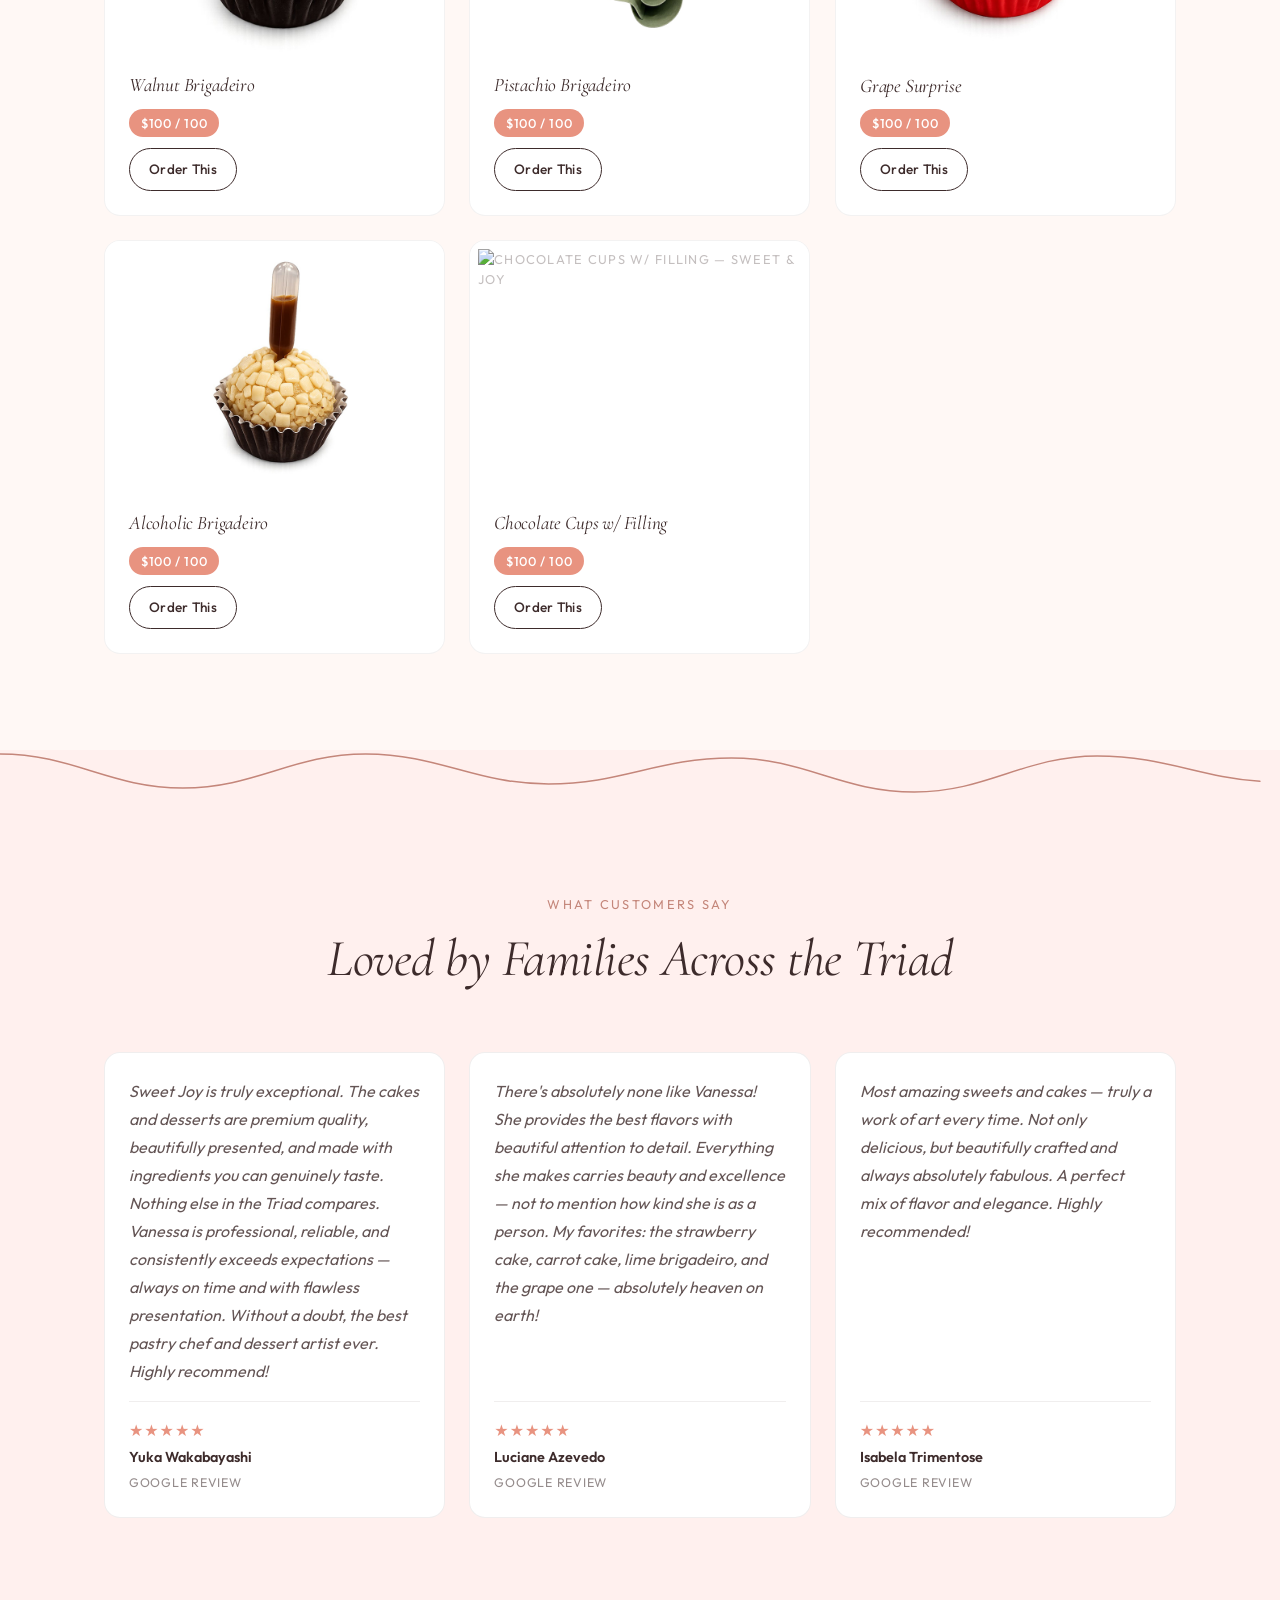
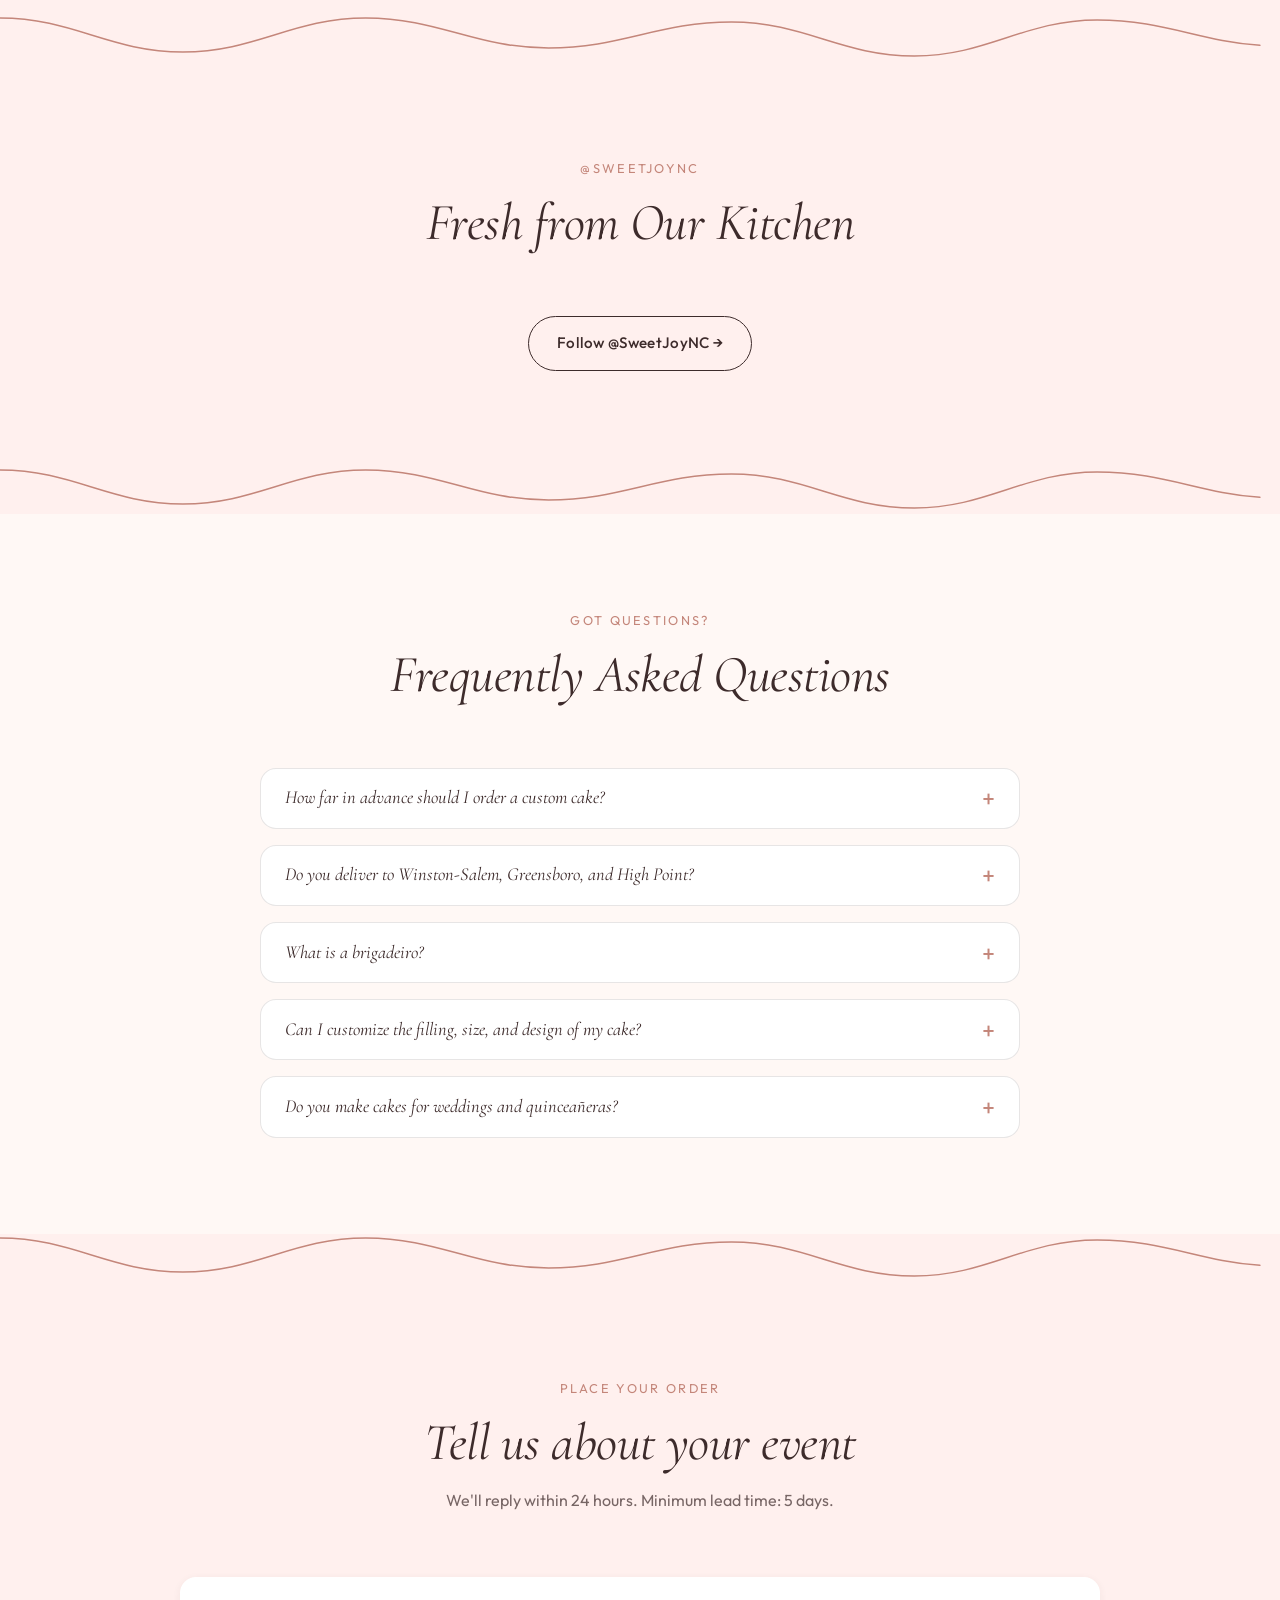
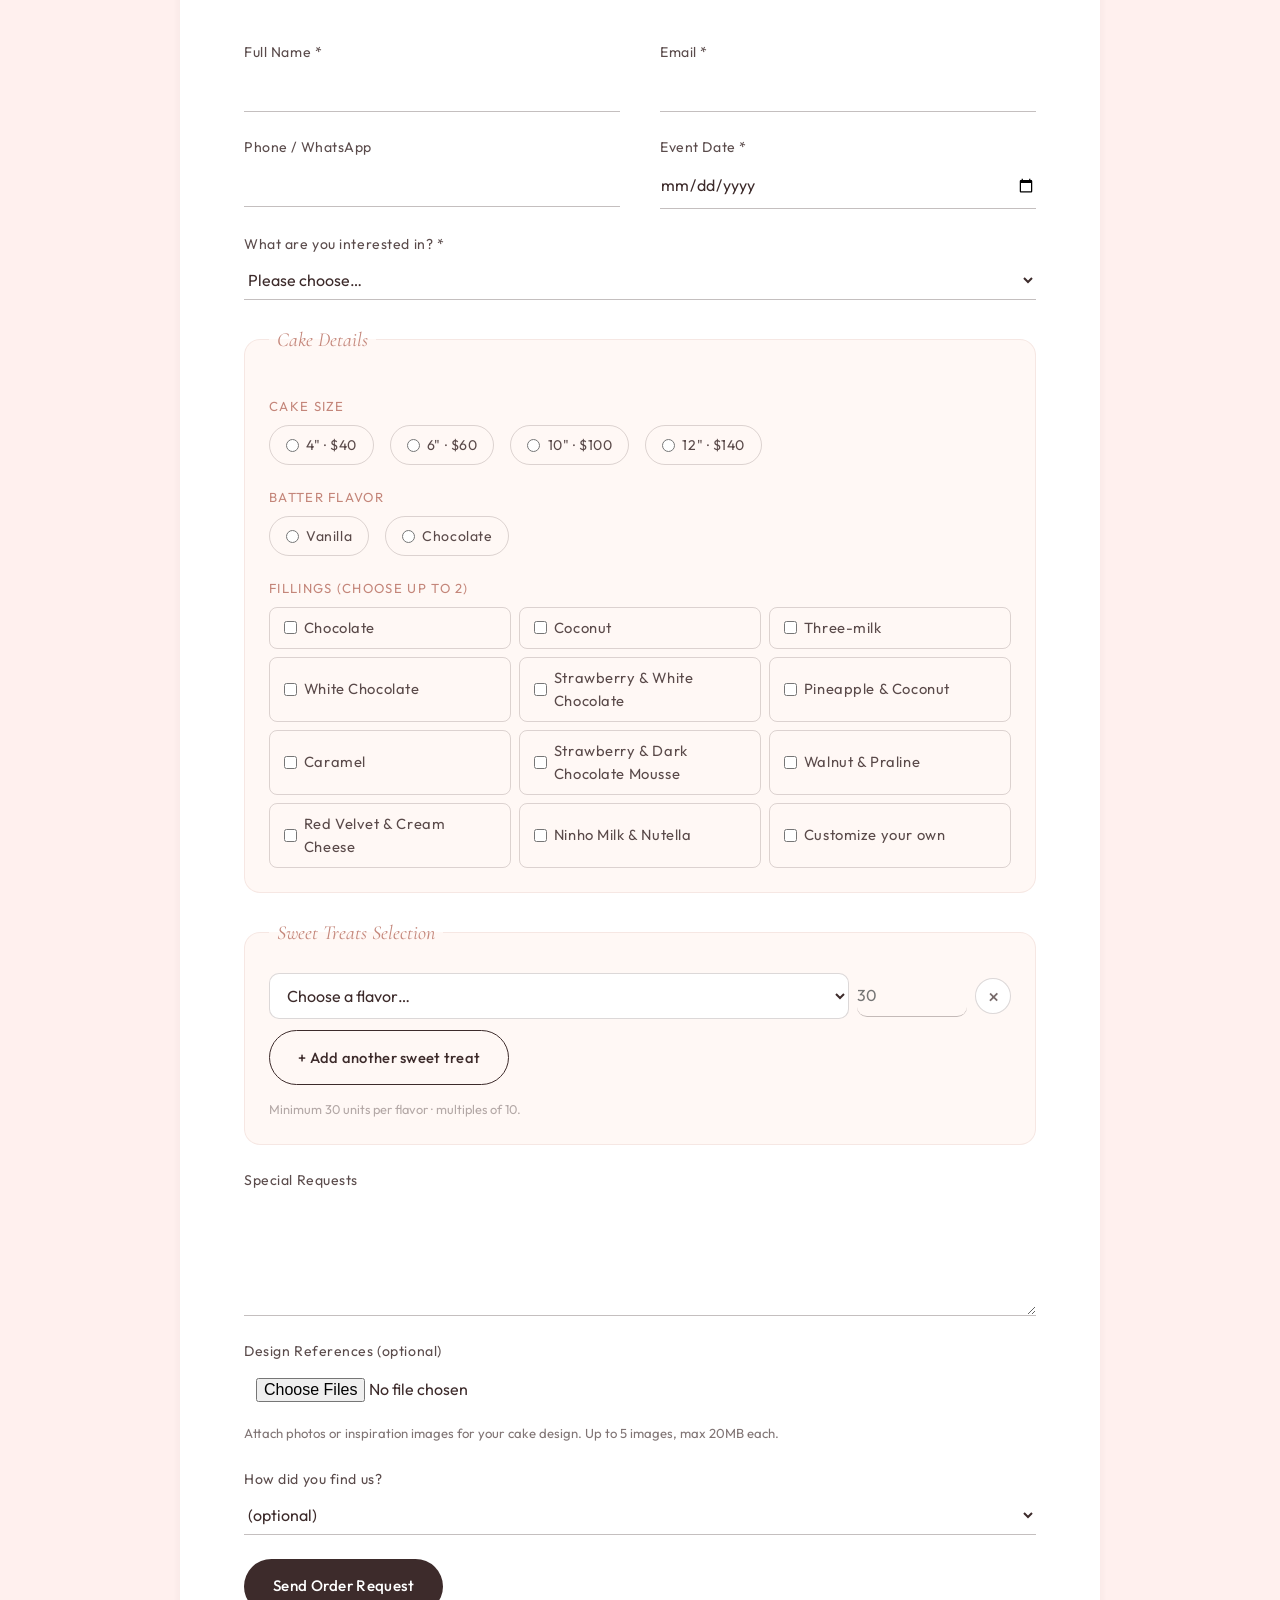
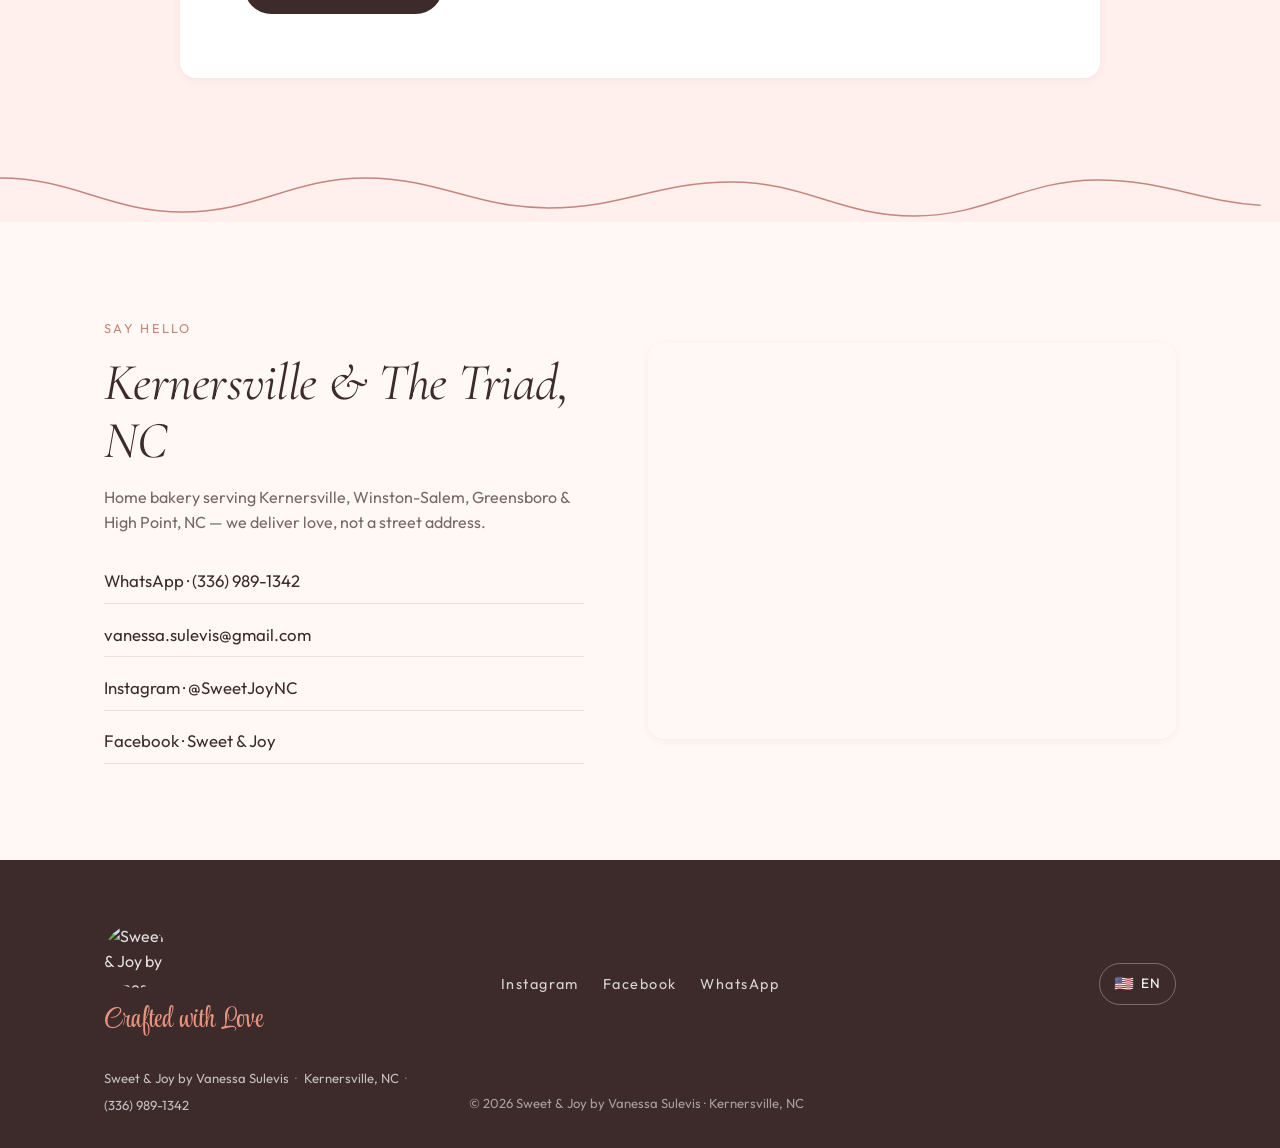
==== commit 026061d4: "Add wrangler.public.jsonc + Custom Cakes infographic + multi-flavor sweet treats picker - New wrangl" ====
--- a/index.html
+++ b/index.html
@@ -174,63 +174,46 @@
     <header class="section-head">
       <p class="eyebrow" data-en="Custom Cakes" data-pt="Bolos Personalizados">Custom Cakes</p>
       <h2 class="section-title" data-en="Build Your Custom Cake" data-pt="Monte seu Bolo Personalizado">Build Your Custom Cake</h2>
-      <p class="section-sub" data-en="Pick a size, a batter and two fillings — we'll handle the magic." data-pt="Escolha o tamanho, a massa e dois recheios — a mágica é com a gente.">Pick a size, a batter and two fillings — we'll handle the magic.</p>
+      <p class="section-sub" data-en="Here's how a custom cake order works — pick a size, a batter, two fillings, and we'll handle the magic." data-pt="Veja como funciona um pedido de bolo personalizado — escolha tamanho, massa, dois recheios, e a mágica é com a gente.">Here's how a custom cake order works — pick a size, a batter, two fillings, and we'll handle the magic.</p>
     </header>
-    <div class="builder">
-      <div class="builder-steps">
-        <div class="builder-step" data-step="1">
-          <div class="builder-step-head">
-            <span class="step-num">1</span>
-            <h3 data-en="Choose your size" data-pt="Escolha o tamanho">Choose your size</h3>
-          </div>
-          <div class="pill-grid" data-field="size">
-            <button type="button" class="pill" data-value='4"' data-label-en='4" · 6–8 slices · $40' data-label-pt='4" · 6–8 fatias · US$40'><strong>4"</strong><span data-en="6–8 slices · $40" data-pt="6–8 fatias · US$40">6–8 slices · $40</span></button>
-            <button type="button" class="pill" data-value='6"' data-label-en='6" · 12–15 slices · $60' data-label-pt='6" · 12–15 fatias · US$60'><strong>6"</strong><span data-en="12–15 slices · $60" data-pt="12–15 fatias · US$60">12–15 slices · $60</span></button>
-            <button type="button" class="pill" data-value='10"' data-label-en='10" · 30–35 slices · $100' data-label-pt='10" · 30–35 fatias · US$100'><strong>10"</strong><span data-en="30–35 slices · $100" data-pt="30–35 fatias · US$100">30–35 slices · $100</span></button>
-            <button type="button" class="pill" data-value='12"' data-label-en='12" · 45–50 slices · $140' data-label-pt='12" · 45–50 fatias · US$140'><strong>12"</strong><span data-en="45–50 slices · $140" data-pt="45–50 fatias · US$140">45–50 slices · $140</span></button>
-          </div>
-        </div>
-        <div class="builder-step" data-step="2">
-          <div class="builder-step-head">
-            <span class="step-num">2</span>
-            <h3 data-en="Choose your batter" data-pt="Escolha a massa">Choose your batter</h3>
-          </div>
-          <div class="pill-grid" data-field="batter">
-            <button type="button" class="pill" data-value="Vanilla"><strong data-en="Vanilla" data-pt="Baunilha">Vanilla</strong></button>
-            <button type="button" class="pill" data-value="Chocolate"><strong data-en="Chocolate" data-pt="Chocolate">Chocolate</strong></button>
-          </div>
-        </div>
-        <div class="builder-step" data-step="3">
-          <div class="builder-step-head">
-            <span class="step-num">3</span>
-            <h3 data-en="Choose 2 fillings" data-pt="Escolha 2 recheios">Choose 2 fillings</h3>
-          </div>
-          <div class="pill-grid pill-grid--dense" data-field="fillings" data-multi="2">
-            <button type="button" class="pill" data-value="Chocolate"><span data-en="Chocolate" data-pt="Chocolate">Chocolate</span></button>
-            <button type="button" class="pill" data-value="Coconut"><span data-en="Coconut" data-pt="Coco">Coconut</span></button>
-            <button type="button" class="pill" data-value="Three-milk"><span data-en="Three-milk" data-pt="Três leites">Three-milk</span></button>
-            <button type="button" class="pill" data-value="White Chocolate"><span data-en="White Chocolate" data-pt="Chocolate branco">White Chocolate</span></button>
-            <button type="button" class="pill" data-value="Strawberry &amp; White Chocolate"><span data-en="Strawberry &amp; White Chocolate" data-pt="Morango &amp; Chocolate branco">Strawberry &amp; White Chocolate</span></button>
-            <button type="button" class="pill" data-value="Pineapple &amp; Coconut"><span data-en="Pineapple &amp; Coconut" data-pt="Abacaxi &amp; Coco">Pineapple &amp; Coconut</span></button>
-            <button type="button" class="pill" data-value="Caramel"><span data-en="Caramel" data-pt="Caramelo">Caramel</span></button>
-            <button type="button" class="pill" data-value="Strawberry &amp; Dark Chocolate Mousse"><span data-en="Strawberry &amp; Dark Chocolate Mousse" data-pt="Morango &amp; Mousse de chocolate">Strawberry &amp; Dark Chocolate Mousse</span></button>
-            <button type="button" class="pill" data-value="Walnut &amp; Praline"><span data-en="Walnut &amp; Praline" data-pt="Nozes &amp; Praliné">Walnut &amp; Praline</span></button>
-            <button type="button" class="pill" data-value="Red Velvet &amp; Cream Cheese"><span data-en="Red Velvet &amp; Cream Cheese" data-pt="Red Velvet &amp; Cream Cheese">Red Velvet &amp; Cream Cheese</span></button>
-            <button type="button" class="pill" data-value="Powdered Ninho Milk &amp; Nutella"><span data-en="Ninho Milk &amp; Nutella" data-pt="Leite Ninho &amp; Nutella">Ninho Milk &amp; Nutella</span></button>
-            <button type="button" class="pill" data-value="Customize your own"><span data-en="Customize your own" data-pt="Personalizar">Customize your own</span></button>
-          </div>
-        </div>
-      </div>
-      <aside class="builder-summary" aria-live="polite">
-        <p class="eyebrow" data-en="Your Cake" data-pt="Seu Bolo">Your Cake</p>
-        <dl class="summary-list">
-          <div><dt data-en="Size" data-pt="Tamanho">Size</dt><dd id="sumSize">—</dd></div>
-          <div><dt data-en="Batter" data-pt="Massa">Batter</dt><dd id="sumBatter">—</dd></div>
-          <div><dt data-en="Fillings" data-pt="Recheios">Fillings</dt><dd id="sumFillings">—</dd></div>
-        </dl>
-        <button type="button" class="btn btn-primary" id="buildMyOrderBtn" disabled data-en="Build My Order →" data-pt="Fazer meu Pedido →">Build My Order →</button>
-        <p class="summary-hint" data-en="Complete all 3 steps to continue." data-pt="Complete as 3 etapas para continuar.">Complete all 3 steps to continue.</p>
-      </aside>
+    <ol class="cake-flow">
+      <li class="cake-step">
+        <div class="cake-step-icon" aria-hidden="true">
+          <svg viewBox="0 0 48 48" fill="none" stroke="currentColor" stroke-width="1.6" stroke-linecap="round" stroke-linejoin="round"><path d="M8 36V26c0-2 1.5-3.5 3.5-3.5h25c2 0 3.5 1.5 3.5 3.5v10"/><path d="M6 36h36"/><path d="M14 22.5v-4M24 22.5v-5M34 22.5v-4"/><circle cx="14" cy="16" r="1.5"/><circle cx="24" cy="15" r="1.5"/><circle cx="34" cy="16" r="1.5"/></svg>
+        </div>
+        <div class="cake-step-num">1</div>
+        <h3 class="cake-step-title" data-en="Choose Your Size" data-pt="Escolha o Tamanho">Choose Your Size</h3>
+        <p class="cake-step-hint" data-en="From 4&quot; to 12&quot;" data-pt="De 4&quot; a 12&quot;">From 4" to 12"</p>
+      </li>
+      <li class="cake-step">
+        <div class="cake-step-icon" aria-hidden="true">
+          <svg viewBox="0 0 48 48" fill="none" stroke="currentColor" stroke-width="1.6" stroke-linecap="round" stroke-linejoin="round"><path d="M10 22h28l-3 16c-.3 1.7-1.8 3-3.5 3h-15c-1.7 0-3.2-1.3-3.5-3L10 22z"/><path d="M8 22h32"/><path d="M18 16c0-2 2-4 4-4M28 14c0-2 2-3 4-3"/></svg>
+        </div>
+        <div class="cake-step-num">2</div>
+        <h3 class="cake-step-title" data-en="Pick Your Batter" data-pt="Escolha a Massa">Pick Your Batter</h3>
+        <p class="cake-step-hint" data-en="Vanilla or chocolate" data-pt="Baunilha ou chocolate">Vanilla or chocolate</p>
+      </li>
+      <li class="cake-step">
+        <div class="cake-step-icon" aria-hidden="true">
+          <svg viewBox="0 0 48 48" fill="none" stroke="currentColor" stroke-width="1.6" stroke-linecap="round" stroke-linejoin="round"><path d="M24 8c-3 4-7 7-7 13a7 7 0 0014 0c0-6-4-9-7-13z"/><path d="M14 28c-2 3-4 6-4 9a7 7 0 0014 0c0-1.5-.5-3-1.3-4.3M34 28c2 3 4 6 4 9a7 7 0 01-14 0c0-1.5.5-3 1.3-4.3"/></svg>
+        </div>
+        <div class="cake-step-num">3</div>
+        <h3 class="cake-step-title" data-en="Choose 2 Fillings" data-pt="Escolha 2 Recheios">Choose 2 Fillings</h3>
+        <p class="cake-step-hint" data-en="From 11 signature flavors" data-pt="Entre 11 sabores exclusivos">From 11 signature flavors</p>
+      </li>
+      <li class="cake-step cake-step--optional">
+        <span class="cake-step-tag" data-en="Optional" data-pt="Opcional">Optional</span>
+        <div class="cake-step-icon" aria-hidden="true">
+          <svg viewBox="0 0 48 48" fill="none" stroke="currentColor" stroke-width="1.6" stroke-linecap="round" stroke-linejoin="round"><circle cx="24" cy="24" r="10"/><path d="M14 24c-4 0-7 1.5-7 4s3 4 7 4M34 24c4 0 7 1.5 7 4s-3 4-7 4"/><path d="M14 28h-3M37 28h-3M16 32h-4M36 32h-4"/></svg>
+        </div>
+        <div class="cake-step-num">4</div>
+        <h3 class="cake-step-title" data-en="Add Gourmet Sweets" data-pt="Adicione Docinhos">Add Gourmet Sweets</h3>
+        <p class="cake-step-hint"><a href="#docinhos" data-en="Browse 17 flavors ↓" data-pt="Ver 17 sabores ↓">Browse 17 flavors ↓</a></p>
+      </li>
+    </ol>
+    <div class="cake-guide-cta">
+      <a class="btn btn-primary" href="#order-form" data-en="Build My Order →" data-pt="Fazer meu Pedido →">Build My Order →</a>
+      <p class="cake-guide-cta-hint" data-en="Customize sizes, batter and fillings in the order form below." data-pt="Personalize tamanho, massa e recheios no formulário abaixo.">Customize sizes, batter and fillings in the order form below.</p>
     </div>
   </div>
 </section>
@@ -435,10 +418,16 @@
         </div>
       </fieldset>
 
-      <div class="field conditional" data-show-when="Gourmet Sweets,Both" hidden>
-        <label for="f-qty" data-en="Sweet Treats Quantity (min 30)" data-pt="Quantidade de Docinhos (mín 30)">Sweet Treats Quantity (min 30)</label>
-        <input id="f-qty" name="docinhos_qty" type="number" min="30" step="10" placeholder="30" />
-      </div>
+      <fieldset class="field field--full conditional" data-show-when="Gourmet Sweets,Both" hidden>
+        <legend data-en="Sweet Treats Selection" data-pt="Seleção de Docinhos">Sweet Treats Selection</legend>
+        <div class="sweets-picker" id="sweetsPicker">
+          <div class="sweets-rows" data-sweets-rows></div>
+          <button type="button" class="btn btn-ghost sweets-add" data-add-flavor data-en="+ Add another sweet treat" data-pt="+ Adicionar outro docinho">+ Add another sweet treat</button>
+          <p class="field-hint" data-en="Minimum 30 units per flavor · multiples of 10." data-pt="Mínimo 30 unidades por sabor · múltiplos de 10.">Minimum 30 units per flavor · multiples of 10.</p>
+          <p class="field-error" data-en="Please pick at least one flavor with quantity 30 or more." data-pt="Escolha pelo menos um sabor com quantidade mínima de 30.">Please pick at least one flavor with quantity 30 or more.</p>
+        </div>
+        <input type="hidden" name="docinhos_selection" id="f-docinhos-selection" />
+      </fieldset>
 
       <div class="field field--full">
         <label for="f-notes" data-en="Special Requests" data-pt="Pedidos Especiais">Special Requests</label>
--- a/style.css
+++ b/style.css
@@ -184,34 +184,63 @@
   .about-inner { grid-template-columns: 0.85fr 1.15fr; gap: var(--space-5); }
 }
 
-/* ===== BUILDER (How to Order) ===== */
-.builder { display: grid; grid-template-columns: 1fr; gap: var(--space-4); }
-.builder-steps { display: flex; flex-direction: column; gap: var(--space-4); }
-.builder-step-head { display: flex; align-items: center; gap: 0.9rem; margin-bottom: var(--space-2); }
-.step-num { display: grid; place-items: center; width: 36px; height: 36px; border-radius: 50%; background: var(--color-primary); color: var(--color-white); font-family: var(--font-display); font-style: italic; font-size: 1.1rem; flex-shrink: 0; }
-.pill-grid { display: grid; gap: 0.6rem; grid-template-columns: repeat(2, minmax(0, 1fr)); }
-.pill-grid--dense { grid-template-columns: repeat(2, minmax(0, 1fr)); }
-@media (min-width: 520px) {
-  .pill-grid { grid-template-columns: repeat(4, minmax(0, 1fr)); }
-  .pill-grid--dense { grid-template-columns: repeat(3, minmax(0, 1fr)); }
-}
-.pill { padding: 0.9rem 1rem; border: 1px solid color-mix(in srgb, var(--color-accent) 18%, transparent); border-radius: var(--radius-pill); background: var(--color-white); display: flex; flex-direction: column; gap: 0.15rem; text-align: center; transition: all var(--dur-fast) var(--ease); position: relative; cursor: pointer; }
-.pill strong { font-size: 1rem; }
-.pill span { font-size: 0.78rem; color: color-mix(in srgb, var(--color-accent) 60%, transparent); }
-.pill:hover:not(:disabled) { border-color: var(--color-coral); transform: translateY(-1px); box-shadow: var(--shadow-sm); }
-.pill.is-selected { background: var(--color-coral); border-color: var(--color-coral); color: var(--color-white); }
-.pill.is-selected span { color: color-mix(in srgb, var(--color-white) 85%, transparent); }
-.pill.is-selected::after { content: "✓"; position: absolute; top: 0.4rem; right: 0.7rem; font-size: 0.85rem; }
-.pill:disabled:not(.is-selected) { opacity: 0.4; cursor: not-allowed; }
-.builder-summary { background: var(--color-white); border: 1px solid color-mix(in srgb, var(--color-accent) 10%, transparent); border-radius: var(--radius-md); padding: var(--space-3); display: flex; flex-direction: column; gap: 0.8rem; }
-.summary-list { display: flex; flex-direction: column; gap: 0.7rem; }
-.summary-list > div { display: grid; grid-template-columns: auto 1fr; gap: 0.8rem; border-bottom: 1px solid color-mix(in srgb, var(--color-accent) 8%, transparent); padding-bottom: 0.4rem; }
-.summary-list dt { font-size: 0.78rem; letter-spacing: 0.14em; text-transform: uppercase; color: var(--color-primary); }
-.summary-list dd { text-align: right; font-size: 0.95rem; }
-.summary-hint { font-size: 0.8rem; color: color-mix(in srgb, var(--color-accent) 55%, transparent); text-align: center; }
-@media (min-width: 900px) {
-  .builder { grid-template-columns: 1.6fr 1fr; align-items: start; }
-  .builder-summary { position: sticky; top: 88px; }
+/* ===== CAKE FLOW (How to Order infographic) ===== */
+.cake-flow { list-style: none; padding: 0; margin: 0; display: flex; flex-direction: column; gap: var(--space-3); align-items: stretch; }
+.cake-step { position: relative; display: flex; flex-direction: column; align-items: center; text-align: center; gap: 0.65rem; padding: var(--space-3) var(--space-2); flex: 1; }
+.cake-step-icon { width: 84px; height: 84px; border-radius: 50%; background: var(--color-white); border: 1.5px solid color-mix(in srgb, var(--color-primary) 25%, transparent); color: var(--color-primary); display: grid; place-items: center; box-shadow: var(--shadow-sm); transition: transform var(--dur-fast) var(--ease), border-color var(--dur-fast) var(--ease); }
+.cake-step-icon svg { width: 46px; height: 46px; }
+.cake-step:hover .cake-step-icon { transform: translateY(-3px); border-color: var(--color-coral); color: var(--color-coral); }
+.cake-step-num { width: 32px; height: 32px; border-radius: 50%; background: var(--color-primary); color: var(--color-white); display: grid; place-items: center; font-family: var(--font-display); font-style: italic; font-size: 1.05rem; line-height: 1; }
+.cake-step-title { font-size: 1.05rem; margin: 0; line-height: 1.25; max-width: 14ch; }
+.cake-step-hint { font-size: 0.85rem; color: color-mix(in srgb, var(--color-accent) 65%, transparent); margin: 0; max-width: 22ch; line-height: 1.4; }
+.cake-step-hint a { color: var(--color-coral); font-weight: 600; text-decoration: none; }
+.cake-step-hint a:hover { color: var(--color-accent); }
+.cake-step--optional { position: relative; }
+.cake-step--optional .cake-step-icon { border-style: dashed; border-color: color-mix(in srgb, var(--color-coral) 50%, transparent); color: var(--color-coral); }
+.cake-step--optional .cake-step-num { background: color-mix(in srgb, var(--color-coral) 90%, var(--color-white)); }
+.cake-step-tag { font-size: 0.65rem; letter-spacing: 0.18em; text-transform: uppercase; color: var(--color-coral); font-weight: 600; margin-bottom: -0.2rem; }
+/* Vertical arrows between steps (mobile) */
+.cake-flow .cake-step:not(:last-child)::after {
+  content: ""; display: block; width: 2px; height: 28px; background: color-mix(in srgb, var(--color-primary) 30%, transparent);
+  position: absolute; bottom: calc(-1 * var(--space-3) / 2 - 14px); left: 50%; transform: translateX(-50%);
+}
+.cake-flow .cake-step:not(:last-child)::before {
+  content: ""; position: absolute; bottom: calc(-1 * var(--space-3) / 2 - 14px); left: 50%; transform: translate(-50%, 8px) rotate(45deg);
+  width: 8px; height: 8px; border-right: 2px solid color-mix(in srgb, var(--color-primary) 40%, transparent); border-bottom: 2px solid color-mix(in srgb, var(--color-primary) 40%, transparent);
+}
+@media (min-width: 760px) {
+  .cake-flow { flex-direction: row; align-items: flex-start; gap: 0; }
+  .cake-step { padding: var(--space-3) 0.5rem; }
+  /* Horizontal arrows on desktop */
+  .cake-flow .cake-step:not(:last-child)::after {
+    top: 42px; right: -8px; left: auto; bottom: auto; width: 36px; height: 2px; transform: none;
+  }
+  .cake-flow .cake-step:not(:last-child)::before {
+    top: 42px; right: -12px; left: auto; bottom: auto; transform: translateY(-3px) rotate(-45deg);
+    border-right: 2px solid color-mix(in srgb, var(--color-primary) 40%, transparent); border-bottom: 2px solid color-mix(in srgb, var(--color-primary) 40%, transparent); border-left: none; border-top: none;
+  }
+}
+.cake-guide-cta { margin-top: var(--space-4); display: flex; flex-direction: column; align-items: center; gap: 0.6rem; }
+.cake-guide-cta .btn-primary { padding: 1rem 2.2rem; font-size: 1.05rem; }
+.cake-guide-cta-hint { font-size: 0.85rem; color: color-mix(in srgb, var(--color-accent) 60%, transparent); margin: 0; text-align: center; }
+
+/* ===== SWEETS PICKER (multi-flavor order form) ===== */
+.sweets-picker { display: flex; flex-direction: column; gap: 0.7rem; }
+.sweets-rows { display: flex; flex-direction: column; gap: 0.6rem; }
+.sweets-row { display: grid; grid-template-columns: 1fr 110px auto; gap: 0.5rem; align-items: center; }
+.sweets-row select, .sweets-row input { width: 100%; padding: 0.7rem 0.8rem; border: 1px solid color-mix(in srgb, var(--color-accent) 18%, transparent); border-radius: 10px; background: var(--color-white); font: inherit; color: var(--color-accent); }
+.sweets-row select:focus, .sweets-row input:focus { outline: none; border-color: var(--color-coral); }
+.sweets-remove { width: 36px; height: 36px; border-radius: 50%; border: 1px solid color-mix(in srgb, var(--color-accent) 18%, transparent); background: var(--color-white); color: color-mix(in srgb, var(--color-accent) 70%, transparent); font-size: 1.3rem; line-height: 1; cursor: pointer; transition: all var(--dur-fast) var(--ease); }
+.sweets-remove:hover { border-color: var(--color-coral); color: var(--color-coral); background: color-mix(in srgb, var(--color-coral) 8%, transparent); }
+.sweets-add { align-self: flex-start; font-size: 0.92rem; }
+.sweets-picker .field-hint { font-size: 0.8rem; color: color-mix(in srgb, var(--color-accent) 60%, transparent); margin: 0.2rem 0 0; }
+.sweets-picker .field-error { display: none; color: var(--color-coral); font-size: 0.85rem; margin: 0.2rem 0 0; }
+.sweets-picker.is-invalid .field-error { display: block; }
+@media (max-width: 480px) {
+  .sweets-row { grid-template-columns: 1fr auto; grid-template-areas: "flavor remove" "qty qty"; }
+  .sweets-row-flavor { grid-area: flavor; }
+  .sweets-row-qty { grid-area: qty; }
+  .sweets-remove { grid-area: remove; }
 }
 
 /* ===== DOCINHOS GRID ===== */
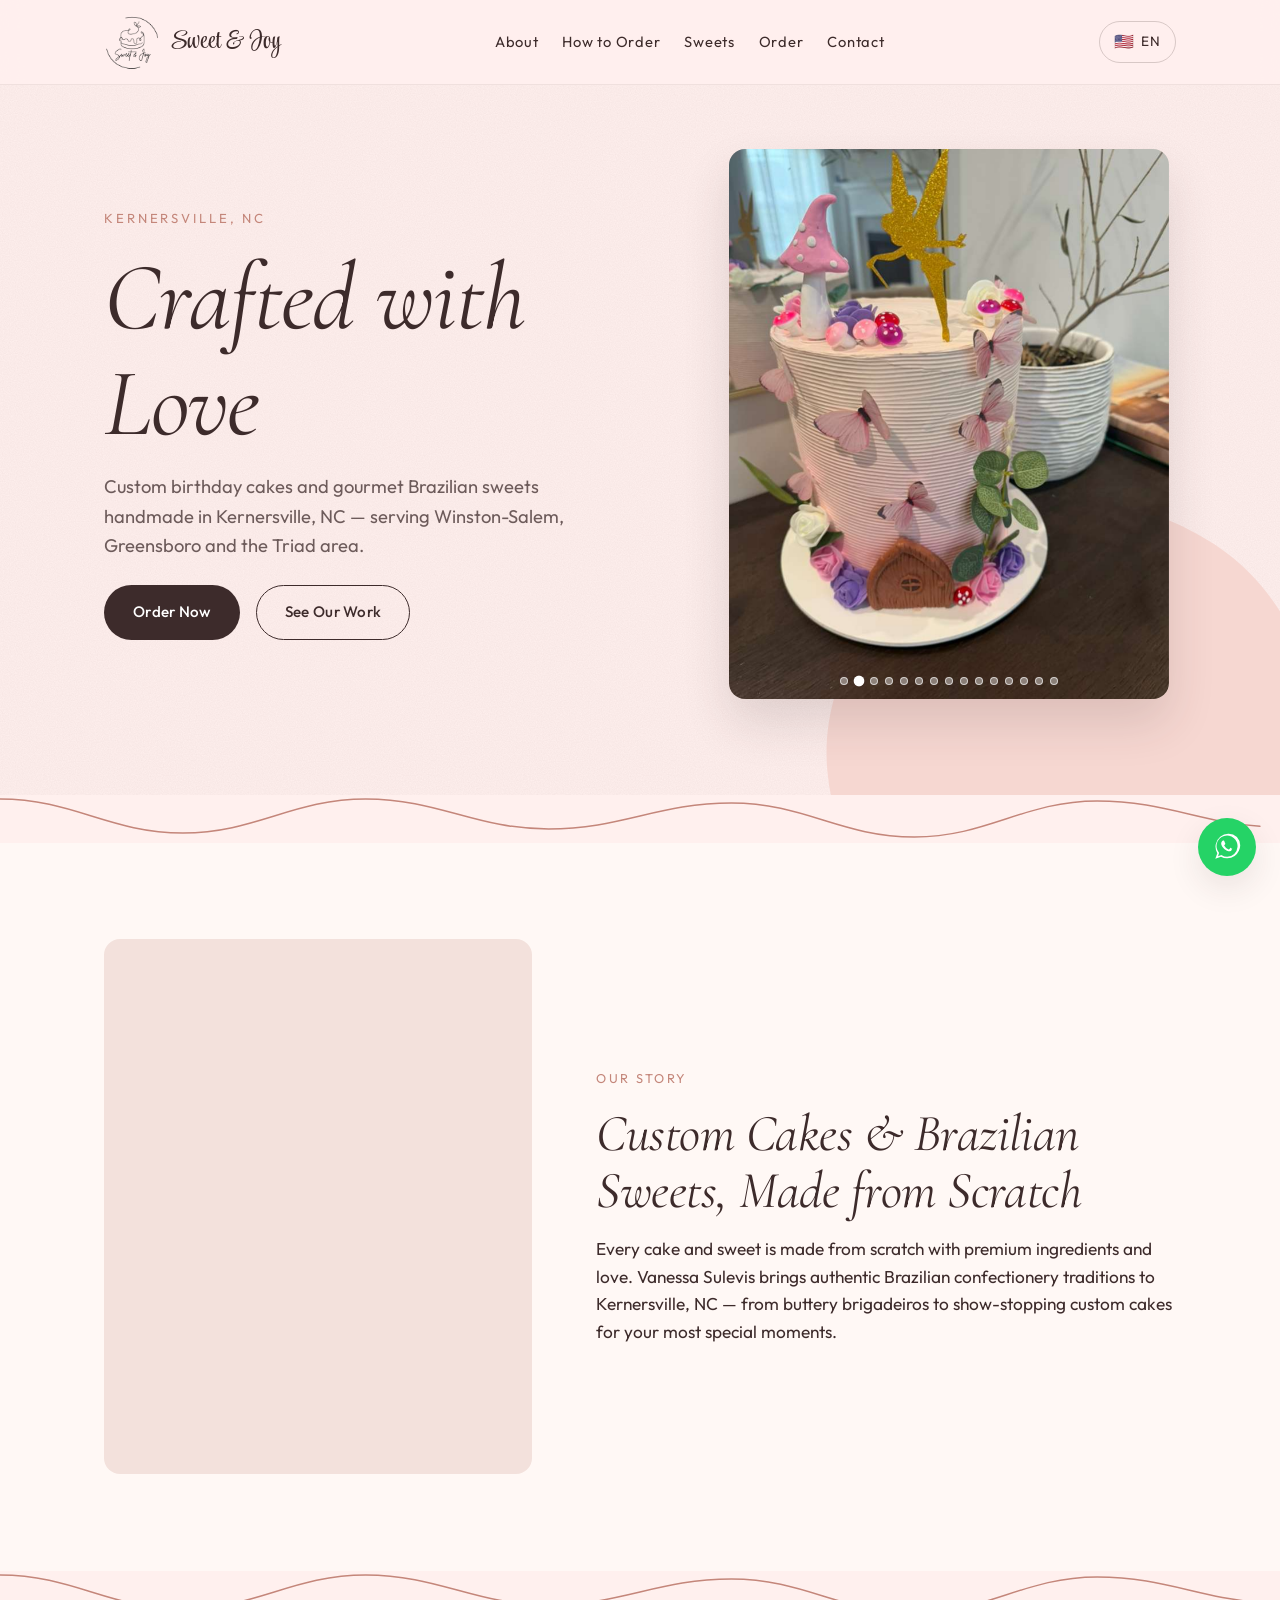
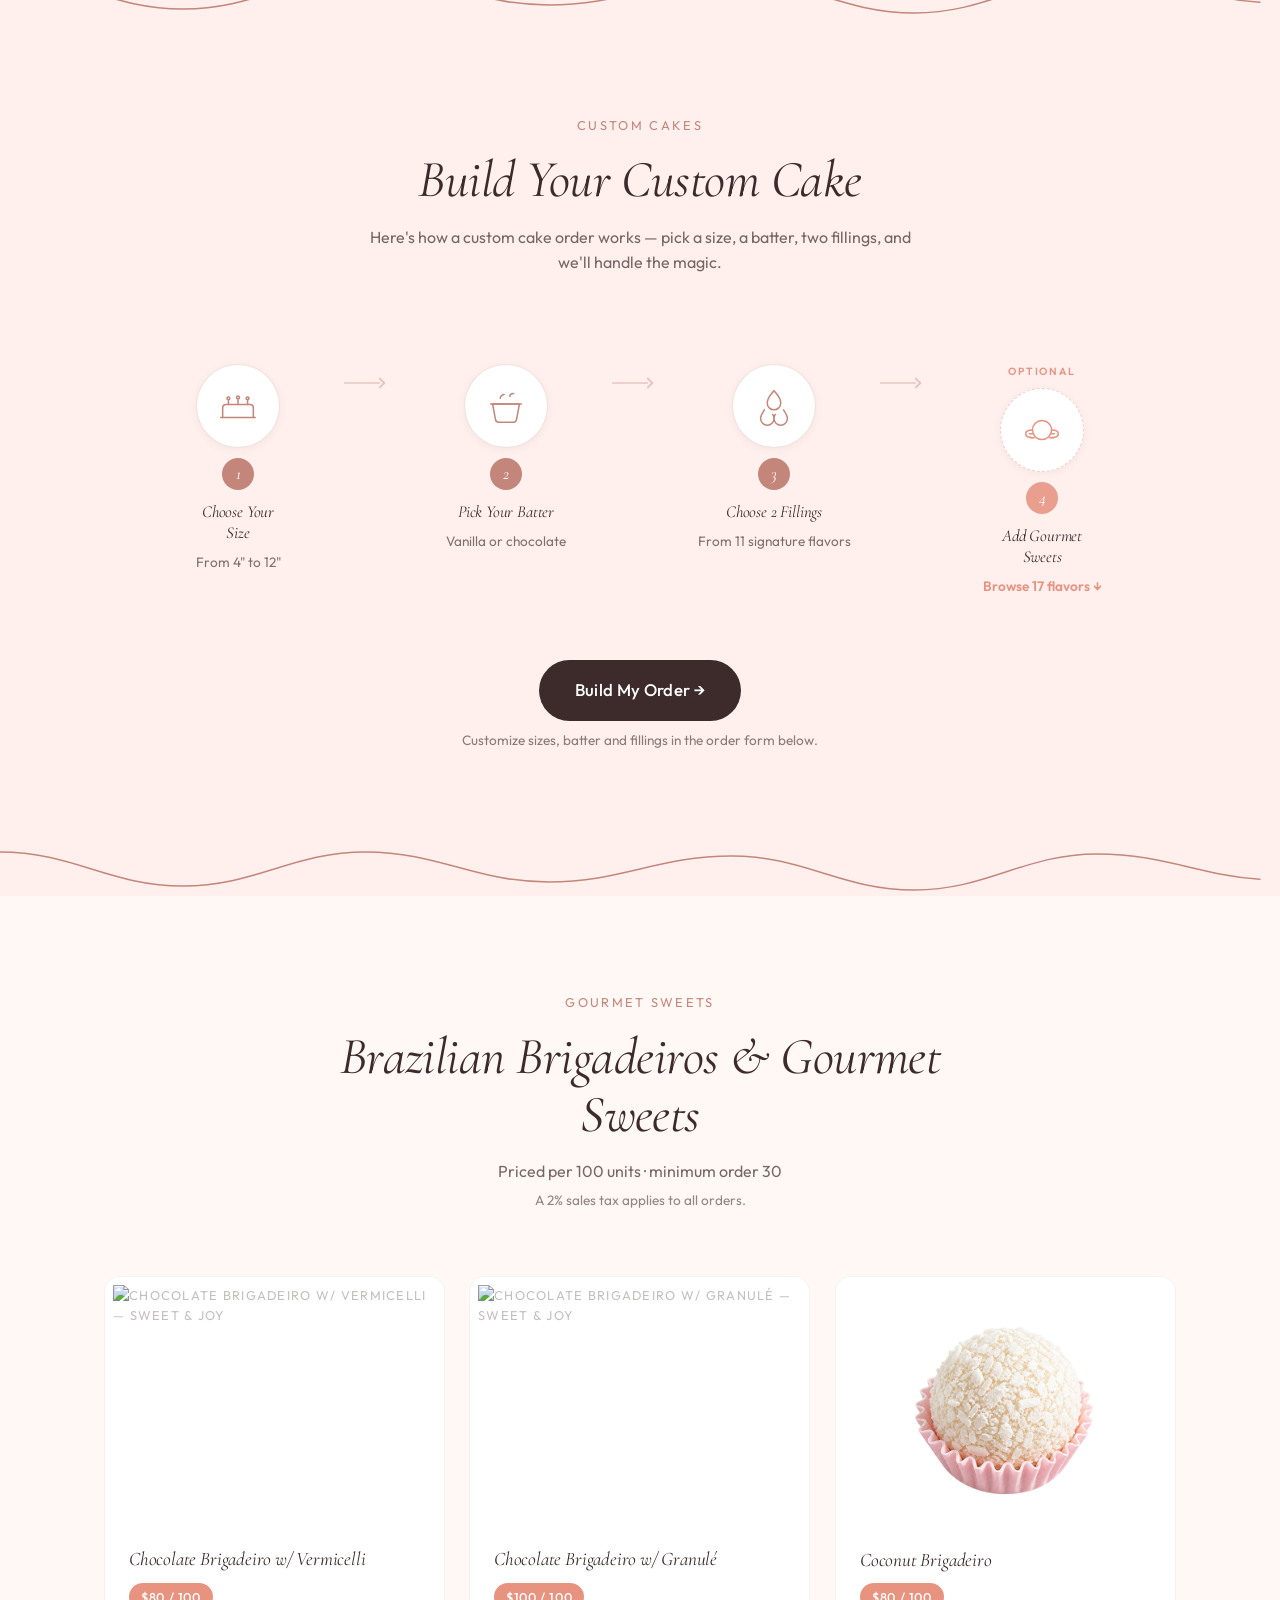
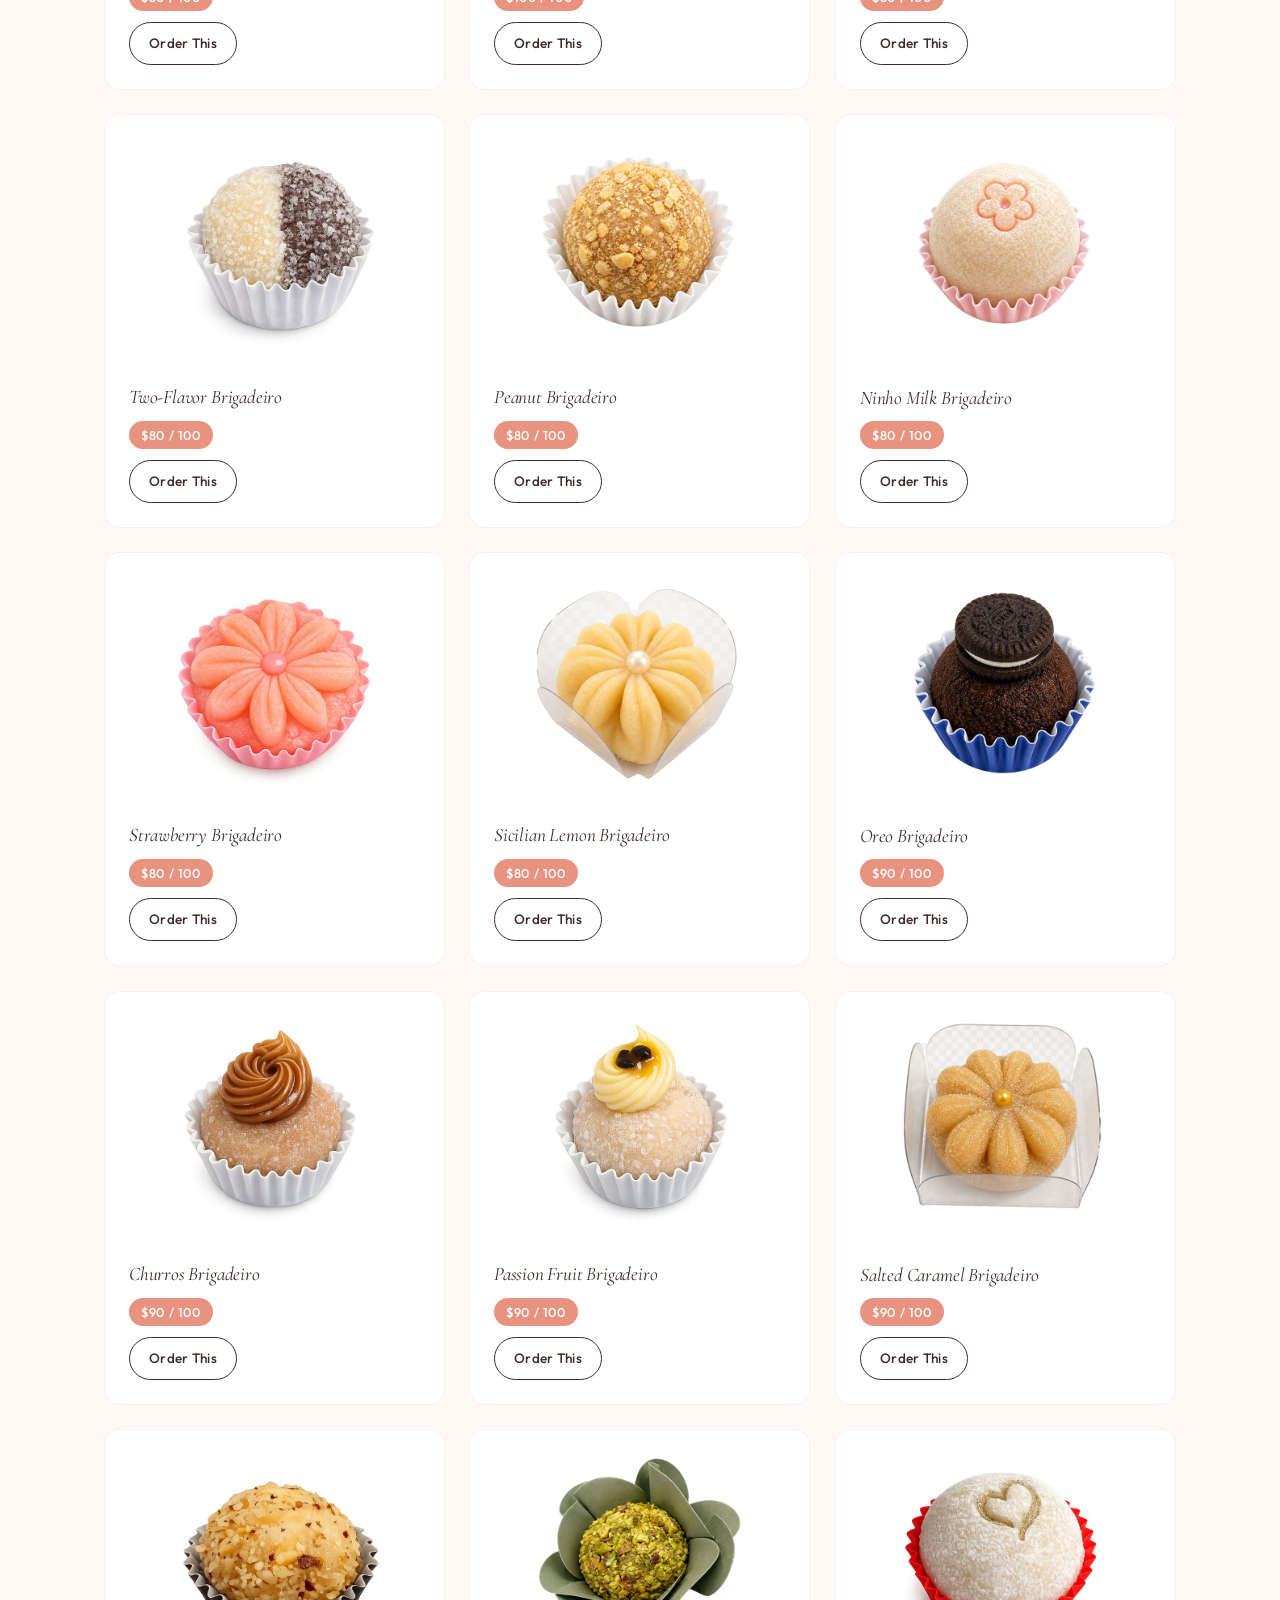
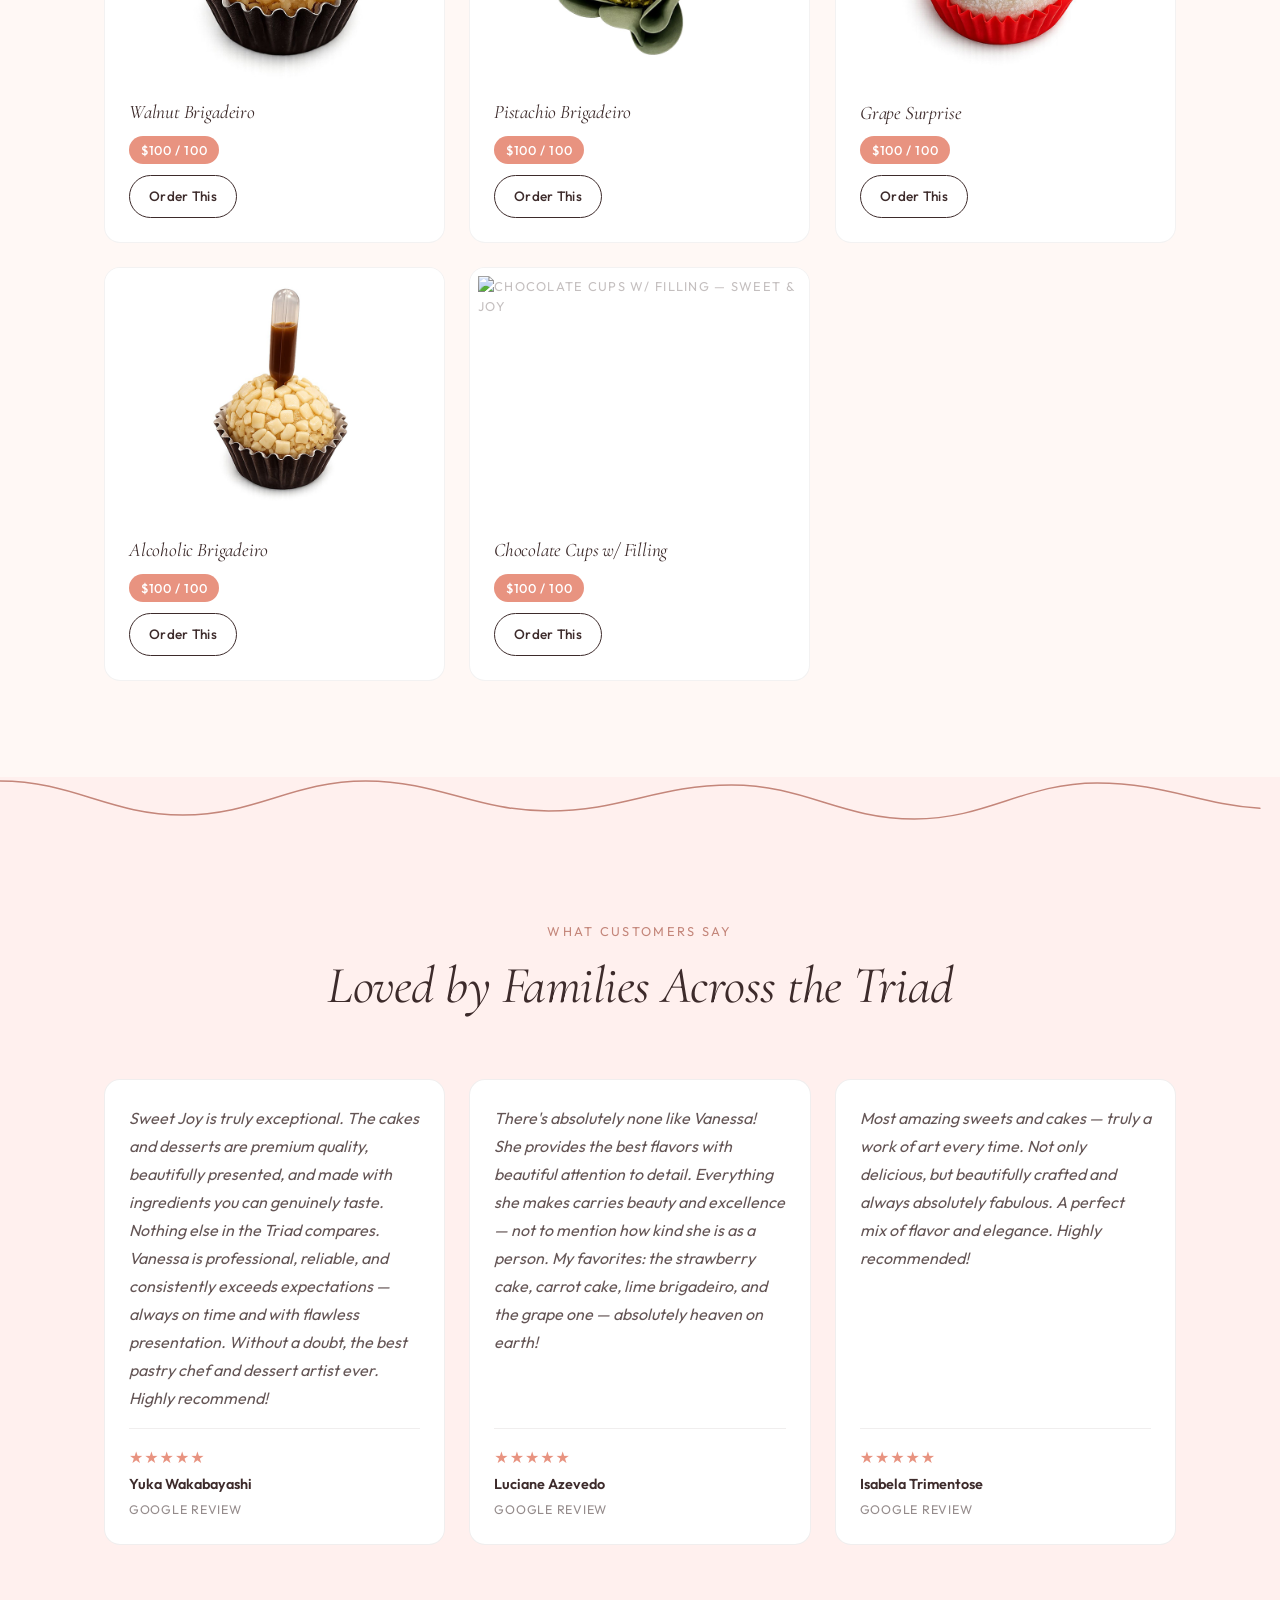
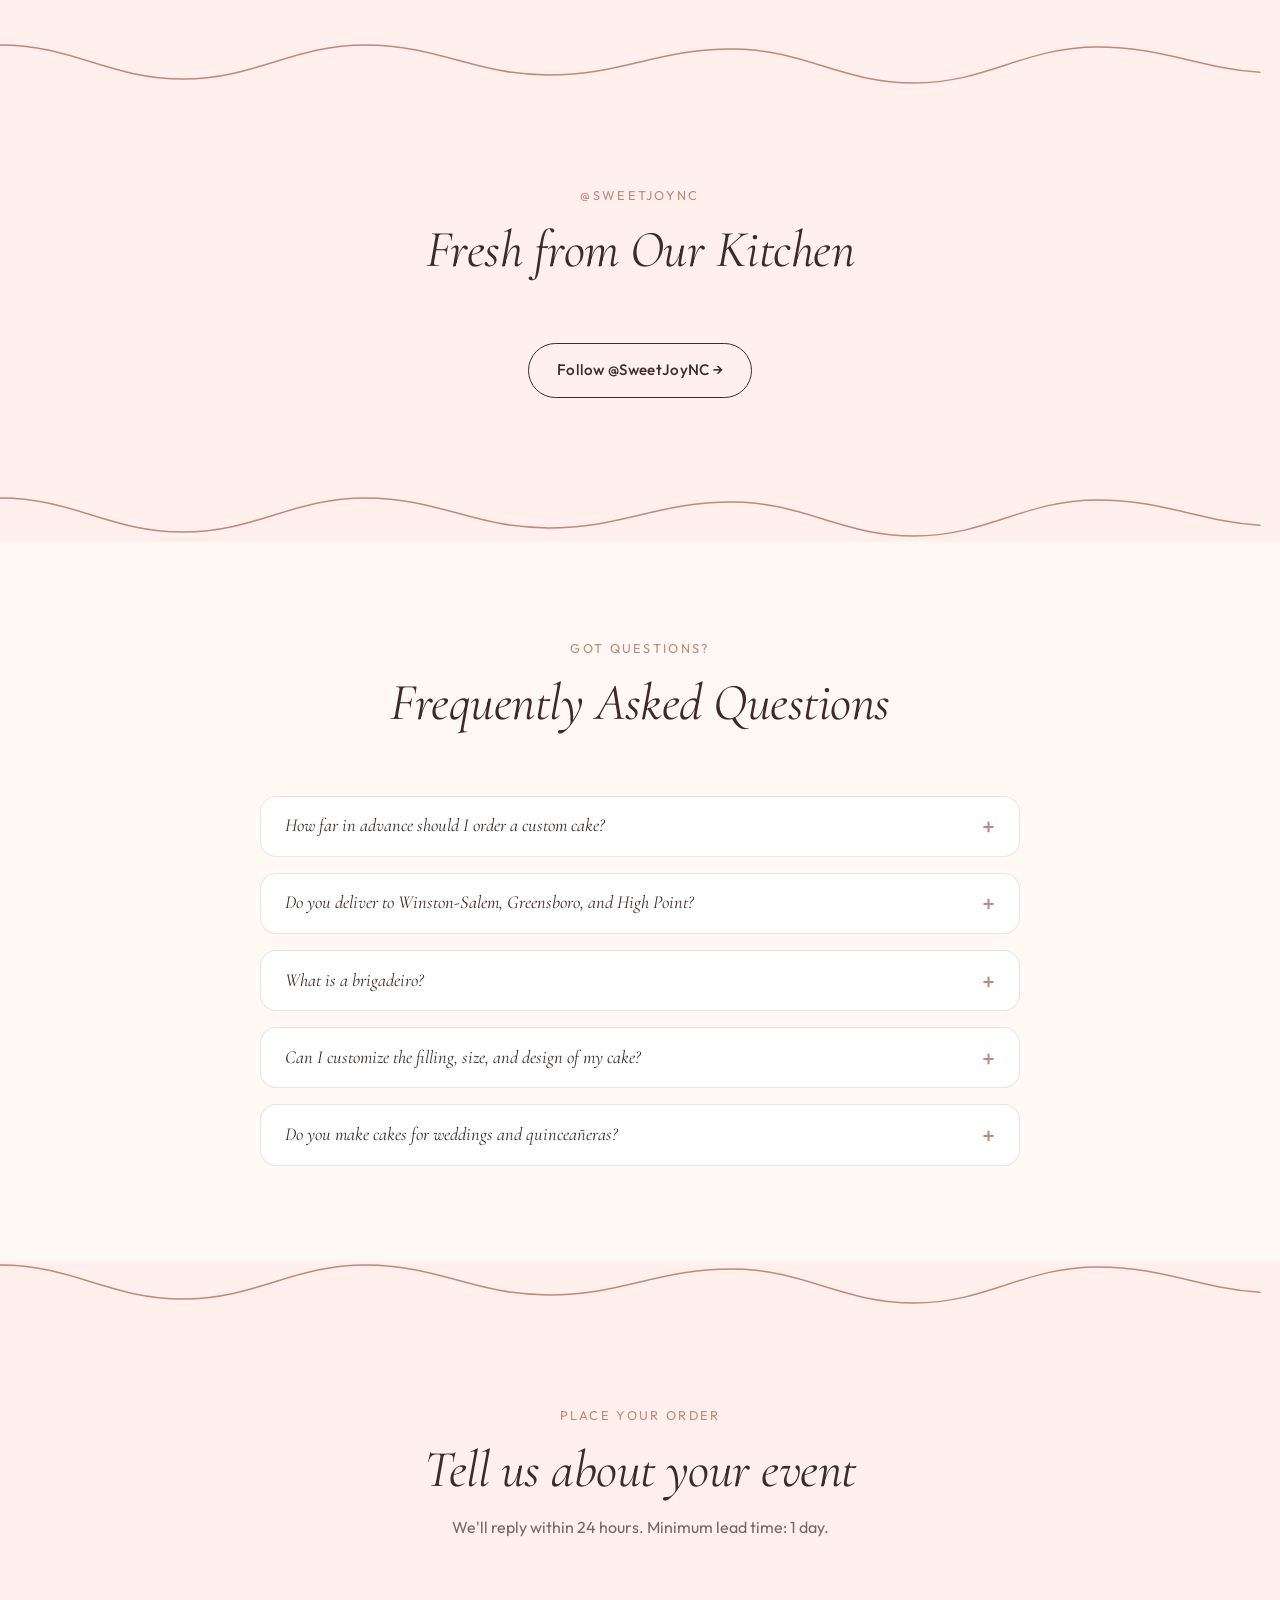
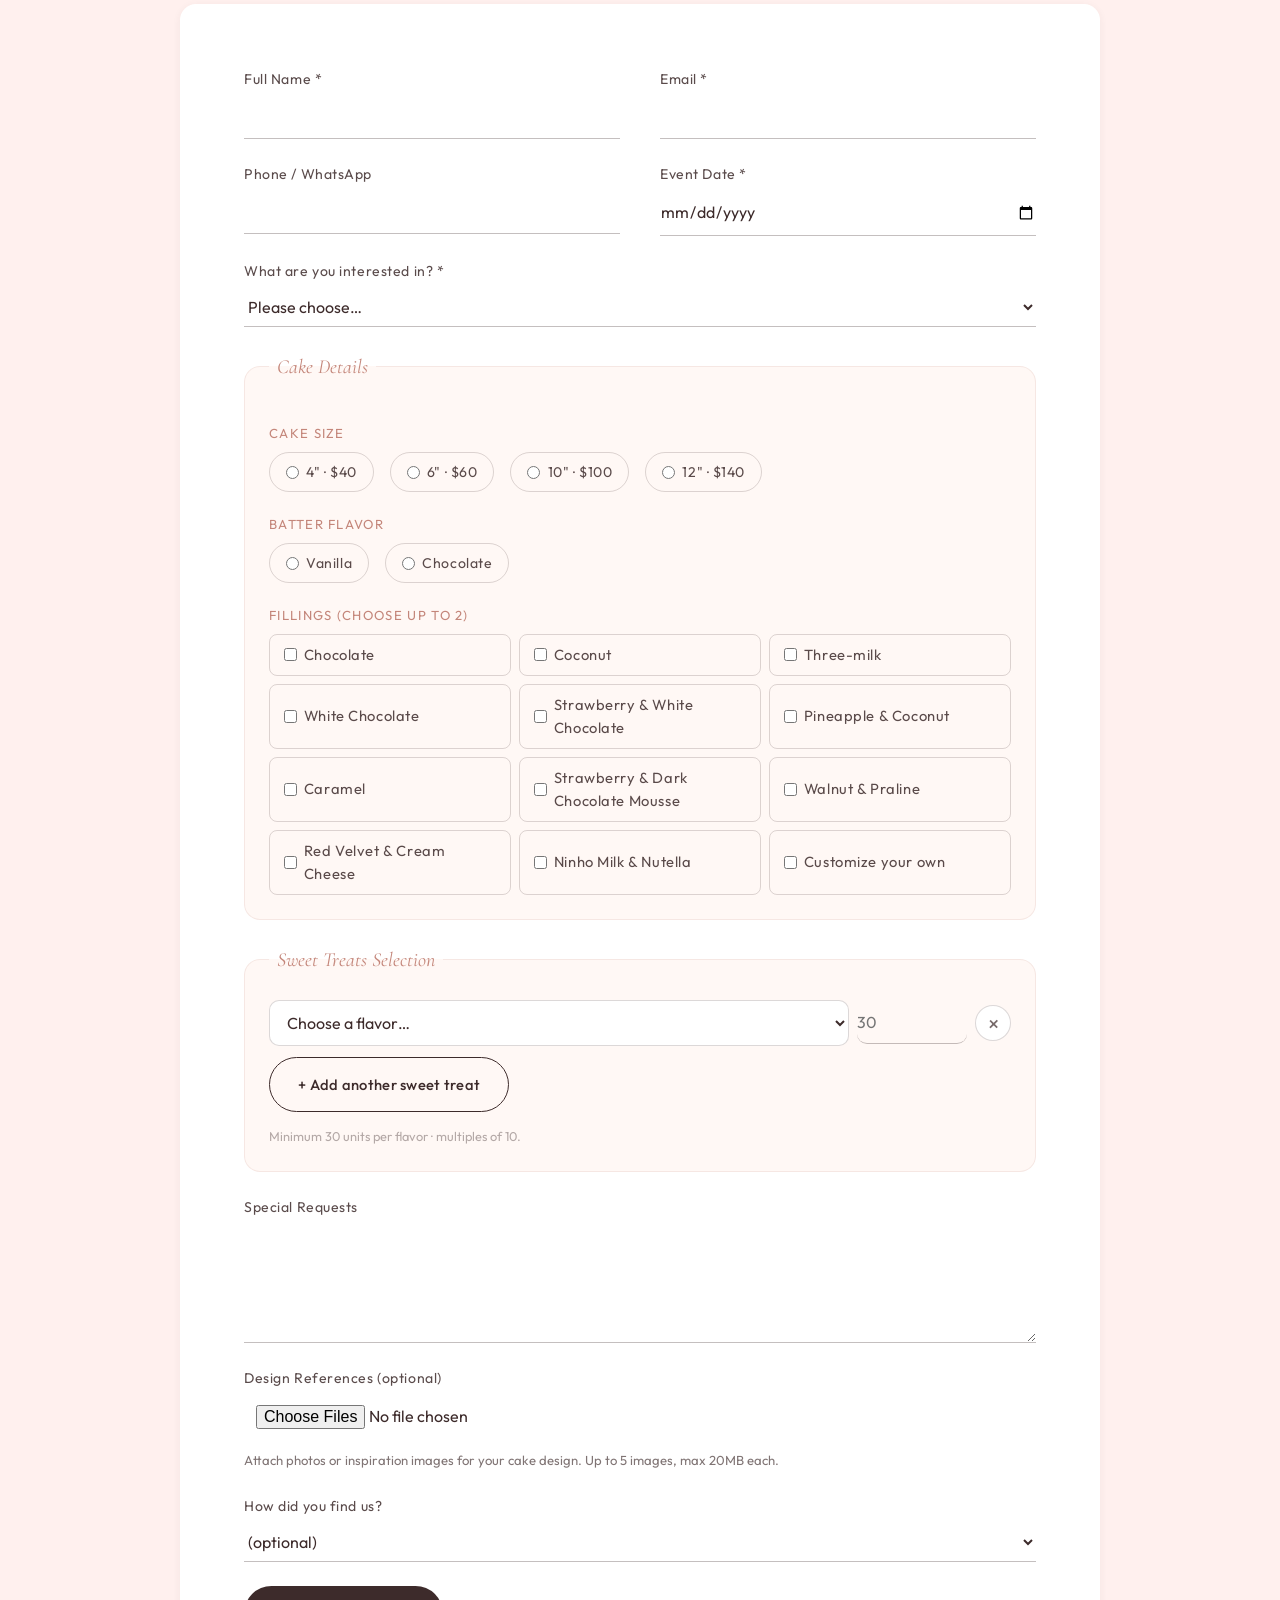
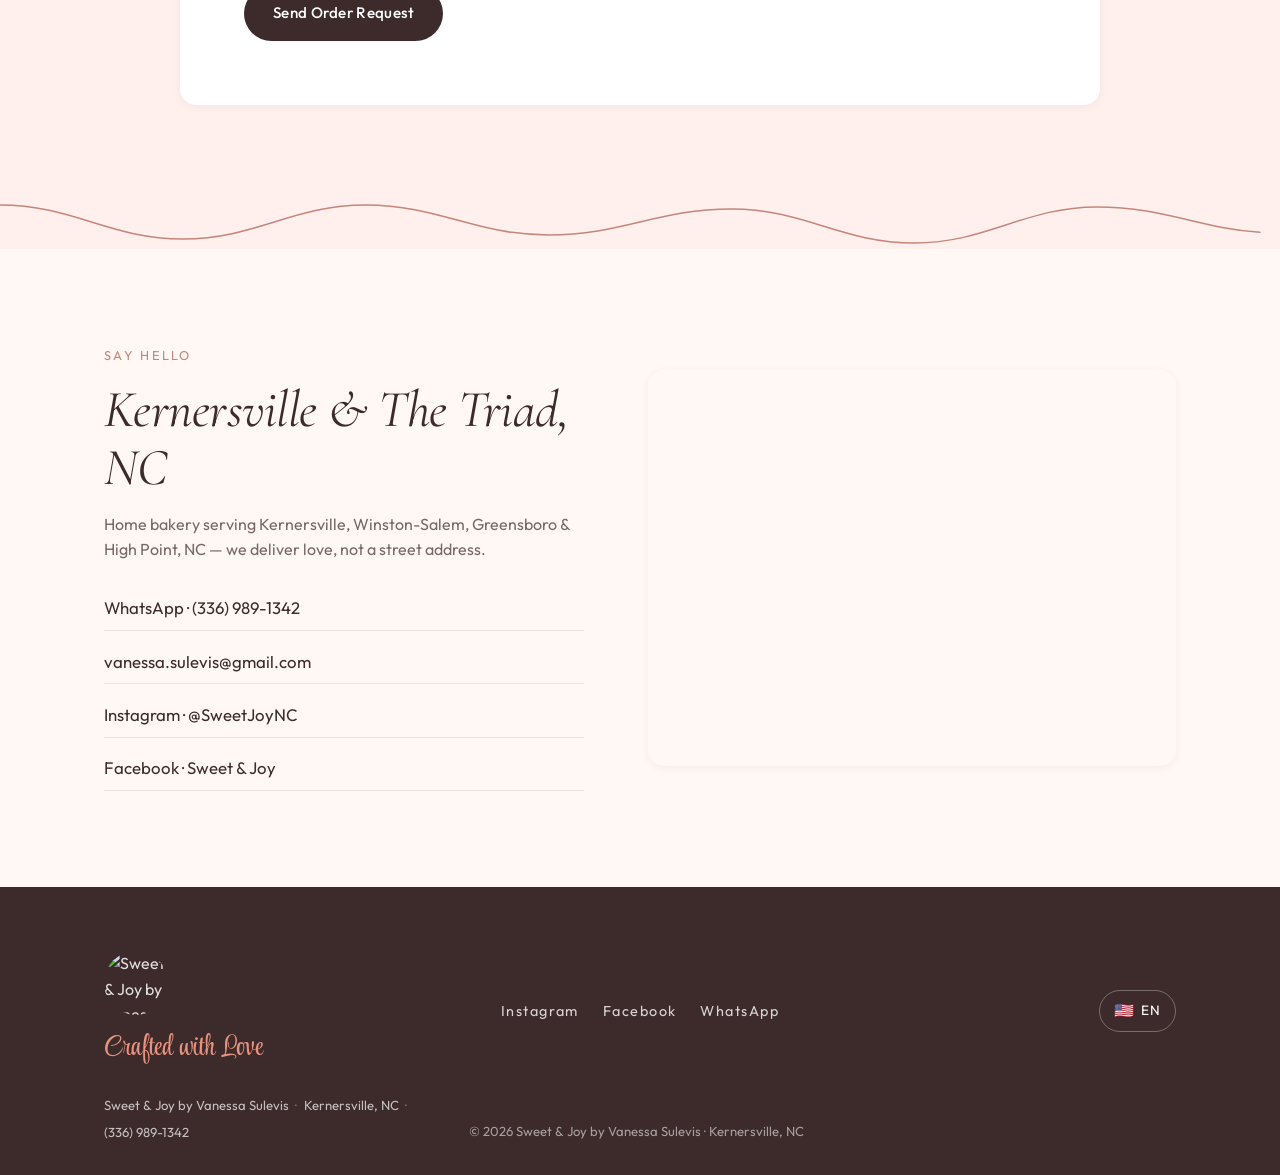
==== commit a22152c9: "Add 2% sales tax note and lower minimum lead time to 1 day Co-Authored-By: Claude Opus 4.8 <noreply@" ====
--- a/index.html
+++ b/index.html
@@ -226,6 +226,7 @@
       <p class="eyebrow" data-en="Gourmet Sweets" data-pt="Docinhos Gourmet">Gourmet Sweets</p>
       <h2 class="section-title" data-en="Brazilian Brigadeiros &amp; Gourmet Sweets" data-pt="Brigadeiros &amp; Docinhos Gourmet Brasileiros">Brazilian Brigadeiros &amp; Gourmet Sweets</h2>
       <p class="section-sub" data-en="Priced per 100 units · minimum order 30" data-pt="Preço por 100 unidades · mínimo 30">Priced per 100 units · minimum order 30</p>
+      <p class="section-sub section-sub--fine" data-en="A 2% sales tax applies to all orders." data-pt="Uma taxa de 2% (sales tax) é adicionada a todos os pedidos.">A 2% sales tax applies to all orders.</p>
     </header>
     <div class="card-grid" id="docinhosGrid">
       <!-- JS renders 17 product cards here -->
@@ -308,7 +309,7 @@
     <div class="faq-list" role="list">
       <details class="faq-item" role="listitem">
         <summary data-en="How far in advance should I order a custom cake?" data-pt="Com quanto tempo de antecedência devo pedir um bolo personalizado?">How far in advance should I order a custom cake?</summary>
-        <p data-en="We require a minimum of 5 days notice for custom cakes. For elaborate designs, wedding cakes, or quinceañera cakes, we recommend ordering 2–4 weeks in advance to ensure we can dedicate the time your creation deserves. That said, life doesn't always follow a schedule — if you have an urgent need, please reach out. We'll do everything we can to make it work, because every customer matters to us." data-pt="Exigimos no mínimo 5 dias de antecedência para bolos personalizados. Para designs elaborados, bolos de casamento ou quinceañera, recomendamos pedir com 2 a 4 semanas de antecedência. Dito isso, entendemos que a vida nem sempre segue um cronograma — se você tiver uma necessidade urgente, entre em contato. Faremos tudo ao nosso alcance para atendê-lo, porque cada cliente é especial para nós.">We require a minimum of 5 days notice for custom cakes. For elaborate designs, wedding cakes, or quinceañera cakes, we recommend ordering 2–4 weeks in advance to ensure we can dedicate the time your creation deserves. That said, life doesn't always follow a schedule — if you have an urgent need, please reach out. We'll do everything we can to make it work, because every customer matters to us.</p>
+        <p data-en="We require a minimum of 1 day notice for custom cakes. For elaborate designs, wedding cakes, or quinceañera cakes, we recommend ordering 2–4 weeks in advance to ensure we can dedicate the time your creation deserves. That said, life doesn't always follow a schedule — if you have an urgent need, please reach out. We'll do everything we can to make it work, because every customer matters to us." data-pt="Exigimos no mínimo 1 dia de antecedência para bolos personalizados. Para designs elaborados, bolos de casamento ou quinceañera, recomendamos pedir com 2 a 4 semanas de antecedência. Dito isso, entendemos que a vida nem sempre segue um cronograma — se você tiver uma necessidade urgente, entre em contato. Faremos tudo ao nosso alcance para atendê-lo, porque cada cliente é especial para nós.">We require a minimum of 1 day notice for custom cakes. For elaborate designs, wedding cakes, or quinceañera cakes, we recommend ordering 2–4 weeks in advance to ensure we can dedicate the time your creation deserves. That said, life doesn't always follow a schedule — if you have an urgent need, please reach out. We'll do everything we can to make it work, because every customer matters to us.</p>
         <a href="https://wa.me/13369891342" class="faq-wa-link" target="_blank" rel="noopener" data-en="Message us on WhatsApp · (336) 989-1342 →" data-pt="Fale conosco pelo WhatsApp · (336) 989-1342 →">Message us on WhatsApp · (336) 989-1342 →</a>
       </details>
       <details class="faq-item" role="listitem">
@@ -338,7 +339,7 @@
     <header class="section-head">
       <p class="eyebrow" data-en="Place Your Order" data-pt="Faça seu Pedido">Place Your Order</p>
       <h2 class="section-title" data-en="Tell us about your event" data-pt="Conte-nos sobre seu evento">Tell us about your event</h2>
-      <p class="section-sub" data-en="We'll reply within 24 hours. Minimum lead time: 5 days." data-pt="Respondemos em até 24 horas. Prazo mínimo: 5 dias.">We'll reply within 24 hours. Minimum lead time: 5 days.</p>
+      <p class="section-sub" data-en="We'll reply within 24 hours. Minimum lead time: 1 day." data-pt="Respondemos em até 24 horas. Prazo mínimo: 1 dia.">We'll reply within 24 hours. Minimum lead time: 1 day.</p>
     </header>
     <form class="order-form" id="orderForm" action="https://api.web3forms.com/submit" method="POST" novalidate>
       <input type="hidden" name="access_key" value="5de06771-2e3a-4aa5-9f1a-094124a0595f" />
@@ -366,7 +367,7 @@
       <div class="field">
         <label for="f-date" data-en="Event Date *" data-pt="Data do Evento *">Event Date *</label>
         <input id="f-date" name="event_date" type="date" required />
-        <p class="field-error" data-en="Please pick a date at least 5 days from today." data-pt="Escolha uma data com pelo menos 5 dias de antecedência.">Please pick a date at least 5 days from today.</p>
+        <p class="field-error" data-en="Please pick a date at least 1 day from today." data-pt="Escolha uma data com pelo menos 1 dia de antecedência.">Please pick a date at least 1 day from today.</p>
       </div>
 
       <div class="field field--full">
@@ -590,7 +591,7 @@
           "name": "How far in advance should I order a custom cake?",
           "acceptedAnswer": {
             "@type": "Answer",
-            "text": "We require a minimum of 5 days notice for custom cakes. For elaborate designs, wedding cakes, or quinceañera cakes, we recommend ordering 2–4 weeks in advance. For urgent situations, contact us on WhatsApp at (336) 989-1342 — we'll do our best to accommodate you."
+            "text": "We require a minimum of 1 day notice for custom cakes. For elaborate designs, wedding cakes, or quinceañera cakes, we recommend ordering 2–4 weeks in advance. For urgent situations, contact us on WhatsApp at (336) 989-1342 — we'll do our best to accommodate you."
           }
         },
         {
--- a/style.css
+++ b/style.css
@@ -59,6 +59,7 @@
 .eyebrow { font-family: var(--font-body); font-size: 0.8rem; letter-spacing: 0.18em; text-transform: uppercase; color: var(--color-primary); margin-bottom: var(--space-2); }
 .section-title { margin-bottom: var(--space-2); }
 .section-sub { color: color-mix(in srgb, var(--color-accent) 70%, transparent); max-width: 52ch; margin: 0 auto; }
+.section-sub--fine { font-size: 0.85rem; opacity: 0.8; margin-top: 0.35rem; }
 
 /* ===== LAYOUT ===== */
 .container { width: 100%; max-width: var(--max-width); margin-inline: auto; padding-inline: var(--space-3); }
